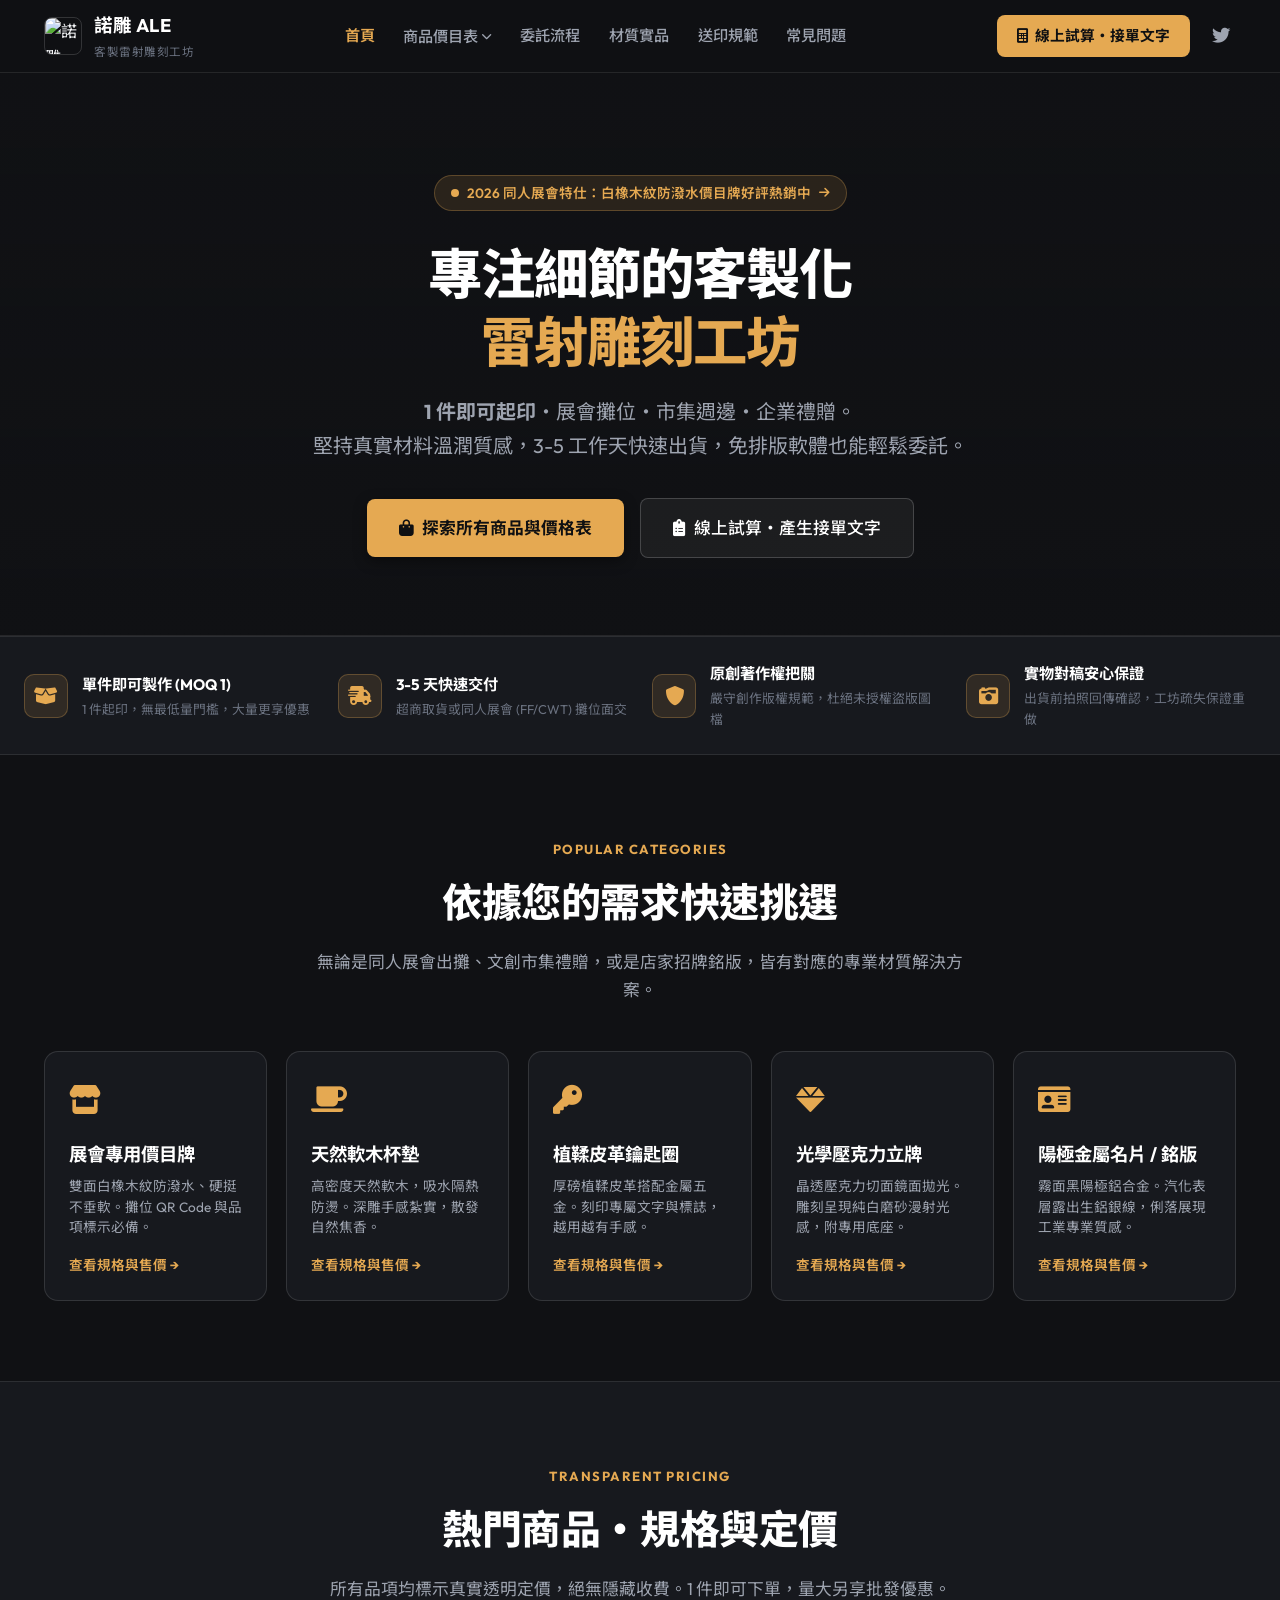
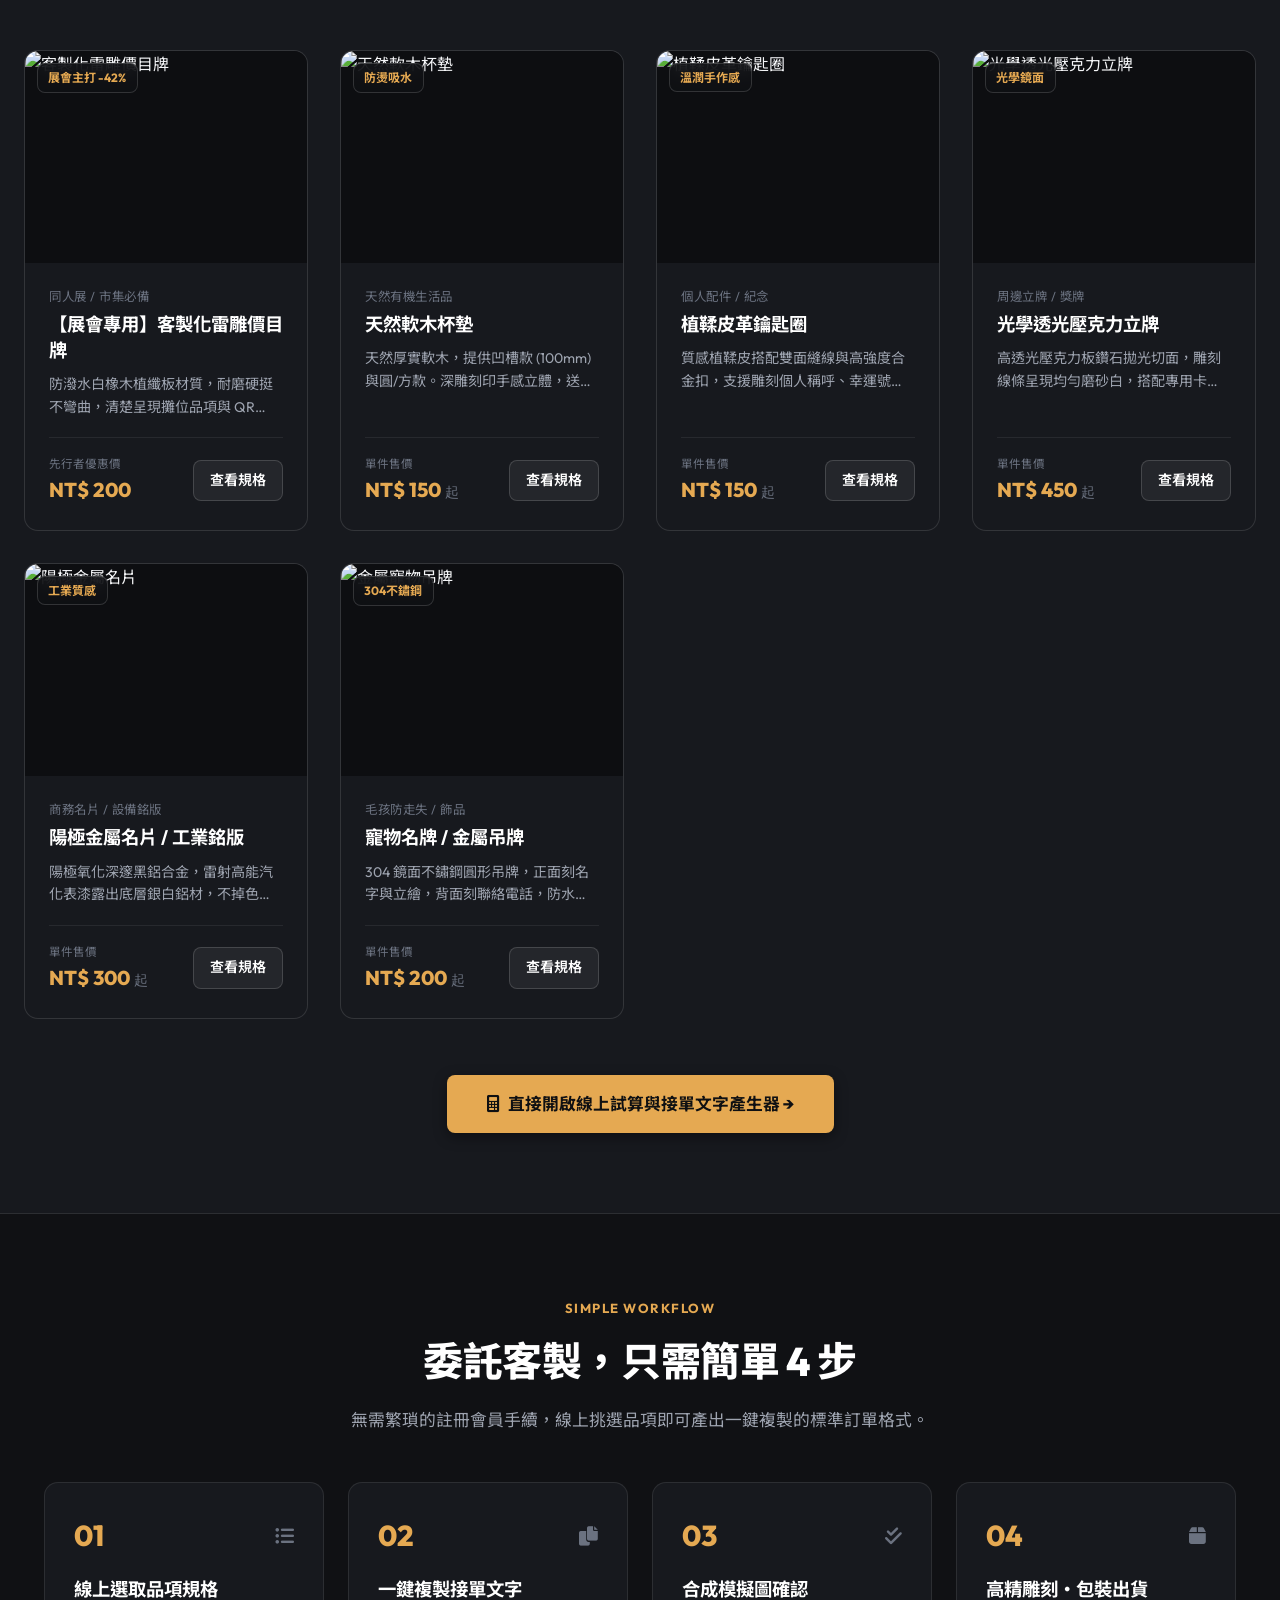
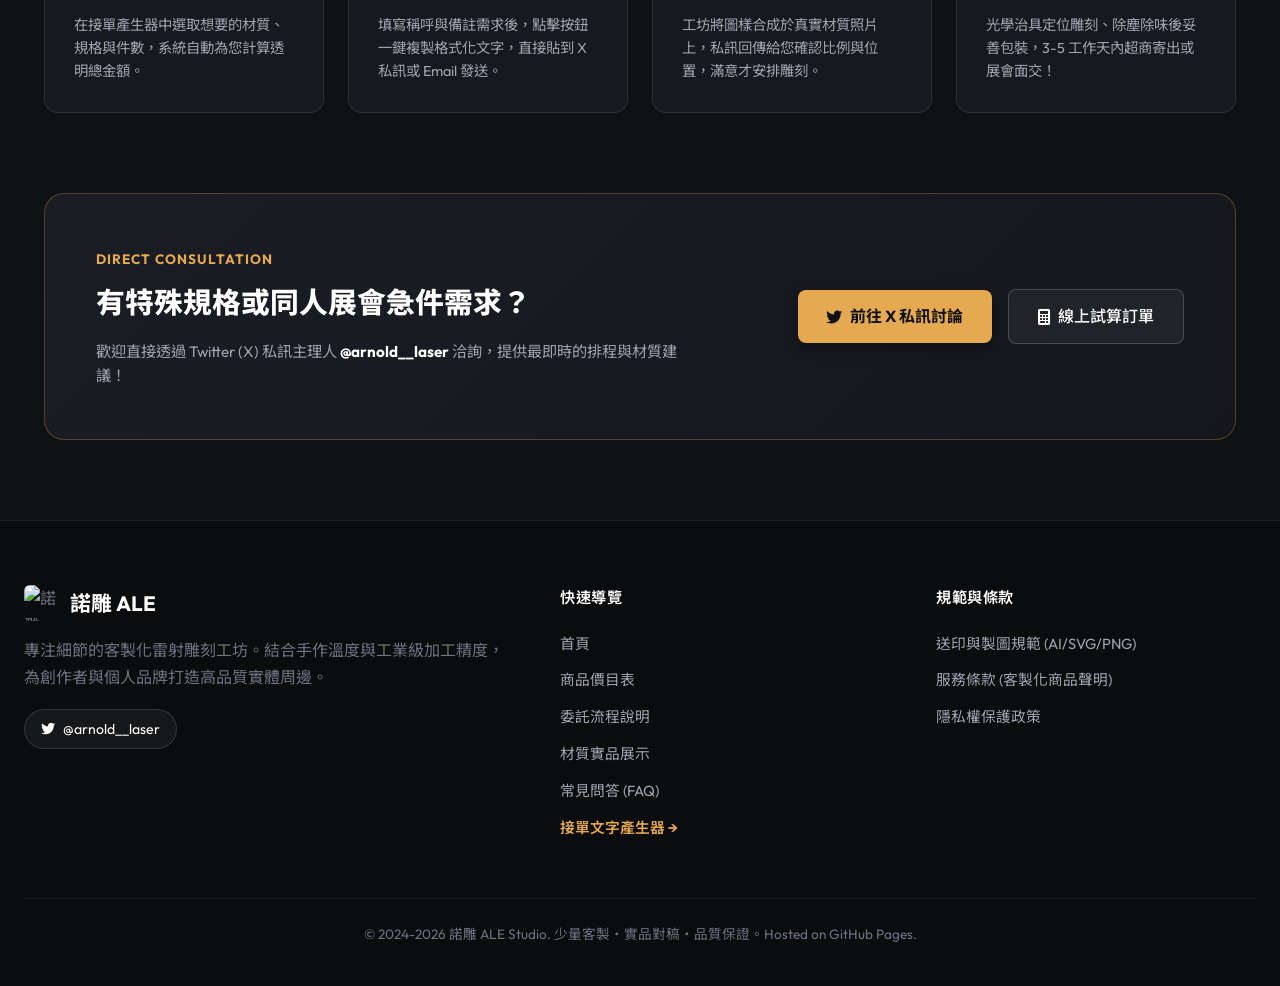
==== index.html @ d7c13cc9 "feat(ui): Redesign website around authentic craft e-commerce principles and remove formulaic AI trop" ====
<!DOCTYPE html>
<html lang="zh-TW">

<head>
    <meta charset="UTF-8">
    <meta name="viewport" content="width=device-width, initial-scale=1.0">

    <!-- Google tag (gtag.js) -->
    <script async src="https://www.googletagmanager.com/gtag/js?id=G-XMXXH9LHWY"></script>
    <script>
        window.dataLayer = window.dataLayer || [];
        function gtag() { dataLayer.push(arguments); }
        gtag('js', new Date());
        gtag('config', 'G-XMXXH9LHWY');
    </script>

    <!-- Primary Meta Tags -->
    <title>諾雕 ALE - 客製化雷射雕刻工坊 // 少量客製・展會週邊・企業禮贈</title>
    <meta name="title" content="諾雕 ALE - 客製化雷射雕刻工坊">
    <meta name="description" content="專注於金屬、壓克力、皮革與軟木的客製化雷雕工坊。單件起印、價格透明、3-5天快速交期，提供展會價目牌、軟木杯墊、皮革鑰匙圈與金屬銘版客製。">
    <meta name="keywords" content="雷射雕刻, 客製化禮品, 諾雕, ALE, 壓克力立牌, 金屬名片, 皮革鑰匙圈, 軟木杯墊, 展會價目牌, FF, CWT">

    <!-- Open Graph / Facebook -->
    <meta property="og:type" content="website">
    <meta property="og:url" content="https://arnoldtw1124.github.io/lazersite/">
    <meta property="og:title" content="諾雕 ALE - 專注細節的客製化雷雕工坊">
    <meta property="og:description" content="單件即可製作！展會專用價目牌、軟木杯墊、皮革配件與金屬銘版。3-5天快速交付，線上試算一鍵接單。">
    <meta property="og:image" content="./static/images/logo.jpg">

    <!-- Google Fonts -->
    <link rel="preconnect" href="https://fonts.googleapis.com">
    <link rel="preconnect" href="https://fonts.gstatic.com" crossorigin>
    <link
        href="https://fonts.googleapis.com/css2?family=Outfit:wght@300;400;500;600;700;800&family=Noto+Sans+TC:wght@300;400;500;700&family=JetBrains+Mono:wght@400;500&display=swap"
        rel="stylesheet">
    <link rel="stylesheet" href="https://cdnjs.cloudflare.com/ajax/libs/font-awesome/6.0.0/css/all.min.css">
    <link rel="stylesheet" href="./static/css/style.css">
</head>

<body>
    <!-- 專業頂部導覽列 (E-Commerce Header) -->
    <header class="site-header">
        <div class="header-container">
            <a href="index.html" class="logo-brand">
                <img src="./static/images/logo.jpg" alt="諾雕 ALE 工坊">
                <div class="brand-text">
                    <span class="brand-name">諾雕 ALE</span>
                    <span class="brand-tagline">客製雷射雕刻工坊</span>
                </div>
            </a>

            <!-- 主導覽選單 -->
            <nav class="main-nav">
                <a href="index.html" class="nav-link active">首頁</a>

                <div class="dropdown">
                    <a href="products.html" class="nav-link">商品價目表 <i class="fas fa-chevron-down" style="font-size: 0.7em;"></i></a>
                    <div class="dropdown-content">
                        <a href="product-detail.html?id=priceboard">【展會必備】客製雷雕價目牌</a>
                        <a href="product-detail.html?id=coaster">天然吸水軟木杯墊</a>
                        <a href="product-detail.html?id=keychain">植鞣皮革鑰匙圈</a>
                        <a href="product-detail.html?id=stand">光學透光壓克力立牌</a>
                        <a href="product-detail.html?id=cardcheck">陽極金屬名片 / 工業銘版</a>
                        <a href="product-detail.html?id=tag">寵物名牌 / 金屬吊牌</a>
                        <hr style="border: 0; border-top: 1px solid rgba(255,255,255,0.08); margin: 0.4rem 0;">
                        <a href="products.html" style="color: var(--accent-gold); font-weight: 600;">瀏覽所有 6 款品項 &rarr;</a>
                    </div>
                </div>

                <a href="process.html" class="nav-link">委託流程</a>
                <a href="materials.html" class="nav-link">材質實品</a>
                <a href="guidelines.html" class="nav-link">送印規範</a>
                <a href="faq.html" class="nav-link">常見問題</a>
            </nav>

            <!-- 右側快速行動按鈕 -->
            <div class="header-actions">
                <a href="booking.html" class="header-cta-btn">
                    <i class="fas fa-calculator"></i> 線上試算・接單文字
                </a>
                <a href="https://x.com/arnold__laser" target="_blank" class="header-social-link" title="追蹤 X (Twitter)">
                    <i class="fab fa-twitter"></i>
                </a>
                <button class="hamburger" aria-label="切換選單">
                    <span class="bar"></span>
                    <span class="bar"></span>
                    <span class="bar"></span>
                </button>
            </div>
        </div>
    </header>

    <main>
        <!-- Hero Section：清晰的價值主張與明確入口 (TimTech 重點 1) -->
        <section style="
            position: relative;
            padding: clamp(4rem, 8vw, 7rem) 1.5rem clamp(3.5rem, 6vw, 5.5rem);
            background: linear-gradient(180deg, rgba(16, 17, 20, 0.75) 0%, #101114 100%), #101114;
            border-bottom: var(--border-subtle);
            text-align: center;
            overflow: hidden;
        ">
            <video autoplay muted loop playsinline style="
                position: absolute;
                top: 50%;
                left: 50%;
                transform: translate(-50%, -50%);
                min-width: 100%;
                min-height: 100%;
                width: auto;
                height: auto;
                z-index: 0;
                object-fit: cover;
                opacity: 0.18;
                filter: contrast(1.1) brightness(0.9);
                pointer-events: none;
            ">
                <source src="./static/videos/hero_bg.mp4" type="video/mp4">
            </video>

            <div style="position: relative; z-index: 1; max-width: 860px; margin: 0 auto;">
                <!-- 醒目主打公告 -->
                <a href="product-detail.html?id=priceboard" style="
                    display: inline-flex;
                    align-items: center;
                    gap: 8px;
                    padding: 0.35rem 1rem;
                    background: var(--accent-gold-light);
                    border: 1px solid var(--accent-gold-border);
                    border-radius: var(--radius-full);
                    color: var(--accent-gold);
                    font-size: 0.85rem;
                    font-weight: 600;
                    text-decoration: none;
                    margin-bottom: 1.8rem;
                    transition: transform 0.2s;
                ">
                    <span style="width: 8px; height: 8px; border-radius: 50%; background: var(--accent-gold);"></span>
                    <span>2026 同人展會特仕：白橡木紋防潑水價目牌好評熱銷中</span>
                    <i class="fas fa-arrow-right" style="font-size: 0.75rem;"></i>
                </a>

                <!-- 品牌核心標題 -->
                <h1 style="
                    font-size: clamp(2.2rem, 5vw, 3.4rem);
                    font-weight: 800;
                    letter-spacing: -0.02em;
                    line-height: 1.25;
                    color: #ffffff;
                    margin-bottom: 1.2rem;
                ">
                    專注細節的客製化<br>
                    <span style="color: var(--accent-gold);">雷射雕刻工坊</span>
                </h1>

                <!-- 一句話說清楚核心賣點 (TimTech 重點 1) -->
                <p style="
                    font-size: clamp(1.05rem, 2vw, 1.25rem);
                    color: var(--text-secondary);
                    line-height: 1.7;
                    margin-bottom: 2.2rem;
                    max-width: 680px;
                    margin-left: auto;
                    margin-right: auto;
                ">
                    <strong>1 件即可起印</strong>・展會攤位・市集週邊・企業禮贈。<br>
                    堅持真實材料溫潤質感，3-5 工作天快速出貨，免排版軟體也能輕鬆委託。
                </p>

                <!-- 兩大核心入口按鈕 -->
                <div style="display: flex; gap: 1rem; justify-content: center; align-items: center; flex-wrap: wrap;">
                    <a href="products.html" class="btn-primary" style="font-size: 1.05rem; padding: 0.95rem 2rem;">
                        <i class="fas fa-shopping-bag"></i> 探索所有商品與價格表
                    </a>

                    <a href="booking.html" class="btn-secondary" style="font-size: 1.05rem; padding: 0.95rem 2rem;">
                        <i class="fas fa-clipboard-list"></i> 線上試算・產生接單文字
                    </a>
                </div>
            </div>
        </section>

        <!-- 信任承諾條 (TimTech 重點 7: 建立消費者信任感) -->
        <section class="trust-bar">
            <div class="trust-container">
                <div class="trust-item">
                    <div class="trust-icon"><i class="fas fa-box-open"></i></div>
                    <div class="trust-text">
                        <h4>單件即可製作 (MOQ 1)</h4>
                        <p>1 件起印，無最低量門檻，大量更享優惠</p>
                    </div>
                </div>

                <div class="trust-item">
                    <div class="trust-icon"><i class="fas fa-shipping-fast"></i></div>
                    <div class="trust-text">
                        <h4>3-5 天快速交付</h4>
                        <p>超商取貨或同人展會 (FF/CWT) 攤位面交</p>
                    </div>
                </div>

                <div class="trust-item">
                    <div class="trust-icon"><i class="fas fa-shield-alt"></i></div>
                    <div class="trust-text">
                        <h4>原創著作權把關</h4>
                        <p>嚴守創作版權規範，杜絕未授權盜版圖檔</p>
                    </div>
                </div>

                <div class="trust-item">
                    <div class="trust-icon"><i class="fas fa-camera-retro"></i></div>
                    <div class="trust-text">
                        <h4>實物對稿安心保證</h4>
                        <p>出貨前拍照回傳確認，工坊疏失保證重做</p>
                    </div>
                </div>
            </div>
        </section>

        <!-- 首頁分流：五大材質品項快速入口 (TimTech 重點 1 & 2) -->
        <section class="section-wrapper">
            <div class="section-header">
                <span class="section-tag">POPULAR CATEGORIES</span>
                <h2 class="section-title">依據您的需求快速挑選</h2>
                <p class="section-subtitle">
                    無論是同人展會出攤、文創市集禮贈，或是店家招牌銘版，皆有對應的專業材質解決方案。
                </p>
            </div>

            <div class="category-cards-grid">
                <!-- 展會價目牌 -->
                <a href="product-detail.html?id=priceboard" class="category-card">
                    <div>
                        <div class="category-card-icon"><i class="fas fa-store"></i></div>
                        <h3>展會專用價目牌</h3>
                        <p>雙面白橡木紋防潑水、硬挺不垂軟。攤位 QR Code 與品項標示必備。</p>
                    </div>
                    <div class="category-card-action">查看規格與售價 &rarr;</div>
                </a>

                <!-- 軟木杯墊 -->
                <a href="product-detail.html?id=coaster" class="category-card">
                    <div>
                        <div class="category-card-icon"><i class="fas fa-coffee"></i></div>
                        <h3>天然軟木杯墊</h3>
                        <p>高密度天然軟木，吸水隔熱防燙。深雕手感紮實，散發自然焦香。</p>
                    </div>
                    <div class="category-card-action">查看規格與售價 &rarr;</div>
                </a>

                <!-- 皮革鑰匙圈 -->
                <a href="product-detail.html?id=keychain" class="category-card">
                    <div>
                        <div class="category-card-icon"><i class="fas fa-key"></i></div>
                        <h3>植鞣皮革鑰匙圈</h3>
                        <p>厚磅植鞣皮革搭配金屬五金。刻印專屬文字與標誌，越用越有手感。</p>
                    </div>
                    <div class="category-card-action">查看規格與售價 &rarr;</div>
                </a>

                <!-- 光學壓克力 -->
                <a href="product-detail.html?id=stand" class="category-card">
                    <div>
                        <div class="category-card-icon"><i class="fas fa-gem"></i></div>
                        <h3>光學壓克力立牌</h3>
                        <p>晶透壓克力切面鏡面拋光。雕刻呈現純白磨砂漫射光感，附專用底座。</p>
                    </div>
                    <div class="category-card-action">查看規格與售價 &rarr;</div>
                </a>

                <!-- 金屬名片銘版 -->
                <a href="product-detail.html?id=cardcheck" class="category-card">
                    <div>
                        <div class="category-card-icon"><i class="fas fa-id-card"></i></div>
                        <h3>陽極金屬名片 / 銘版</h3>
                        <p>霧面黑陽極鋁合金。汽化表層露出生鋁銀線，俐落展現工業專業質感。</p>
                    </div>
                    <div class="category-card-action">查看規格與售價 &rarr;</div>
                </a>
            </div>
        </section>

        <!-- 精選商品與透明價格表 (TimTech 重點 3: 價格透明、資訊完整、快速比價) -->
        <section style="background: var(--bg-surface); border-top: var(--border-subtle); border-bottom: var(--border-subtle); padding: 5rem 1.5rem;">
            <div style="max-width: 1240px; margin: 0 auto;">
                <div class="section-header">
                    <span class="section-tag">TRANSPARENT PRICING</span>
                    <h2 class="section-title">熱門商品・規格與定價</h2>
                    <p class="section-subtitle">
                        所有品項均標示真實透明定價，絕無隱藏收費。1 件即可下單，量大另享批發優惠。
                    </p>
                </div>

                <div class="product-grid">
                    <!-- 商品 1: 價目牌 -->
                    <div class="product-card">
                        <div class="product-thumb-wrap">
                            <img src="./static/images/priceboard_mockup.png" alt="客製化雷雕價目牌">
                            <span class="product-badge-overlay">展會主打 -42%</span>
                        </div>
                        <div class="product-body">
                            <span class="product-category-label">同人展 / 市集必備</span>
                            <h3 class="product-title">【展會專用】客製化雷雕價目牌</h3>
                            <p class="product-desc">防潑水白橡木植纖板材質，耐磨硬挺不彎曲，清楚呈現攤位品項與 QR Code 結帳碼。</p>
                            <div class="product-meta-row">
                                <div class="product-price-block">
                                    <span class="price-hint">先行者優惠價</span>
                                    <span class="product-price">NT$ 200</span>
                                </div>
                                <a href="product-detail.html?id=priceboard" class="product-action-btn">查看規格</a>
                            </div>
                        </div>
                    </div>

                    <!-- 商品 2: 軟木杯墊 -->
                    <div class="product-card">
                        <div class="product-thumb-wrap">
                            <img src="./static/images/coaster_default.png" alt="天然軟木杯墊">
                            <span class="product-badge-overlay">防燙吸水</span>
                        </div>
                        <div class="product-body">
                            <span class="product-category-label">天然有機生活品</span>
                            <h3 class="product-title">天然軟木杯墊</h3>
                            <p class="product-desc">天然厚實軟木，提供凹槽款 (100mm) 與圓/方款。深雕刻印手感立體，送禮自用皆宜。</p>
                            <div class="product-meta-row">
                                <div class="product-price-block">
                                    <span class="price-hint">單件售價</span>
                                    <span class="product-price">NT$ 150 <span style="font-size: 0.85rem; font-weight: normal; color: var(--text-muted);">起</span></span>
                                </div>
                                <a href="product-detail.html?id=coaster" class="product-action-btn">查看規格</a>
                            </div>
                        </div>
                    </div>

                    <!-- 商品 3: 皮革鑰匙圈 -->
                    <div class="product-card">
                        <div class="product-thumb-wrap">
                            <img src="./static/images/leather_keychain.jpg" alt="植鞣皮革鑰匙圈">
                            <span class="product-badge-overlay">溫潤手作感</span>
                        </div>
                        <div class="product-body">
                            <span class="product-category-label">個人配件 / 紀念</span>
                            <h3 class="product-title">植鞣皮革鑰匙圈</h3>
                            <p class="product-desc">質感植鞣皮搭配雙面縫線與高強度合金扣，支援雕刻個人稱呼、幸運號碼或戰隊標誌。</p>
                            <div class="product-meta-row">
                                <div class="product-price-block">
                                    <span class="price-hint">單件售價</span>
                                    <span class="product-price">NT$ 150 <span style="font-size: 0.85rem; font-weight: normal; color: var(--text-muted);">起</span></span>
                                </div>
                                <a href="product-detail.html?id=keychain" class="product-action-btn">查看規格</a>
                            </div>
                        </div>
                    </div>

                    <!-- 商品 4: 壓克力立牌 -->
                    <div class="product-card">
                        <div class="product-thumb-wrap">
                            <img src="./static/images/mat_acrylic_engraved.png" alt="光學透光壓克力立牌">
                            <span class="product-badge-overlay">光學鏡面</span>
                        </div>
                        <div class="product-body">
                            <span class="product-category-label">周邊立牌 / 獎牌</span>
                            <h3 class="product-title">光學透光壓克力立牌</h3>
                            <p class="product-desc">高透光壓克力板鑽石拋光切面，雕刻線條呈現均勻磨砂白，搭配專用卡扣底座。</p>
                            <div class="product-meta-row">
                                <div class="product-price-block">
                                    <span class="price-hint">單件售價</span>
                                    <span class="product-price">NT$ 450 <span style="font-size: 0.85rem; font-weight: normal; color: var(--text-muted);">起</span></span>
                                </div>
                                <a href="product-detail.html?id=stand" class="product-action-btn">查看規格</a>
                            </div>
                        </div>
                    </div>

                    <!-- 商品 5: 金屬名片銘版 -->
                    <div class="product-card">
                        <div class="product-thumb-wrap">
                            <img src="./static/images/mat_metal_raw_v2.png" alt="陽極金屬名片">
                            <span class="product-badge-overlay">工業質感</span>
                        </div>
                        <div class="product-body">
                            <span class="product-category-label">商務名片 / 設備銘版</span>
                            <h3 class="product-title">陽極金屬名片 / 工業銘版</h3>
                            <p class="product-desc">陽極氧化深邃黑鋁合金，雷射高能汽化表漆露出底層銀白鋁材，不掉色、防刮耐磨。</p>
                            <div class="product-meta-row">
                                <div class="product-price-block">
                                    <span class="price-hint">單件售價</span>
                                    <span class="product-price">NT$ 300 <span style="font-size: 0.85rem; font-weight: normal; color: var(--text-muted);">起</span></span>
                                </div>
                                <a href="product-detail.html?id=cardcheck" class="product-action-btn">查看規格</a>
                            </div>
                        </div>
                    </div>

                    <!-- 商品 6: 寵物名牌 -->
                    <div class="product-card">
                        <div class="product-thumb-wrap">
                            <img src="./static/images/mat_metal_engraved_v2.png" alt="金屬寵物吊牌">
                            <span class="product-badge-overlay">304不鏽鋼</span>
                        </div>
                        <div class="product-body">
                            <span class="product-category-label">毛孩防走失 / 飾品</span>
                            <h3 class="product-title">寵物名牌 / 金屬吊牌</h3>
                            <p class="product-desc">304 鏡面不鏽鋼圓形吊牌，正面刻名字與立繪，背面刻聯絡電話，防水不生鏽。</p>
                            <div class="product-meta-row">
                                <div class="product-price-block">
                                    <span class="price-hint">單件售價</span>
                                    <span class="product-price">NT$ 200 <span style="font-size: 0.85rem; font-weight: normal; color: var(--text-muted);">起</span></span>
                                </div>
                                <a href="product-detail.html?id=tag" class="product-action-btn">查看規格</a>
                            </div>
                        </div>
                    </div>
                </div>

                <div style="text-align: center; margin-top: 3.5rem;">
                    <a href="booking.html" class="btn-primary" style="padding: 0.95rem 2.5rem; font-size: 1.05rem;">
                        <i class="fas fa-calculator"></i> 直接開啟線上試算與接單文字產生器 &rarr;
                    </a>
                </div>
            </div>
        </section>

        <!-- 委託 4 步驟流程：極簡透明 (TimTech 重點 5) -->
        <section class="section-wrapper">
            <div class="section-header">
                <span class="section-tag">SIMPLE WORKFLOW</span>
                <h2 class="section-title">委託客製，只需簡單 4 步</h2>
                <p class="section-subtitle">
                    無需繁瑣的註冊會員手續，線上挑選品項即可產出一鍵複製的標準訂單格式。
                </p>
            </div>

            <div style="display: grid; grid-template-columns: repeat(auto-fit, minmax(240px, 1fr)); gap: 1.5rem;">
                <!-- Step 1 -->
                <div style="background: var(--bg-surface); border: var(--border-subtle); border-radius: var(--radius-md); padding: 1.8rem;">
                    <div style="display: flex; align-items: center; justify-content: space-between; margin-bottom: 1rem;">
                        <span style="font-size: 1.8rem; font-weight: 800; color: var(--accent-gold); font-family: var(--font-heading);">01</span>
                        <i class="fas fa-list-ul" style="color: var(--text-muted); font-size: 1.2rem;"></i>
                    </div>
                    <h3 style="font-size: 1.15rem; font-weight: 700; color: #fff; margin-bottom: 0.5rem;">線上選取品項規格</h3>
                    <p style="font-size: 0.9rem; color: var(--text-secondary); line-height: 1.6;">
                        在接單產生器中選取想要的材質、規格與件數，系統自動為您計算透明總金額。
                    </p>
                </div>

                <!-- Step 2 -->
                <div style="background: var(--bg-surface); border: var(--border-subtle); border-radius: var(--radius-md); padding: 1.8rem;">
                    <div style="display: flex; align-items: center; justify-content: space-between; margin-bottom: 1rem;">
                        <span style="font-size: 1.8rem; font-weight: 800; color: var(--accent-gold); font-family: var(--font-heading);">02</span>
                        <i class="fas fa-copy" style="color: var(--text-muted); font-size: 1.2rem;"></i>
                    </div>
                    <h3 style="font-size: 1.15rem; font-weight: 700; color: #fff; margin-bottom: 0.5rem;">一鍵複製接單文字</h3>
                    <p style="font-size: 0.9rem; color: var(--text-secondary); line-height: 1.6;">
                        填寫稱呼與備註需求後，點擊按鈕一鍵複製格式化文字，直接貼到 X 私訊或 Email 發送。
                    </p>
                </div>

                <!-- Step 3 -->
                <div style="background: var(--bg-surface); border: var(--border-subtle); border-radius: var(--radius-md); padding: 1.8rem;">
                    <div style="display: flex; align-items: center; justify-content: space-between; margin-bottom: 1rem;">
                        <span style="font-size: 1.8rem; font-weight: 800; color: var(--accent-gold); font-family: var(--font-heading);">03</span>
                        <i class="fas fa-check-double" style="color: var(--text-muted); font-size: 1.2rem;"></i>
                    </div>
                    <h3 style="font-size: 1.15rem; font-weight: 700; color: #fff; margin-bottom: 0.5rem;">合成模擬圖確認</h3>
                    <p style="font-size: 0.9rem; color: var(--text-secondary); line-height: 1.6;">
                        工坊將圖樣合成於真實材質照片上，私訊回傳給您確認比例與位置，滿意才安排雕刻。
                    </p>
                </div>

                <!-- Step 4 -->
                <div style="background: var(--bg-surface); border: var(--border-subtle); border-radius: var(--radius-md); padding: 1.8rem;">
                    <div style="display: flex; align-items: center; justify-content: space-between; margin-bottom: 1rem;">
                        <span style="font-size: 1.8rem; font-weight: 800; color: var(--accent-gold); font-family: var(--font-heading);">04</span>
                        <i class="fas fa-box" style="color: var(--text-muted); font-size: 1.2rem;"></i>
                    </div>
                    <h3 style="font-size: 1.15rem; font-weight: 700; color: #fff; margin-bottom: 0.5rem;">高精雕刻・包裝出貨</h3>
                    <p style="font-size: 0.9rem; color: var(--text-secondary); line-height: 1.6;">
                        光學治具定位雕刻、除塵除味後妥善包裝，3-5 工作天內超商寄出或展會面交！
                    </p>
                </div>
            </div>
        </section>

        <!-- 主理人直通諮詢橫幅 (TimTech 重點 6 & 7) -->
        <section style="padding: 0 1.5rem 5rem 1.5rem; max-width: 1240px; margin: 0 auto;">
            <div style="
                background: linear-gradient(135deg, #1b1d24 0%, #15171d 100%);
                border: 1px solid var(--accent-gold-border);
                border-radius: var(--radius-lg);
                padding: clamp(2rem, 4vw, 3.5rem);
                display: flex;
                align-items: center;
                justify-content: space-between;
                flex-wrap: wrap;
                gap: 2rem;
            ">
                <div style="max-width: 600px;">
                    <span style="color: var(--accent-gold); font-size: 0.85rem; font-weight: 700; letter-spacing: 1px;">DIRECT CONSULTATION</span>
                    <h2 style="font-size: 1.8rem; font-weight: 800; color: #fff; margin: 0.5rem 0 0.8rem 0;">
                        有特殊規格或同人展會急件需求？
                    </h2>
                    <p style="color: var(--text-secondary); font-size: 0.95rem; line-height: 1.6;">
                        歡迎直接透過 Twitter (X) 私訊主理人 <strong style="color: #fff;">@arnold__laser</strong> 洽詢，提供最即時的排程與材質建議！
                    </p>
                </div>

                <div style="display: flex; gap: 1rem; align-items: center; flex-wrap: wrap;">
                    <a href="https://x.com/arnold__laser" target="_blank" class="btn-primary">
                        <i class="fab fa-twitter"></i> 前往 X 私訊討論
                    </a>
                    <a href="booking.html" class="btn-secondary">
                        <i class="fas fa-calculator"></i> 線上試算訂單
                    </a>
                </div>
            </div>
        </section>
    </main>

    <!-- 頁尾 (Footer) -->
    <footer class="site-footer">
        <div class="footer-content">
            <div class="footer-column">
                <div class="footer-brand">
                    <img src="./static/images/logo.jpg" alt="諾雕 ALE">
                    <span>諾雕 ALE</span>
                </div>
                <p>專注細節的客製化雷射雕刻工坊。結合手作溫度與工業級加工精度，為創作者與個人品牌打造高品質實體周邊。</p>
                <div style="margin-top: 1.2rem;">
                    <a href="https://x.com/arnold__laser" target="_blank" style="
                        display: inline-flex;
                        align-items: center;
                        gap: 8px;
                        padding: 0.45rem 1rem;
                        background: rgba(255,255,255,0.05);
                        border: 1px solid rgba(255,255,255,0.12);
                        border-radius: var(--radius-full);
                        color: white;
                        text-decoration: none;
                        font-size: 0.88rem;
                        transition: all 0.2s;
                    "><i class="fab fa-twitter"></i> @arnold__laser</a>
                </div>
            </div>

            <div class="footer-column">
                <h4>快速導覽</h4>
                <ul>
                    <li><a href="index.html">首頁</a></li>
                    <li><a href="products.html">商品價目表</a></li>
                    <li><a href="process.html">委託流程說明</a></li>
                    <li><a href="materials.html">材質實品展示</a></li>
                    <li><a href="faq.html">常見問答 (FAQ)</a></li>
                    <li><a href="booking.html" style="color: var(--accent-gold); font-weight: 600;">接單文字產生器 &rarr;</a></li>
                </ul>
            </div>

            <div class="footer-column">
                <h4>規範與條款</h4>
                <ul>
                    <li><a href="guidelines.html">送印與製圖規範 (AI/SVG/PNG)</a></li>
                    <li><a href="terms.html">服務條款 (客製化商品聲明)</a></li>
                    <li><a href="privacy.html">隱私權保護政策</a></li>
                </ul>
            </div>
        </div>

        <div class="footer-bottom">
            <p>&copy; 2024-2026 諾雕 ALE Studio. 少量客製・實品對稿・品質保證。Hosted on GitHub Pages.</p>
        </div>
    </footer>

    <!-- 手機版常駐行動列 (Mobile Sticky Action Bar - TimTech 重點 6) -->
    <div class="mobile-sticky-bar">
        <div class="mobile-sticky-container">
            <a href="booking.html" class="mobile-sticky-btn-primary">
                <i class="fas fa-calculator"></i> 線上試算 / 接單文字
            </a>
            <a href="https://x.com/arnold__laser" target="_blank" class="mobile-sticky-btn-secondary">
                <i class="fab fa-twitter"></i> 私訊 X
            </a>
        </div>
    </div>

    <script>
        // 手機漢堡選單切換
        const hamburger = document.querySelector(".hamburger");
        const mainNav = document.querySelector(".main-nav");

        hamburger.addEventListener("click", () => {
            hamburger.classList.toggle("active");
            mainNav.classList.toggle("active");
        });

        document.querySelectorAll(".main-nav a").forEach(n => n.addEventListener("click", () => {
            hamburger.classList.remove("active");
            mainNav.classList.remove("active");
        }));
    </script>
</body>

</html>
---- static/css/style.css ----
/* ==========================================================================
   諾雕 ALE - 現代工藝電商設計系統 (Human-Crafted Atelier E-Commerce)
   設計原則：
   1. 拒絕公式化 AI 科技感與刺眼霓虹漸層，回歸溫潤紮實的當代實體工藝美學。
   2. 依據 TimTech 購物網站 7 大原則，強化首頁分流、透明價格、極簡下單與行動端體驗。
   ========================================================================== */

:root {
    /* 色彩體系：溫潤黑曜石、工藝暖金、鈦金灰與純淨白 */
    --bg-base: #101114;
    --bg-surface: #17191e;
    --bg-elevated: #20232a;
    --bg-card: #191b21;
    --bg-subtle: rgba(255, 255, 255, 0.035);

    /* 文本層次 */
    --text-primary: #f5f6f8;
    --text-secondary: #9ea4b0;
    --text-muted: #6b7280;

    /* 品牌識別主色：工藝暖琥珀／香檳金（展現手作木質、皮革與金屬雕刻的溫度） */
    --accent-gold: #e5a952;
    --accent-gold-hover: #f3b765;
    --accent-gold-light: rgba(229, 169, 82, 0.12);
    --accent-gold-border: rgba(229, 169, 82, 0.28);
    
    /* 輔助標籤色 */
    --accent-emerald: #10b981;
    --accent-rose: #f43f5e;
    --accent-blue: #38bdf8;

    /* 邊框與圓角 */
    --border-subtle: 1px solid rgba(255, 255, 255, 0.09);
    --border-card: 1px solid rgba(255, 255, 255, 0.12);
    --radius-sm: 8px;
    --radius-md: 14px;
    --radius-lg: 20px;
    --radius-full: 9999px;

    /* 字型系統：兼具現代可讀性與俐落線條 */
    --font-heading: 'Outfit', -apple-system, BlinkMacSystemFont, 'Segoe UI', Roboto, sans-serif;
    --font-body: 'Outfit', 'Noto Sans TC', -apple-system, BlinkMacSystemFont, sans-serif;
    --font-mono: 'JetBrains Mono', 'Courier New', monospace;

    /* 相容性別名 */
    --bg-color: var(--bg-base);
    --text-color: var(--text-primary);
    --primary-color: var(--accent-gold);
    --secondary-color: var(--accent-gold-hover);
    --card-bg: var(--bg-card);
    --glass-border: var(--border-subtle);
}

/* Base Reset */
*, *::before, *::after {
    margin: 0;
    padding: 0;
    box-sizing: border-box;
}

html {
    scroll-behavior: smooth;
    color-scheme: dark;
}

body {
    background-color: var(--bg-base);
    color: var(--text-primary);
    font-family: var(--font-body);
    line-height: 1.65;
    overflow-x: hidden;
    position: relative;
    -webkit-font-smoothing: antialiased;
}

/* ==========================================================================
   專業電商頂部導覽列 (E-Commerce Header)
   ========================================================================== */
.site-header {
    position: sticky;
    top: 0;
    left: 0;
    width: 100%;
    z-index: 1000;
    background: rgba(16, 17, 20, 0.92);
    backdrop-filter: blur(16px);
    -webkit-backdrop-filter: blur(16px);
    border-bottom: var(--border-subtle);
}

.header-container {
    max-width: 1240px;
    margin: 0 auto;
    height: 72px;
    padding: 0 1.5rem;
    display: flex;
    justify-content: space-between;
    align-items: center;
}

.logo-brand {
    display: flex;
    align-items: center;
    gap: 12px;
    text-decoration: none;
    color: var(--text-primary);
}

.logo-brand img {
    height: 38px;
    width: 38px;
    border-radius: 8px;
    object-fit: cover;
    border: 1px solid rgba(255, 255, 255, 0.15);
}

.brand-text {
    display: flex;
    flex-direction: column;
}

.brand-name {
    font-size: 1.15rem;
    font-weight: 700;
    letter-spacing: 0.5px;
    color: #ffffff;
}

.brand-tagline {
    font-size: 0.72rem;
    color: var(--text-muted);
    letter-spacing: 0.5px;
}

/* 導覽連結 */
.main-nav {
    display: flex;
    align-items: center;
    gap: 1.8rem;
}

.nav-link {
    color: var(--text-secondary);
    text-decoration: none;
    font-size: 0.95rem;
    font-weight: 500;
    transition: color 0.2s ease;
    display: inline-flex;
    align-items: center;
    gap: 4px;
}

.nav-link:hover,
.nav-link.active {
    color: #ffffff;
}

.nav-link.active {
    color: var(--accent-gold);
    font-weight: 600;
}

/* 下拉選單 */
.dropdown {
    position: relative;
    display: inline-block;
}

.dropdown-content {
    display: none;
    position: absolute;
    top: calc(100% + 10px);
    left: 0;
    min-width: 230px;
    background: #191b21;
    border: var(--border-card);
    border-radius: var(--radius-md);
    box-shadow: 0 16px 36px rgba(0, 0, 0, 0.6);
    padding: 0.6rem 0;
    z-index: 100;
}

.dropdown-content a {
    color: var(--text-secondary);
    padding: 0.65rem 1.2rem;
    text-decoration: none;
    display: block;
    font-size: 0.9rem;
    transition: all 0.2s;
}

.dropdown-content a:hover {
    background: rgba(255, 255, 255, 0.05);
    color: #ffffff;
    padding-left: 1.5rem;
}

.dropdown:hover .dropdown-content {
    display: block;
}

/* 導覽列右側行動呼籲按鈕 */
.header-actions {
    display: flex;
    align-items: center;
    gap: 1rem;
}

.header-cta-btn {
    background: var(--accent-gold);
    color: #0f1012;
    font-weight: 700;
    font-size: 0.92rem;
    padding: 0.55rem 1.25rem;
    border-radius: var(--radius-sm);
    text-decoration: none;
    display: inline-flex;
    align-items: center;
    gap: 7px;
    transition: background 0.2s, transform 0.2s, box-shadow 0.2s;
}

.header-cta-btn:hover {
    background: var(--accent-gold-hover);
    transform: translateY(-1px);
    box-shadow: 0 4px 15px rgba(229, 169, 82, 0.3);
}

.header-social-link {
    color: var(--text-secondary);
    font-size: 1.15rem;
    text-decoration: none;
    padding: 6px;
    transition: color 0.2s;
}

.header-social-link:hover {
    color: #ffffff;
}

/* 手機版漢堡開關 */
.hamburger {
    display: none;
    cursor: pointer;
    background: transparent;
    border: none;
    padding: 8px;
}

.hamburger .bar {
    display: block;
    width: 22px;
    height: 2px;
    margin: 5px auto;
    background-color: #ffffff;
    transition: all 0.3s ease-in-out;
    border-radius: 2px;
}

/* ==========================================================================
   標準按鈕設計體系 (Authentic E-Commerce Buttons)
   ========================================================================== */
.btn-primary {
    display: inline-flex;
    align-items: center;
    justify-content: center;
    gap: 8px;
    background: var(--accent-gold);
    color: #0f1012;
    font-weight: 700;
    font-size: 1rem;
    padding: 0.85rem 1.8rem;
    border-radius: var(--radius-sm);
    text-decoration: none;
    border: none;
    cursor: pointer;
    transition: all 0.2s ease;
    box-shadow: 0 4px 14px rgba(0, 0, 0, 0.4);
}

.btn-primary:hover {
    background: var(--accent-gold-hover);
    transform: translateY(-2px);
    box-shadow: 0 6px 20px rgba(229, 169, 82, 0.28);
}

.btn-secondary {
    display: inline-flex;
    align-items: center;
    justify-content: center;
    gap: 8px;
    background: rgba(255, 255, 255, 0.05);
    color: #ffffff;
    font-weight: 500;
    font-size: 1rem;
    padding: 0.85rem 1.8rem;
    border-radius: var(--radius-sm);
    text-decoration: none;
    border: 1px solid rgba(255, 255, 255, 0.18);
    cursor: pointer;
    transition: all 0.2s ease;
}

.btn-secondary:hover {
    background: rgba(255, 255, 255, 0.1);
    border-color: rgba(255, 255, 255, 0.35);
    transform: translateY(-2px);
}

/* 兼容既有按鈕類名 */
.shimmer-btn {
    display: inline-flex;
    align-items: center;
    justify-content: center;
    gap: 8px;
    background: var(--accent-gold);
    color: #0f1012;
    font-weight: 700;
    font-size: 1rem;
    padding: 0.85rem 1.8rem;
    border-radius: var(--radius-sm);
    text-decoration: none;
    border: none;
    cursor: pointer;
    transition: all 0.2s ease;
}
.shimmer-btn:hover {
    background: var(--accent-gold-hover);
    transform: translateY(-1px);
}
.ghost-btn {
    display: inline-flex;
    align-items: center;
    justify-content: center;
    gap: 8px;
    background: rgba(255, 255, 255, 0.05);
    color: #ffffff;
    font-weight: 500;
    font-size: 0.95rem;
    padding: 0.75rem 1.5rem;
    border-radius: var(--radius-sm);
    text-decoration: none;
    border: 1px solid rgba(255, 255, 255, 0.16);
    cursor: pointer;
    transition: all 0.2s ease;
}
.ghost-btn:hover {
    background: rgba(255, 255, 255, 0.1);
    border-color: rgba(255, 255, 255, 0.3);
}

/* ==========================================================================
   信任承諾與 USP 保證條 (TimTech 關鍵重點 7)
   ========================================================================== */
.trust-bar {
    background: var(--bg-surface);
    border-top: var(--border-subtle);
    border-bottom: var(--border-subtle);
    padding: 1.5rem 1.5rem;
}

.trust-container {
    max-width: 1240px;
    margin: 0 auto;
    display: grid;
    grid-template-columns: repeat(4, 1fr);
    gap: 1.5rem;
}

.trust-item {
    display: flex;
    align-items: center;
    gap: 14px;
}

.trust-icon {
    width: 44px;
    height: 44px;
    border-radius: 10px;
    background: var(--accent-gold-light);
    border: 1px solid var(--accent-gold-border);
    color: var(--accent-gold);
    display: flex;
    align-items: center;
    justify-content: center;
    font-size: 1.2rem;
    flex-shrink: 0;
}

.trust-text h4 {
    font-size: 0.95rem;
    font-weight: 700;
    color: #ffffff;
    margin-bottom: 2px;
}

.trust-text p {
    font-size: 0.8rem;
    color: var(--text-muted);
}

/* ==========================================================================
   首頁分流導航 (TimTech 關鍵重點 1: 讓顧客快速找到入口)
   ========================================================================== */
.section-wrapper {
    padding: 5rem 1.5rem;
    max-width: 1240px;
    margin: 0 auto;
}

.section-header {
    text-align: center;
    margin-bottom: 3rem;
}

.section-tag {
    display: inline-block;
    font-size: 0.82rem;
    font-weight: 700;
    letter-spacing: 1.5px;
    text-transform: uppercase;
    color: var(--accent-gold);
    margin-bottom: 0.5rem;
}

.section-title {
    font-size: clamp(1.8rem, 3.5vw, 2.5rem);
    font-weight: 800;
    color: #ffffff;
    margin-bottom: 0.8rem;
    letter-spacing: -0.01em;
}

.section-subtitle {
    color: var(--text-secondary);
    font-size: 1.05rem;
    max-width: 650px;
    margin: 0 auto;
}

/* 分類入口卡片 (Category Grid) */
.category-cards-grid {
    display: grid;
    grid-template-columns: repeat(auto-fit, minmax(220px, 1fr));
    gap: 1.2rem;
}

.category-card {
    background: var(--bg-surface);
    border: var(--border-card);
    border-radius: var(--radius-md);
    padding: 1.5rem;
    text-decoration: none;
    color: inherit;
    transition: all 0.25s ease;
    display: flex;
    flex-direction: column;
    justify-content: space-between;
}

.category-card:hover {
    transform: translateY(-3px);
    border-color: var(--accent-gold);
    box-shadow: 0 10px 25px rgba(0, 0, 0, 0.4);
}

.category-card-icon {
    font-size: 1.8rem;
    color: var(--accent-gold);
    margin-bottom: 1rem;
}

.category-card h3 {
    font-size: 1.15rem;
    font-weight: 700;
    color: #ffffff;
    margin-bottom: 0.4rem;
}

.category-card p {
    font-size: 0.85rem;
    color: var(--text-secondary);
    line-height: 1.5;
    margin-bottom: 1rem;
}

.category-card-action {
    font-size: 0.85rem;
    font-weight: 600;
    color: var(--accent-gold);
    display: flex;
    align-items: center;
    gap: 5px;
}

/* ==========================================================================
   真實電商商品卡片 (TimTech 關鍵重點 3: 價格透明、真實商品圖、快速比較)
   ========================================================================== */
.product-grid {
    display: grid;
    grid-template-columns: repeat(auto-fill, minmax(280px, 1fr));
    gap: 2rem;
}

.product-card {
    background: var(--bg-surface);
    border: var(--border-card);
    border-radius: var(--radius-md);
    overflow: hidden;
    transition: transform 0.25s ease, border-color 0.25s ease, box-shadow 0.25s ease;
    display: flex;
    flex-direction: column;
}

.product-card:hover {
    transform: translateY(-4px);
    border-color: rgba(229, 169, 82, 0.4);
    box-shadow: 0 12px 30px rgba(0, 0, 0, 0.5);
}

.product-thumb-wrap {
    position: relative;
    width: 100%;
    aspect-ratio: 4/3;
    background: #0d0e11;
    overflow: hidden;
}

.product-thumb-wrap img {
    width: 100%;
    height: 100%;
    object-fit: cover;
    transition: transform 0.4s ease;
}

.product-card:hover .product-thumb-wrap img {
    transform: scale(1.04);
}

.product-badge-overlay {
    position: absolute;
    top: 12px;
    left: 12px;
    background: rgba(16, 17, 20, 0.85);
    backdrop-filter: blur(8px);
    border: 1px solid rgba(255, 255, 255, 0.15);
    color: var(--accent-gold);
    font-size: 0.75rem;
    font-weight: 700;
    padding: 0.25rem 0.65rem;
    border-radius: var(--radius-sm);
}

.product-body {
    padding: 1.5rem;
    display: flex;
    flex-direction: column;
    flex-grow: 1;
}

.product-category-label {
    font-size: 0.78rem;
    color: var(--text-muted);
    margin-bottom: 0.3rem;
    text-transform: uppercase;
    letter-spacing: 0.5px;
}

.product-title {
    font-size: 1.15rem;
    font-weight: 700;
    color: #ffffff;
    margin-bottom: 0.6rem;
    line-height: 1.4;
}

.product-desc {
    font-size: 0.88rem;
    color: var(--text-secondary);
    line-height: 1.6;
    margin-bottom: 1.2rem;
    display: -webkit-box;
    -webkit-line-clamp: 2;
    -webkit-box-orient: vertical;
    overflow: hidden;
}

.product-meta-row {
    margin-top: auto;
    display: flex;
    justify-content: space-between;
    align-items: center;
    padding-top: 1rem;
    border-top: 1px solid rgba(255, 255, 255, 0.07);
}

.product-price-block {
    display: flex;
    flex-direction: column;
}

.price-hint {
    font-size: 0.72rem;
    color: var(--text-muted);
}

.product-price {
    font-size: 1.25rem;
    font-weight: 800;
    color: var(--accent-gold);
    font-family: var(--font-heading);
}

.product-action-btn {
    background: rgba(255, 255, 255, 0.06);
    border: 1px solid rgba(255, 255, 255, 0.15);
    color: #ffffff;
    font-size: 0.88rem;
    font-weight: 600;
    padding: 0.5rem 1rem;
    border-radius: var(--radius-sm);
    text-decoration: none;
    transition: all 0.2s ease;
}

.product-action-btn:hover {
    background: var(--accent-gold);
    color: #000000;
    border-color: var(--accent-gold);
}

/* ==========================================================================
   通用表單樣式 (極簡填寫，降低摩擦)
   ========================================================================== */
.magic-input, .magic-select, .magic-textarea {
    width: 100%;
    padding: 0.85rem 1.1rem;
    background: #121317;
    border: 1px solid rgba(255, 255, 255, 0.12);
    border-radius: var(--radius-sm);
    color: var(--text-primary);
    font-family: var(--font-body);
    font-size: 0.95rem;
    transition: all 0.2s ease;
    box-sizing: border-box;
}

.magic-input:focus, .magic-select:focus, .magic-textarea:focus {
    outline: none;
    border-color: var(--accent-gold);
    box-shadow: 0 0 0 3px rgba(229, 169, 82, 0.15);
    background: #17191e;
}

/* ==========================================================================
   頁面標題與通用卡片
   ========================================================================== */
.subpage-hero {
    padding: 4rem 1.5rem 2.5rem 1.5rem;
    text-align: center;
    max-width: 860px;
    margin: 0 auto;
}

.subpage-badge {
    display: inline-flex;
    align-items: center;
    gap: 8px;
    padding: 0.35rem 1rem;
    font-size: 0.82rem;
    font-weight: 600;
    color: var(--accent-gold);
    background: var(--accent-gold-light);
    border: 1px solid var(--accent-gold-border);
    border-radius: var(--radius-full);
    margin-bottom: 1.2rem;
}

.subpage-title {
    font-size: clamp(2rem, 4vw, 2.8rem);
    font-weight: 800;
    color: #ffffff;
    margin-bottom: 0.8rem;
    letter-spacing: -0.01em;
}

.subpage-subtitle {
    color: var(--text-secondary);
    font-size: 1.05rem;
    max-width: 650px;
    margin: 0 auto;
    line-height: 1.6;
}

.bento-card {
    background: var(--bg-surface);
    border: var(--border-card);
    border-radius: var(--radius-md);
    position: relative;
}

/* FAQ 手風琴 */
.faq-accordion {
    max-width: 860px;
    margin: 0 auto;
    display: flex;
    flex-direction: column;
    gap: 0.9rem;
}

.faq-item {
    background: var(--bg-surface);
    border: var(--border-subtle);
    border-radius: var(--radius-sm);
    overflow: hidden;
    transition: all 0.2s ease;
}

.faq-item:hover {
    border-color: rgba(255, 255, 255, 0.2);
}

.faq-item.active {
    border-color: var(--accent-gold);
}

.faq-trigger {
    width: 100%;
    padding: 1.2rem 1.5rem;
    background: transparent;
    border: none;
    color: var(--text-primary);
    font-size: 1.02rem;
    font-weight: 600;
    text-align: left;
    display: flex;
    justify-content: space-between;
    align-items: center;
    cursor: pointer;
    gap: 1rem;
}

.faq-trigger i {
    color: var(--accent-gold);
    transition: transform 0.3s ease;
    font-size: 0.85rem;
}

.faq-item.active .faq-trigger i {
    transform: rotate(180deg);
}

.faq-content {
    max-height: 0;
    overflow: hidden;
    transition: max-height 0.3s ease-out, padding 0.2s ease;
    padding: 0 1.5rem;
    color: var(--text-secondary);
    font-size: 0.95rem;
    line-height: 1.7;
}

.faq-item.active .faq-content {
    max-height: 600px;
    padding: 0 1.5rem 1.4rem 1.5rem;
}

/* 篩選標籤 */
.filter-pills-wrap {
    display: flex;
    justify-content: center;
    gap: 0.6rem;
    margin: 2rem 0 3rem 0;
    flex-wrap: wrap;
}

.filter-pill {
    padding: 0.55rem 1.3rem;
    font-size: 0.88rem;
    font-weight: 500;
    color: var(--text-secondary);
    background: rgba(255, 255, 255, 0.04);
    border: 1px solid rgba(255, 255, 255, 0.12);
    border-radius: var(--radius-full);
    cursor: pointer;
    transition: all 0.2s ease;
}

.filter-pill:hover {
    color: #fff;
    background: rgba(255, 255, 255, 0.08);
}

.filter-pill.active {
    color: #0f1012;
    background: var(--accent-gold);
    border-color: var(--accent-gold);
    font-weight: 700;
}

/* ==========================================================================
   手機版常駐行動列 (Mobile Sticky Action Bar - TimTech 重點 6)
   ========================================================================== */
.mobile-sticky-bar {
    display: none;
    position: fixed;
    bottom: 0;
    left: 0;
    width: 100%;
    background: rgba(16, 17, 20, 0.95);
    backdrop-filter: blur(20px);
    -webkit-backdrop-filter: blur(20px);
    border-top: 1px solid rgba(255, 255, 255, 0.15);
    padding: 10px 16px;
    z-index: 9999;
    box-shadow: 0 -8px 25px rgba(0, 0, 0, 0.5);
}

.mobile-sticky-container {
    display: flex;
    gap: 10px;
    max-width: 500px;
    margin: 0 auto;
}

.mobile-sticky-btn-primary {
    flex: 2;
    background: var(--accent-gold);
    color: #0f1012;
    font-weight: 700;
    font-size: 0.92rem;
    padding: 0.75rem 0.5rem;
    border-radius: var(--radius-sm);
    text-align: center;
    text-decoration: none;
    display: flex;
    align-items: center;
    justify-content: center;
    gap: 6px;
}

.mobile-sticky-btn-secondary {
    flex: 1;
    background: rgba(255, 255, 255, 0.08);
    color: #ffffff;
    font-size: 0.9rem;
    padding: 0.75rem 0.5rem;
    border-radius: var(--radius-sm);
    text-align: center;
    text-decoration: none;
    display: flex;
    align-items: center;
    justify-content: center;
    gap: 6px;
    border: 1px solid rgba(255, 255, 255, 0.15);
}

/* ==========================================================================
   Footer
   ========================================================================== */
.site-footer {
    background: #0b0c0e;
    border-top: 1px solid rgba(255, 255, 255, 0.08);
    padding: 4rem 1.5rem 2.5rem 1.5rem;
    color: var(--text-muted);
}

.footer-content {
    display: grid;
    grid-template-columns: 1.5fr 1fr 1fr;
    gap: 3.5rem;
    max-width: 1240px;
    margin: 0 auto;
}

.footer-brand {
    display: flex;
    align-items: center;
    gap: 10px;
    margin-bottom: 1rem;
}

.footer-brand img {
    height: 36px;
    width: 36px;
    border-radius: 6px;
}

.footer-brand span {
    font-size: 1.3rem;
    font-weight: 700;
    color: #fff;
}

.footer-column h4 {
    color: #ffffff;
    font-size: 0.95rem;
    font-weight: 600;
    margin-bottom: 1.2rem;
    letter-spacing: 0.5px;
}

.footer-column ul {
    list-style: none;
}

.footer-column ul li {
    margin-bottom: 0.65rem;
}

.footer-column ul li a {
    color: var(--text-secondary);
    text-decoration: none;
    font-size: 0.92rem;
    transition: color 0.2s ease;
}

.footer-column ul li a:hover {
    color: var(--accent-gold);
}

.footer-bottom {
    border-top: 1px solid rgba(255, 255, 255, 0.06);
    margin-top: 3rem;
    padding-top: 1.5rem;
    text-align: center;
    font-size: 0.85rem;
    color: var(--text-muted);
}

/* ==========================================================================
   RWD 響應式優化
   ========================================================================== */
@media (max-width: 992px) {
    .trust-container {
        grid-template-columns: repeat(2, 1fr);
        gap: 1.5rem;
    }
    .footer-content {
        grid-template-columns: 1fr;
        gap: 2.5rem;
    }
}

@media (max-width: 768px) {
    .header-container {
        height: 64px;
        padding: 0 1rem;
    }

    .main-nav {
        display: none;
        position: fixed;
        top: 64px;
        left: 0;
        width: 100%;
        background: #14161b;
        border-bottom: 1px solid rgba(255, 255, 255, 0.15);
        flex-direction: column;
        padding: 1.5rem 1rem;
        gap: 1.2rem;
        box-shadow: 0 20px 40px rgba(0, 0, 0, 0.8);
    }

    .main-nav.active {
        display: flex;
    }

    .header-actions .header-cta-btn {
        display: none; /* 由底部常駐條接管 */
    }

    .hamburger {
        display: block;
    }

    .hamburger.active .bar:nth-child(2) { opacity: 0; }
    .hamburger.active .bar:nth-child(1) { transform: translateY(7px) rotate(45deg); }
    .hamburger.active .bar:nth-child(3) { transform: translateY(-7px) rotate(-45deg); }

    .trust-container {
        grid-template-columns: 1fr;
        gap: 1.2rem;
    }

    .mobile-sticky-bar {
        display: block;
    }

    /* 給底部常駐條預留空間，避免被遮擋 */
    body {
        padding-bottom: 60px;
    }
}
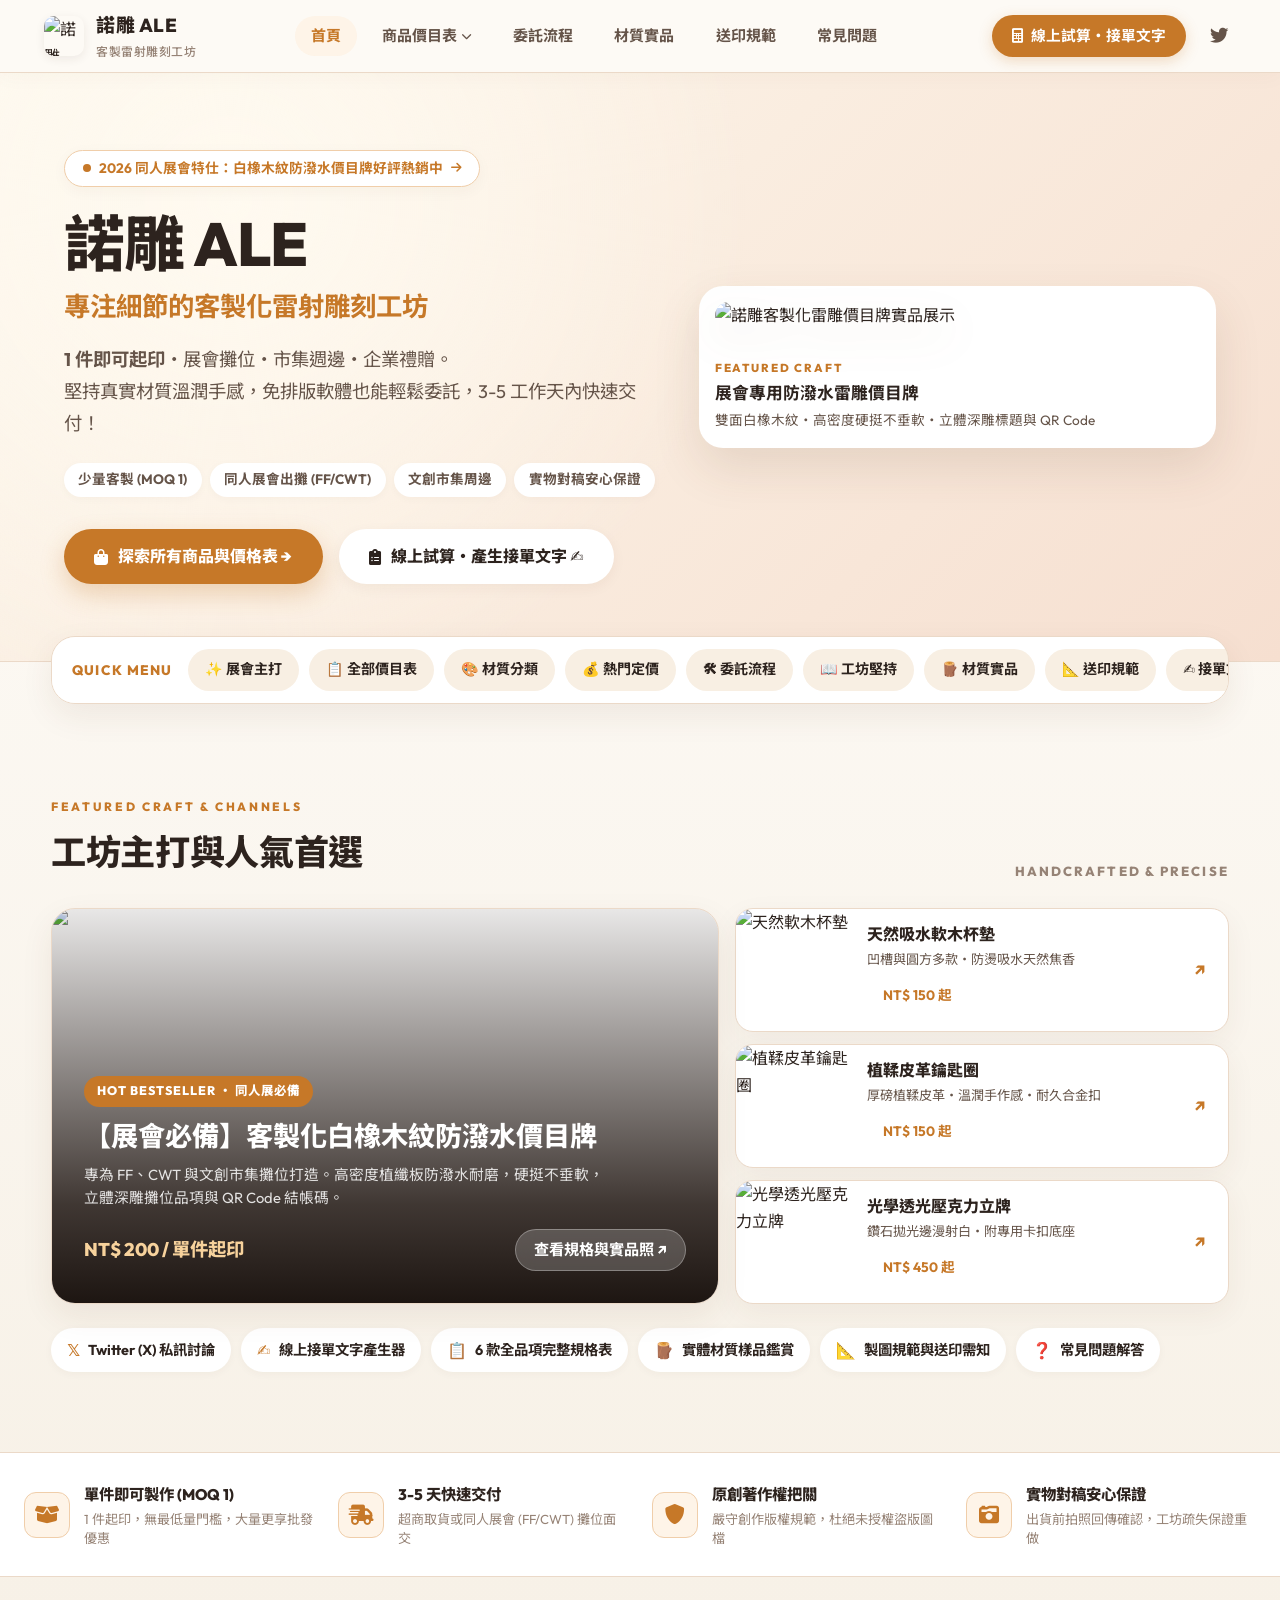
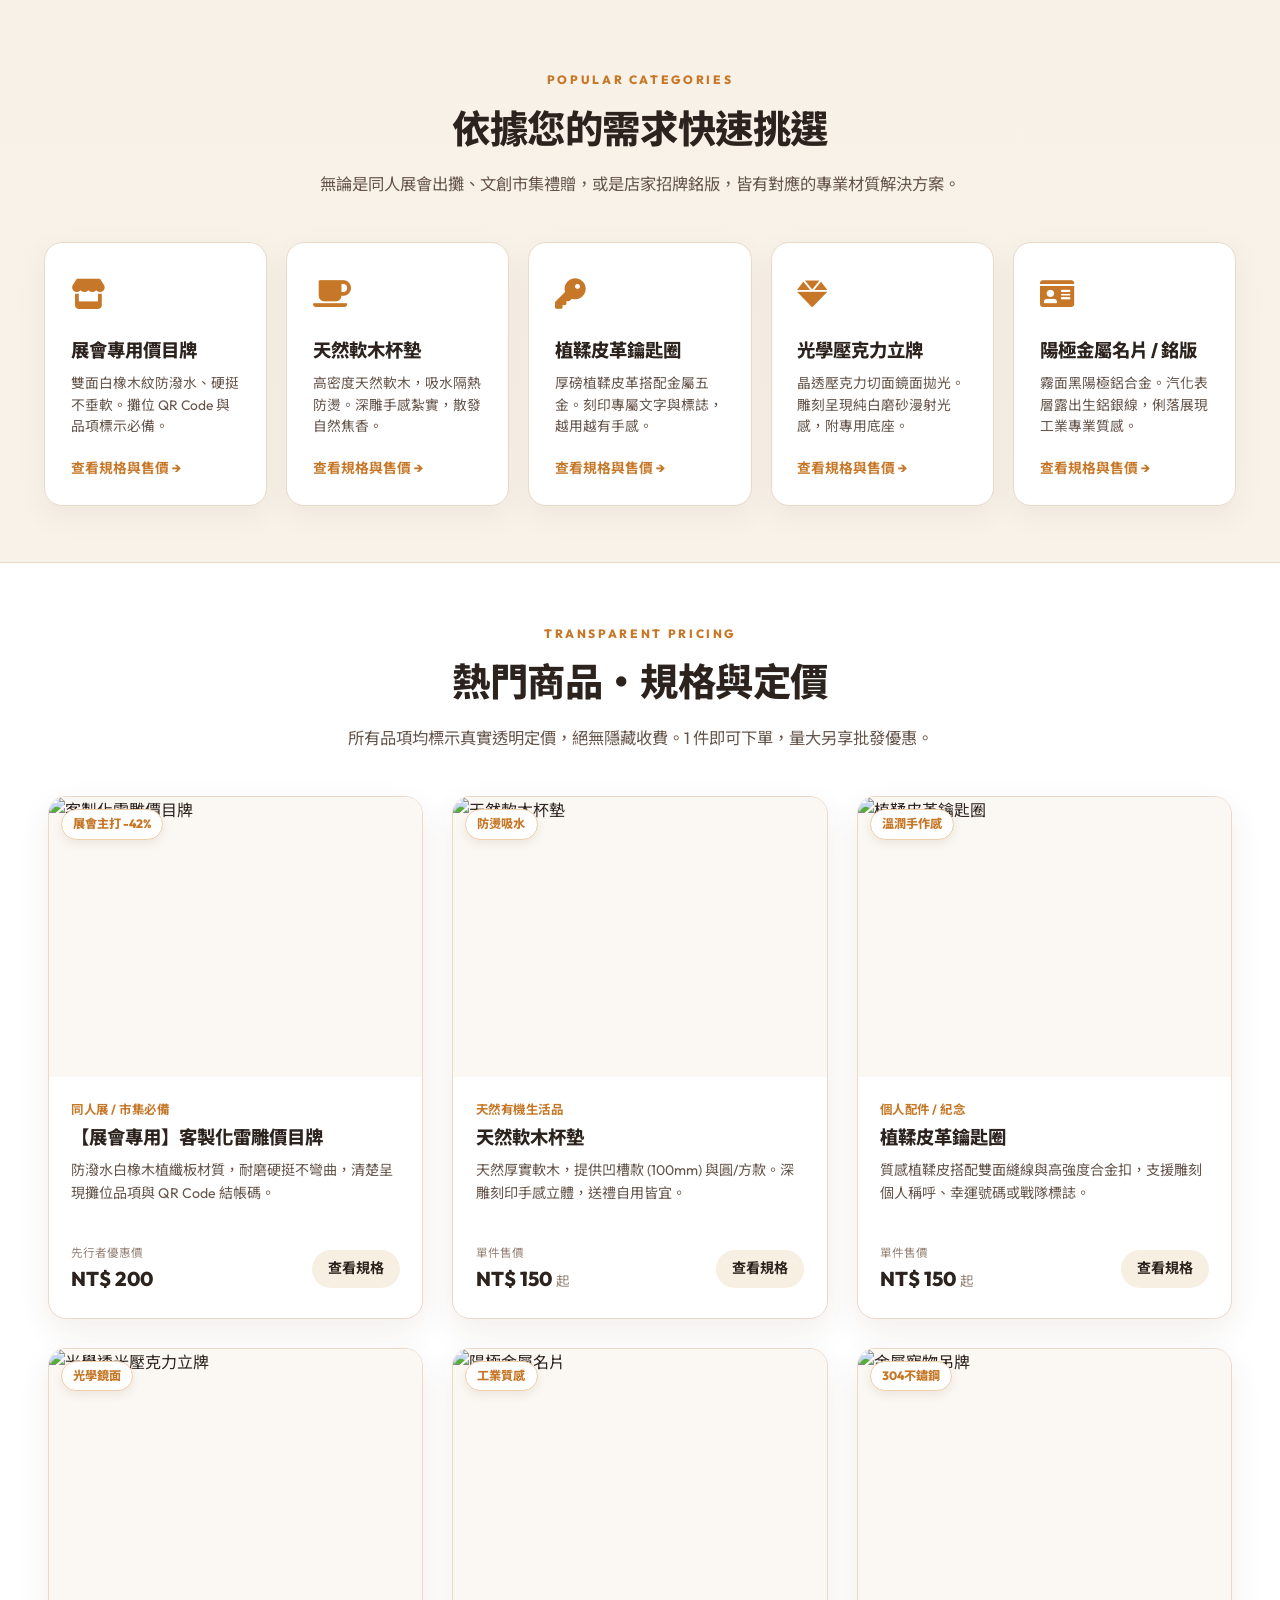
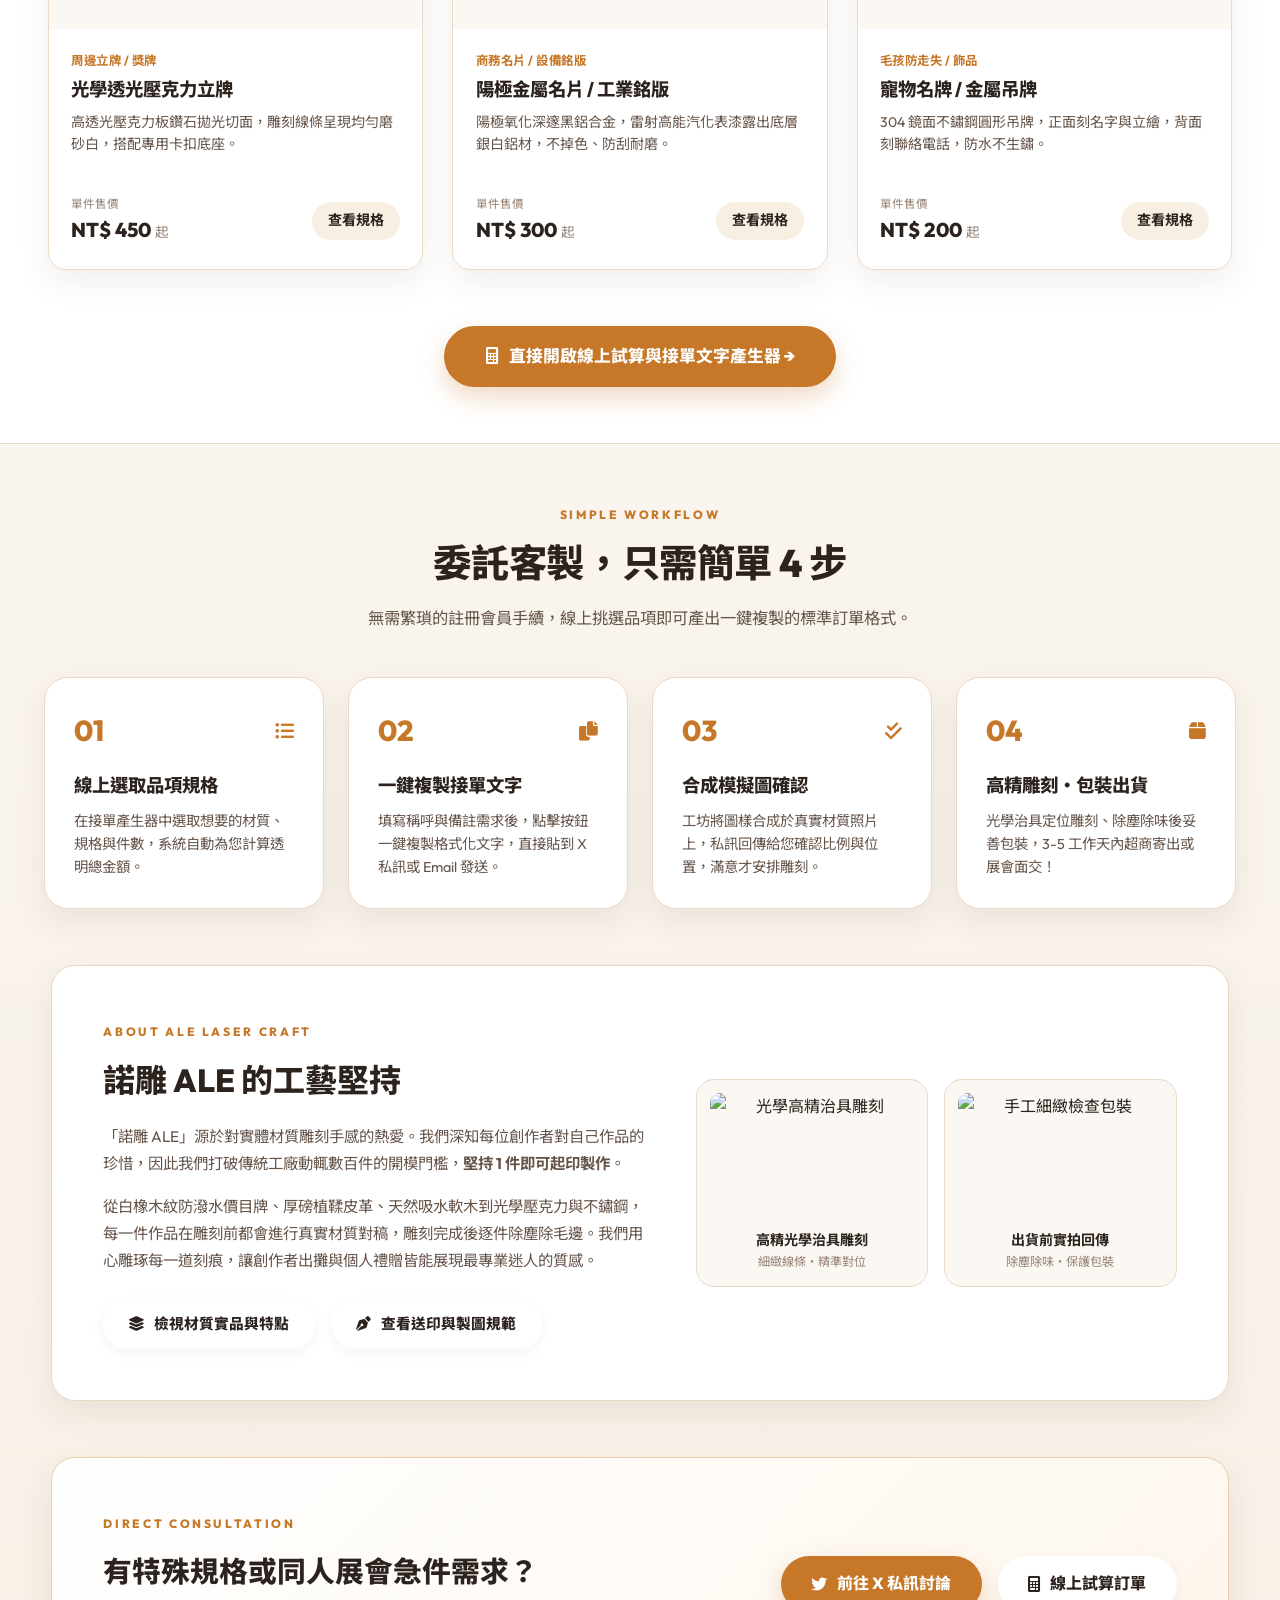
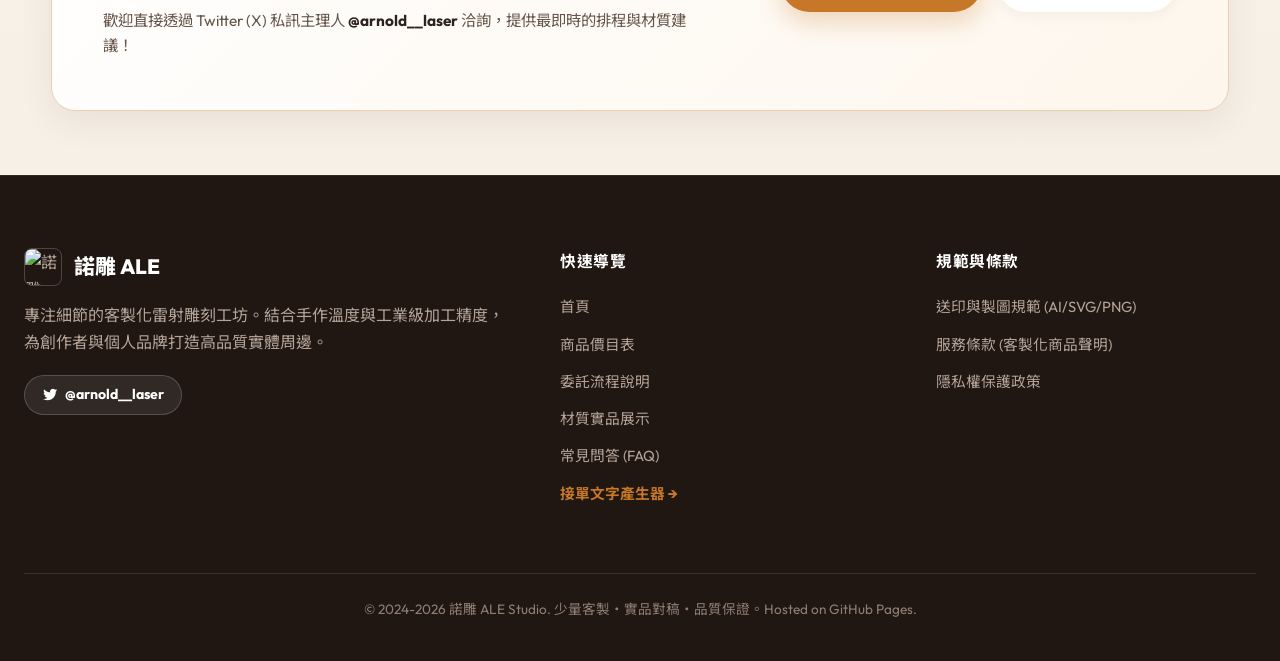
==== commit 904e9e05: "feat(ui): Adopt ness9s aesthetic, remove homepage video, add quick menu and channel feature grid" ====
--- a/index.html
+++ b/index.html
@@ -38,7 +38,7 @@
 </head>
 
 <body>
-    <!-- 專業頂部導覽列 (E-Commerce Header) -->
+    <!-- 頂部導覽列 (E-Commerce Header) -->
     <header class="site-header">
         <div class="header-container">
             <a href="index.html" class="logo-brand">
@@ -62,8 +62,8 @@
                         <a href="product-detail.html?id=stand">光學透光壓克力立牌</a>
                         <a href="product-detail.html?id=cardcheck">陽極金屬名片 / 工業銘版</a>
                         <a href="product-detail.html?id=tag">寵物名牌 / 金屬吊牌</a>
-                        <hr style="border: 0; border-top: 1px solid rgba(255,255,255,0.08); margin: 0.4rem 0;">
-                        <a href="products.html" style="color: var(--accent-gold); font-weight: 600;">瀏覽所有 6 款品項 &rarr;</a>
+                        <hr style="border: 0; border-top: 1px solid var(--border-subtle); margin: 0.4rem 0;">
+                        <a href="products.html" style="color: var(--accent-gold); font-weight: 700;">瀏覽所有 6 款品項 &rarr;</a>
                     </div>
                 </div>
 
@@ -91,92 +91,163 @@
     </header>
 
     <main>
-        <!-- Hero Section：清晰的價值主張與明確入口 (TimTech 重點 1) -->
-        <section style="
-            position: relative;
-            padding: clamp(4rem, 8vw, 7rem) 1.5rem clamp(3.5rem, 6vw, 5.5rem);
-            background: linear-gradient(180deg, rgba(16, 17, 20, 0.75) 0%, #101114 100%), #101114;
-            border-bottom: var(--border-subtle);
-            text-align: center;
-            overflow: hidden;
-        ">
-            <video autoplay muted loop playsinline style="
-                position: absolute;
-                top: 50%;
-                left: 50%;
-                transform: translate(-50%, -50%);
-                min-width: 100%;
-                min-height: 100%;
-                width: auto;
-                height: auto;
-                z-index: 0;
-                object-fit: cover;
-                opacity: 0.18;
-                filter: contrast(1.1) brightness(0.9);
-                pointer-events: none;
-            ">
-                <source src="./static/videos/hero_bg.mp4" type="video/mp4">
-            </video>
-
-            <div style="position: relative; z-index: 1; max-width: 860px; margin: 0 auto;">
-                <!-- 醒目主打公告 -->
-                <a href="product-detail.html?id=priceboard" style="
-                    display: inline-flex;
-                    align-items: center;
-                    gap: 8px;
-                    padding: 0.35rem 1rem;
-                    background: var(--accent-gold-light);
-                    border: 1px solid var(--accent-gold-border);
-                    border-radius: var(--radius-full);
-                    color: var(--accent-gold);
-                    font-size: 0.85rem;
-                    font-weight: 600;
-                    text-decoration: none;
-                    margin-bottom: 1.8rem;
-                    transition: transform 0.2s;
-                ">
-                    <span style="width: 8px; height: 8px; border-radius: 50%; background: var(--accent-gold);"></span>
+        <!-- Hero Section (ness9s 二欄佈局：完全無背景影片，溫暖真實工藝感) -->
+        <header class="hero hero-new">
+            <div class="hero-copy">
+                <!-- 展會特仕公告膠囊 -->
+                <a href="product-detail.html?id=priceboard" class="hero-badge-pill">
+                    <span class="badge-dot"></span>
                     <span>2026 同人展會特仕：白橡木紋防潑水價目牌好評熱銷中</span>
                     <i class="fas fa-arrow-right" style="font-size: 0.75rem;"></i>
                 </a>
 
                 <!-- 品牌核心標題 -->
-                <h1 style="
-                    font-size: clamp(2.2rem, 5vw, 3.4rem);
-                    font-weight: 800;
-                    letter-spacing: -0.02em;
-                    line-height: 1.25;
-                    color: #ffffff;
-                    margin-bottom: 1.2rem;
-                ">
-                    專注細節的客製化<br>
-                    <span style="color: var(--accent-gold);">雷射雕刻工坊</span>
-                </h1>
-
-                <!-- 一句話說清楚核心賣點 (TimTech 重點 1) -->
-                <p style="
-                    font-size: clamp(1.05rem, 2vw, 1.25rem);
-                    color: var(--text-secondary);
-                    line-height: 1.7;
-                    margin-bottom: 2.2rem;
-                    max-width: 680px;
-                    margin-left: auto;
-                    margin-right: auto;
-                ">
+                <h1 class="hero-brand-title">諾雕 ALE</h1>
+                <h2 class="hero-brand-sub">專注細節的客製化雷射雕刻工坊</h2>
+
+                <!-- 核心賣點說明 -->
+                <p class="hero-tagline">
                     <strong>1 件即可起印</strong>・展會攤位・市集週邊・企業禮贈。<br>
-                    堅持真實材料溫潤質感，3-5 工作天快速出貨，免排版軟體也能輕鬆委託。
+                    堅持真實材質溫潤手感，免排版軟體也能輕鬆委託，3-5 工作天內快速交付！
                 </p>
 
-                <!-- 兩大核心入口按鈕 -->
-                <div style="display: flex; gap: 1rem; justify-content: center; align-items: center; flex-wrap: wrap;">
-                    <a href="products.html" class="btn-primary" style="font-size: 1.05rem; padding: 0.95rem 2rem;">
-                        <i class="fas fa-shopping-bag"></i> 探索所有商品與價格表
+                <!-- 業務標籤列 -->
+                <div class="roles-wrap">
+                    <span class="role-pill">少量客製 (MOQ 1)</span>
+                    <span class="role-pill">同人展會出攤 (FF/CWT)</span>
+                    <span class="role-pill">文創市集周邊</span>
+                    <span class="role-pill">實物對稿安心保證</span>
+                </div>
+
+                <!-- 核心入口按鈕 -->
+                <div class="hero-actions">
+                    <a class="btn" href="products.html">
+                        <i class="fas fa-shopping-bag"></i> 探索所有商品與價格表 &rarr;
                     </a>
-
-                    <a href="booking.html" class="btn-secondary" style="font-size: 1.05rem; padding: 0.95rem 2rem;">
-                        <i class="fas fa-clipboard-list"></i> 線上試算・產生接單文字
+                    <a class="btn alt" href="booking.html">
+                        <i class="fas fa-clipboard-list"></i> 線上試算・產生接單文字 ✍
                     </a>
                 </div>
+            </div>
+
+            <!-- 右側 Hero 實物視覺展示 (無影片，高清立體展示) -->
+            <div class="hero-art-container">
+                <div class="hero-art-card">
+                    <img class="hero-art" src="./static/images/priceboard_mockup.png" alt="諾雕客製化雷雕價目牌實品展示">
+                    <div class="hero-art-caption">
+                        <span class="art-kicker">FEATURED CRAFT</span>
+                        <strong>展會專用防潑水雷雕價目牌</strong>
+                        <span>雙面白橡木紋・高密度硬挺不垂軟・立體深雕標題與 QR Code</span>
+                    </div>
+                </div>
+            </div>
+        </header>
+
+        <!-- ness9s 招牌快捷選單列 (QUICK MENU PANEL) -->
+        <div class="wrap quick-wrap">
+            <section class="quick panel" aria-label="快捷功能選單">
+                <b>QUICK MENU</b>
+                <a href="#featured">✨ 展會主打</a>
+                <a href="products.html">📋 全部價目表</a>
+                <a href="#categories">🎨 材質分類</a>
+                <a href="#pricing">💰 熱門定價</a>
+                <a href="#workflow">🛠 委託流程</a>
+                <a href="#about">📖 工坊堅持</a>
+                <a href="materials.html">🪵 材質實品</a>
+                <a href="guidelines.html">📐 送印規範</a>
+                <a href="booking.html">✍ 接單文字產生器</a>
+                <a href="faq.html">❓ 常見問答</a>
+            </section>
+        </div>
+
+        <!-- ness9s 核心非對稱展示網格：主打推薦與迷你品項 -->
+        <section class="wrap section channels-compact" id="featured">
+            <div class="section-head">
+                <div>
+                    <div class="kicker">FEATURED CRAFT & CHANNELS</div>
+                    <h2 class="title">工坊主打與人氣首選</h2>
+                </div>
+                <span class="section-note">HANDCRAFTED & PRECISE</span>
+            </div>
+
+            <div class="channel-feature-grid">
+                <!-- 左側：主打特仕大卡片 (Main Featured Hero Card) -->
+                <a class="channel-main panel" href="product-detail.html?id=priceboard">
+                    <img src="./static/images/priceboard_mockup.png" alt="客製化白橡木雷雕價目牌">
+                    <div class="channel-overlay">
+                        <span class="tag">HOT BESTSELLER ・ 同人展必備</span>
+                        <h3>【展會必備】客製化白橡木紋防潑水價目牌</h3>
+                        <p>專為 FF、CWT 與文創市集攤位打造。高密度植纖板防潑水耐磨，硬挺不垂軟，立體深雕攤位品項與 QR Code 結帳碼。</p>
+                        <div class="channel-bottom-row">
+                            <span class="channel-price-tag">NT$ 200 / 單件起印</span>
+                            <b>查看規格與實品照 ↗</b>
+                        </div>
+                    </div>
+                </a>
+
+                <!-- 右側：三款熱門迷你卡片 (Side Mini Cards) -->
+                <div class="channel-side">
+                    <!-- Mini 1: 軟木杯墊 -->
+                    <a class="channel-mini panel" href="product-detail.html?id=coaster">
+                        <img src="./static/images/coaster_default.png" alt="天然軟木杯墊">
+                        <span>
+                            <b>天然吸水軟木杯墊</b>
+                            <small>凹槽與圓方多款・防燙吸水天然焦香</small>
+                            <span class="mini-price">NT$ 150 起</span>
+                        </span>
+                        <i>↗</i>
+                    </a>
+
+                    <!-- Mini 2: 皮革鑰匙圈 -->
+                    <a class="channel-mini panel" href="product-detail.html?id=keychain">
+                        <img src="./static/images/leather_keychain.jpg" alt="植鞣皮革鑰匙圈">
+                        <span>
+                            <b>植鞣皮革鑰匙圈</b>
+                            <small>厚磅植鞣皮革・溫潤手作感・耐久合金扣</small>
+                            <span class="mini-price">NT$ 150 起</span>
+                        </span>
+                        <i>↗</i>
+                    </a>
+
+                    <!-- Mini 3: 壓克力立牌 -->
+                    <a class="channel-mini panel" href="product-detail.html?id=stand">
+                        <img src="./static/images/mat_acrylic_engraved.png" alt="光學透光壓克力立牌">
+                        <span>
+                            <b>光學透光壓克力立牌</b>
+                            <small>鑽石拋光邊漫射白・附專用卡扣底座</small>
+                            <span class="mini-price">NT$ 450 起</span>
+                        </span>
+                        <i>↗</i>
+                    </a>
+                </div>
+            </div>
+
+            <!-- Social & Direct Action Pills (ness9s 招牌膠囊列) -->
+            <div class="social-row social-pills-v2" aria-label="社群與快速入口">
+                <a href="https://x.com/arnold__laser" target="_blank" rel="noopener">
+                    <span class="brand-icon icon-x" aria-hidden="true">𝕏</span>
+                    <span>Twitter (X) 私訊討論</span>
+                </a>
+                <a href="booking.html">
+                    <span class="brand-icon" aria-hidden="true">✍</span>
+                    <span>線上接單文字產生器</span>
+                </a>
+                <a href="products.html">
+                    <span class="brand-icon" aria-hidden="true">📋</span>
+                    <span>6 款全品項完整規格表</span>
+                </a>
+                <a href="materials.html">
+                    <span class="brand-icon" aria-hidden="true">🪵</span>
+                    <span>實體材質樣品鑑賞</span>
+                </a>
+                <a href="guidelines.html">
+                    <span class="brand-icon" aria-hidden="true">📐</span>
+                    <span>製圖規範與送印需知</span>
+                </a>
+                <a href="faq.html">
+                    <span class="brand-icon" aria-hidden="true">❓</span>
+                    <span>常見問題解答</span>
+                </a>
             </div>
         </section>
 
@@ -187,7 +258,7 @@
                     <div class="trust-icon"><i class="fas fa-box-open"></i></div>
                     <div class="trust-text">
                         <h4>單件即可製作 (MOQ 1)</h4>
-                        <p>1 件起印，無最低量門檻，大量更享優惠</p>
+                        <p>1 件起印，無最低量門檻，大量更享批發優惠</p>
                     </div>
                 </div>
 
@@ -218,9 +289,9 @@
         </section>
 
         <!-- 首頁分流：五大材質品項快速入口 (TimTech 重點 1 & 2) -->
-        <section class="section-wrapper">
+        <section class="section-wrapper" id="categories">
             <div class="section-header">
-                <span class="section-tag">POPULAR CATEGORIES</span>
+                <span class="kicker">POPULAR CATEGORIES</span>
                 <h2 class="section-title">依據您的需求快速挑選</h2>
                 <p class="section-subtitle">
                     無論是同人展會出攤、文創市集禮贈，或是店家招牌銘版，皆有對應的專業材質解決方案。
@@ -229,7 +300,7 @@
 
             <div class="category-cards-grid">
                 <!-- 展會價目牌 -->
-                <a href="product-detail.html?id=priceboard" class="category-card">
+                <a href="product-detail.html?id=priceboard" class="category-card panel">
                     <div>
                         <div class="category-card-icon"><i class="fas fa-store"></i></div>
                         <h3>展會專用價目牌</h3>
@@ -239,7 +310,7 @@
                 </a>
 
                 <!-- 軟木杯墊 -->
-                <a href="product-detail.html?id=coaster" class="category-card">
+                <a href="product-detail.html?id=coaster" class="category-card panel">
                     <div>
                         <div class="category-card-icon"><i class="fas fa-coffee"></i></div>
                         <h3>天然軟木杯墊</h3>
@@ -249,7 +320,7 @@
                 </a>
 
                 <!-- 皮革鑰匙圈 -->
-                <a href="product-detail.html?id=keychain" class="category-card">
+                <a href="product-detail.html?id=keychain" class="category-card panel">
                     <div>
                         <div class="category-card-icon"><i class="fas fa-key"></i></div>
                         <h3>植鞣皮革鑰匙圈</h3>
@@ -259,7 +330,7 @@
                 </a>
 
                 <!-- 光學壓克力 -->
-                <a href="product-detail.html?id=stand" class="category-card">
+                <a href="product-detail.html?id=stand" class="category-card panel">
                     <div>
                         <div class="category-card-icon"><i class="fas fa-gem"></i></div>
                         <h3>光學壓克力立牌</h3>
@@ -269,7 +340,7 @@
                 </a>
 
                 <!-- 金屬名片銘版 -->
-                <a href="product-detail.html?id=cardcheck" class="category-card">
+                <a href="product-detail.html?id=cardcheck" class="category-card panel">
                     <div>
                         <div class="category-card-icon"><i class="fas fa-id-card"></i></div>
                         <h3>陽極金屬名片 / 銘版</h3>
@@ -281,10 +352,10 @@
         </section>
 
         <!-- 精選商品與透明價格表 (TimTech 重點 3: 價格透明、資訊完整、快速比價) -->
-        <section style="background: var(--bg-surface); border-top: var(--border-subtle); border-bottom: var(--border-subtle); padding: 5rem 1.5rem;">
+        <section class="section-wrapper" id="pricing" style="background: #ffffff; border-top: var(--border-subtle); border-bottom: var(--border-subtle); max-width: 100%; padding-left: clamp(1rem, 4vw, 3rem); padding-right: clamp(1rem, 4vw, 3rem);">
             <div style="max-width: 1240px; margin: 0 auto;">
                 <div class="section-header">
-                    <span class="section-tag">TRANSPARENT PRICING</span>
+                    <span class="kicker">TRANSPARENT PRICING</span>
                     <h2 class="section-title">熱門商品・規格與定價</h2>
                     <p class="section-subtitle">
                         所有品項均標示真實透明定價，絕無隱藏收費。1 件即可下單，量大另享批發優惠。
@@ -293,7 +364,7 @@
 
                 <div class="product-grid">
                     <!-- 商品 1: 價目牌 -->
-                    <div class="product-card">
+                    <div class="product-card panel">
                         <div class="product-thumb-wrap">
                             <img src="./static/images/priceboard_mockup.png" alt="客製化雷雕價目牌">
                             <span class="product-badge-overlay">展會主打 -42%</span>
@@ -313,7 +384,7 @@
                     </div>
 
                     <!-- 商品 2: 軟木杯墊 -->
-                    <div class="product-card">
+                    <div class="product-card panel">
                         <div class="product-thumb-wrap">
                             <img src="./static/images/coaster_default.png" alt="天然軟木杯墊">
                             <span class="product-badge-overlay">防燙吸水</span>
@@ -325,7 +396,7 @@
                             <div class="product-meta-row">
                                 <div class="product-price-block">
                                     <span class="price-hint">單件售價</span>
-                                    <span class="product-price">NT$ 150 <span style="font-size: 0.85rem; font-weight: normal; color: var(--text-muted);">起</span></span>
+                                    <span class="product-price">NT$ 150 <small style="font-size: 0.85rem; font-weight: normal; color: var(--text-muted);">起</small></span>
                                 </div>
                                 <a href="product-detail.html?id=coaster" class="product-action-btn">查看規格</a>
                             </div>
@@ -333,7 +404,7 @@
                     </div>
 
                     <!-- 商品 3: 皮革鑰匙圈 -->
-                    <div class="product-card">
+                    <div class="product-card panel">
                         <div class="product-thumb-wrap">
                             <img src="./static/images/leather_keychain.jpg" alt="植鞣皮革鑰匙圈">
                             <span class="product-badge-overlay">溫潤手作感</span>
@@ -345,7 +416,7 @@
                             <div class="product-meta-row">
                                 <div class="product-price-block">
                                     <span class="price-hint">單件售價</span>
-                                    <span class="product-price">NT$ 150 <span style="font-size: 0.85rem; font-weight: normal; color: var(--text-muted);">起</span></span>
+                                    <span class="product-price">NT$ 150 <small style="font-size: 0.85rem; font-weight: normal; color: var(--text-muted);">起</small></span>
                                 </div>
                                 <a href="product-detail.html?id=keychain" class="product-action-btn">查看規格</a>
                             </div>
@@ -353,7 +424,7 @@
                     </div>
 
                     <!-- 商品 4: 壓克力立牌 -->
-                    <div class="product-card">
+                    <div class="product-card panel">
                         <div class="product-thumb-wrap">
                             <img src="./static/images/mat_acrylic_engraved.png" alt="光學透光壓克力立牌">
                             <span class="product-badge-overlay">光學鏡面</span>
@@ -365,7 +436,7 @@
                             <div class="product-meta-row">
                                 <div class="product-price-block">
                                     <span class="price-hint">單件售價</span>
-                                    <span class="product-price">NT$ 450 <span style="font-size: 0.85rem; font-weight: normal; color: var(--text-muted);">起</span></span>
+                                    <span class="product-price">NT$ 450 <small style="font-size: 0.85rem; font-weight: normal; color: var(--text-muted);">起</small></span>
                                 </div>
                                 <a href="product-detail.html?id=stand" class="product-action-btn">查看規格</a>
                             </div>
@@ -373,7 +444,7 @@
                     </div>
 
                     <!-- 商品 5: 金屬名片銘版 -->
-                    <div class="product-card">
+                    <div class="product-card panel">
                         <div class="product-thumb-wrap">
                             <img src="./static/images/mat_metal_raw_v2.png" alt="陽極金屬名片">
                             <span class="product-badge-overlay">工業質感</span>
@@ -385,7 +456,7 @@
                             <div class="product-meta-row">
                                 <div class="product-price-block">
                                     <span class="price-hint">單件售價</span>
-                                    <span class="product-price">NT$ 300 <span style="font-size: 0.85rem; font-weight: normal; color: var(--text-muted);">起</span></span>
+                                    <span class="product-price">NT$ 300 <small style="font-size: 0.85rem; font-weight: normal; color: var(--text-muted);">起</small></span>
                                 </div>
                                 <a href="product-detail.html?id=cardcheck" class="product-action-btn">查看規格</a>
                             </div>
@@ -393,7 +464,7 @@
                     </div>
 
                     <!-- 商品 6: 寵物名牌 -->
-                    <div class="product-card">
+                    <div class="product-card panel">
                         <div class="product-thumb-wrap">
                             <img src="./static/images/mat_metal_engraved_v2.png" alt="金屬寵物吊牌">
                             <span class="product-badge-overlay">304不鏽鋼</span>
@@ -405,7 +476,7 @@
                             <div class="product-meta-row">
                                 <div class="product-price-block">
                                     <span class="price-hint">單件售價</span>
-                                    <span class="product-price">NT$ 200 <span style="font-size: 0.85rem; font-weight: normal; color: var(--text-muted);">起</span></span>
+                                    <span class="product-price">NT$ 200 <small style="font-size: 0.85rem; font-weight: normal; color: var(--text-muted);">起</small></span>
                                 </div>
                                 <a href="product-detail.html?id=tag" class="product-action-btn">查看規格</a>
                             </div>
@@ -414,7 +485,7 @@
                 </div>
 
                 <div style="text-align: center; margin-top: 3.5rem;">
-                    <a href="booking.html" class="btn-primary" style="padding: 0.95rem 2.5rem; font-size: 1.05rem;">
+                    <a href="booking.html" class="btn" style="padding: 1rem 2.6rem; font-size: 1.05rem;">
                         <i class="fas fa-calculator"></i> 直接開啟線上試算與接單文字產生器 &rarr;
                     </a>
                 </div>
@@ -422,9 +493,9 @@
         </section>
 
         <!-- 委託 4 步驟流程：極簡透明 (TimTech 重點 5) -->
-        <section class="section-wrapper">
+        <section class="section-wrapper" id="workflow">
             <div class="section-header">
-                <span class="section-tag">SIMPLE WORKFLOW</span>
+                <span class="kicker">SIMPLE WORKFLOW</span>
                 <h2 class="section-title">委託客製，只需簡單 4 步</h2>
                 <p class="section-subtitle">
                     無需繁瑣的註冊會員手續，線上挑選品項即可產出一鍵複製的標準訂單格式。
@@ -433,48 +504,48 @@
 
             <div style="display: grid; grid-template-columns: repeat(auto-fit, minmax(240px, 1fr)); gap: 1.5rem;">
                 <!-- Step 1 -->
-                <div style="background: var(--bg-surface); border: var(--border-subtle); border-radius: var(--radius-md); padding: 1.8rem;">
+                <div class="panel" style="padding: 1.8rem;">
                     <div style="display: flex; align-items: center; justify-content: space-between; margin-bottom: 1rem;">
                         <span style="font-size: 1.8rem; font-weight: 800; color: var(--accent-gold); font-family: var(--font-heading);">01</span>
-                        <i class="fas fa-list-ul" style="color: var(--text-muted); font-size: 1.2rem;"></i>
-                    </div>
-                    <h3 style="font-size: 1.15rem; font-weight: 700; color: #fff; margin-bottom: 0.5rem;">線上選取品項規格</h3>
+                        <i class="fas fa-list-ul" style="color: var(--accent-gold); font-size: 1.2rem;"></i>
+                    </div>
+                    <h3 style="font-size: 1.15rem; font-weight: 800; color: var(--text-primary); margin-bottom: 0.5rem;">線上選取品項規格</h3>
                     <p style="font-size: 0.9rem; color: var(--text-secondary); line-height: 1.6;">
                         在接單產生器中選取想要的材質、規格與件數，系統自動為您計算透明總金額。
                     </p>
                 </div>
 
                 <!-- Step 2 -->
-                <div style="background: var(--bg-surface); border: var(--border-subtle); border-radius: var(--radius-md); padding: 1.8rem;">
+                <div class="panel" style="padding: 1.8rem;">
                     <div style="display: flex; align-items: center; justify-content: space-between; margin-bottom: 1rem;">
                         <span style="font-size: 1.8rem; font-weight: 800; color: var(--accent-gold); font-family: var(--font-heading);">02</span>
-                        <i class="fas fa-copy" style="color: var(--text-muted); font-size: 1.2rem;"></i>
-                    </div>
-                    <h3 style="font-size: 1.15rem; font-weight: 700; color: #fff; margin-bottom: 0.5rem;">一鍵複製接單文字</h3>
+                        <i class="fas fa-copy" style="color: var(--accent-gold); font-size: 1.2rem;"></i>
+                    </div>
+                    <h3 style="font-size: 1.15rem; font-weight: 800; color: var(--text-primary); margin-bottom: 0.5rem;">一鍵複製接單文字</h3>
                     <p style="font-size: 0.9rem; color: var(--text-secondary); line-height: 1.6;">
                         填寫稱呼與備註需求後，點擊按鈕一鍵複製格式化文字，直接貼到 X 私訊或 Email 發送。
                     </p>
                 </div>
 
                 <!-- Step 3 -->
-                <div style="background: var(--bg-surface); border: var(--border-subtle); border-radius: var(--radius-md); padding: 1.8rem;">
+                <div class="panel" style="padding: 1.8rem;">
                     <div style="display: flex; align-items: center; justify-content: space-between; margin-bottom: 1rem;">
                         <span style="font-size: 1.8rem; font-weight: 800; color: var(--accent-gold); font-family: var(--font-heading);">03</span>
-                        <i class="fas fa-check-double" style="color: var(--text-muted); font-size: 1.2rem;"></i>
-                    </div>
-                    <h3 style="font-size: 1.15rem; font-weight: 700; color: #fff; margin-bottom: 0.5rem;">合成模擬圖確認</h3>
+                        <i class="fas fa-check-double" style="color: var(--accent-gold); font-size: 1.2rem;"></i>
+                    </div>
+                    <h3 style="font-size: 1.15rem; font-weight: 800; color: var(--text-primary); margin-bottom: 0.5rem;">合成模擬圖確認</h3>
                     <p style="font-size: 0.9rem; color: var(--text-secondary); line-height: 1.6;">
                         工坊將圖樣合成於真實材質照片上，私訊回傳給您確認比例與位置，滿意才安排雕刻。
                     </p>
                 </div>
 
                 <!-- Step 4 -->
-                <div style="background: var(--bg-surface); border: var(--border-subtle); border-radius: var(--radius-md); padding: 1.8rem;">
+                <div class="panel" style="padding: 1.8rem;">
                     <div style="display: flex; align-items: center; justify-content: space-between; margin-bottom: 1rem;">
                         <span style="font-size: 1.8rem; font-weight: 800; color: var(--accent-gold); font-family: var(--font-heading);">04</span>
-                        <i class="fas fa-box" style="color: var(--text-muted); font-size: 1.2rem;"></i>
-                    </div>
-                    <h3 style="font-size: 1.15rem; font-weight: 700; color: #fff; margin-bottom: 0.5rem;">高精雕刻・包裝出貨</h3>
+                        <i class="fas fa-box" style="color: var(--accent-gold); font-size: 1.2rem;"></i>
+                    </div>
+                    <h3 style="font-size: 1.15rem; font-weight: 800; color: var(--text-primary); margin-bottom: 0.5rem;">高精雕刻・包裝出貨</h3>
                     <p style="font-size: 0.9rem; color: var(--text-secondary); line-height: 1.6;">
                         光學治具定位雕刻、除塵除味後妥善包裝，3-5 工作天內超商寄出或展會面交！
                     </p>
@@ -482,12 +553,48 @@
             </div>
         </section>
 
+        <!-- ness9s 故事面板：工坊堅持與實體手作品質 (ABOUT ALE LASER) -->
+        <section class="wrap" id="about">
+            <div class="story-slider panel">
+                <div class="story-copy">
+                    <div class="kicker">ABOUT ALE LASER CRAFT</div>
+                    <h2>諾雕 ALE 的工藝堅持</h2>
+                    <p>
+                        「諾雕 ALE」源於對實體材質雕刻手感的熱愛。我們深知每位創作者對自己作品的珍惜，因此我們打破傳統工廠動輒數百件的開模門檻，<strong>堅持 1 件即可起印製作</strong>。
+                    </p>
+                    <p>
+                        從白橡木紋防潑水價目牌、厚磅植鞣皮革、天然吸水軟木到光學壓克力與不鏽鋼，每一件作品在雕刻前都會進行真實材質對稿，雕刻完成後逐件除塵除毛邊。我們用心雕琢每一道刻痕，讓創作者出攤與個人禮贈皆能展現最專業迷人的質感。
+                    </p>
+                    <div class="hero-actions" style="margin-top: 1.6rem;">
+                        <a href="materials.html" class="btn alt" style="padding: 0.75rem 1.6rem; font-size: 0.92rem;">
+                            <i class="fas fa-layer-group"></i> 檢視材質實品與特點
+                        </a>
+                        <a href="guidelines.html" class="btn alt" style="padding: 0.75rem 1.6rem; font-size: 0.92rem;">
+                            <i class="fas fa-pen-nib"></i> 查看送印與製圖規範
+                        </a>
+                    </div>
+                </div>
+
+                <div class="story-visual-grid">
+                    <div class="story-visual-card">
+                        <img src="./static/images/production.png" alt="光學高精治具雕刻">
+                        <b>高精光學治具雕刻</b>
+                        <small>細緻線條・精準對位</small>
+                    </div>
+                    <div class="story-visual-card">
+                        <img src="./static/images/packaging.png" alt="手工細緻檢查包裝">
+                        <b>出貨前實拍回傳</b>
+                        <small>除塵除味・保護包裝</small>
+                    </div>
+                </div>
+            </div>
+        </section>
+
         <!-- 主理人直通諮詢橫幅 (TimTech 重點 6 & 7) -->
-        <section style="padding: 0 1.5rem 5rem 1.5rem; max-width: 1240px; margin: 0 auto;">
-            <div style="
-                background: linear-gradient(135deg, #1b1d24 0%, #15171d 100%);
+        <section class="wrap" style="padding-bottom: 4rem;">
+            <div class="panel" style="
+                background: linear-gradient(135deg, #ffffff 0%, #fdf6ec 100%);
                 border: 1px solid var(--accent-gold-border);
-                border-radius: var(--radius-lg);
                 padding: clamp(2rem, 4vw, 3.5rem);
                 display: flex;
                 align-items: center;
@@ -496,20 +603,20 @@
                 gap: 2rem;
             ">
                 <div style="max-width: 600px;">
-                    <span style="color: var(--accent-gold); font-size: 0.85rem; font-weight: 700; letter-spacing: 1px;">DIRECT CONSULTATION</span>
-                    <h2 style="font-size: 1.8rem; font-weight: 800; color: #fff; margin: 0.5rem 0 0.8rem 0;">
+                    <div class="kicker">DIRECT CONSULTATION</div>
+                    <h2 style="font-size: 1.8rem; font-weight: 800; color: var(--text-primary); margin: 0.4rem 0 0.8rem 0;">
                         有特殊規格或同人展會急件需求？
                     </h2>
-                    <p style="color: var(--text-secondary); font-size: 0.95rem; line-height: 1.6;">
-                        歡迎直接透過 Twitter (X) 私訊主理人 <strong style="color: #fff;">@arnold__laser</strong> 洽詢，提供最即時的排程與材質建議！
+                    <p style="color: var(--text-secondary); font-size: 0.96rem; line-height: 1.65;">
+                        歡迎直接透過 Twitter (X) 私訊主理人 <strong style="color: var(--text-primary);">@arnold__laser</strong> 洽詢，提供最即時的排程與材質建議！
                     </p>
                 </div>
 
                 <div style="display: flex; gap: 1rem; align-items: center; flex-wrap: wrap;">
-                    <a href="https://x.com/arnold__laser" target="_blank" class="btn-primary">
+                    <a href="https://x.com/arnold__laser" target="_blank" class="btn">
                         <i class="fab fa-twitter"></i> 前往 X 私訊討論
                     </a>
-                    <a href="booking.html" class="btn-secondary">
+                    <a href="booking.html" class="btn alt">
                         <i class="fas fa-calculator"></i> 線上試算訂單
                     </a>
                 </div>
@@ -531,13 +638,14 @@
                         display: inline-flex;
                         align-items: center;
                         gap: 8px;
-                        padding: 0.45rem 1rem;
-                        background: rgba(255,255,255,0.05);
-                        border: 1px solid rgba(255,255,255,0.12);
+                        padding: 0.45rem 1.1rem;
+                        background: rgba(255,255,255,0.08);
+                        border: 1px solid rgba(255,255,255,0.18);
                         border-radius: var(--radius-full);
-                        color: white;
+                        color: #ffffff;
                         text-decoration: none;
                         font-size: 0.88rem;
+                        font-weight: 700;
                         transition: all 0.2s;
                     "><i class="fab fa-twitter"></i> @arnold__laser</a>
                 </div>
@@ -551,7 +659,7 @@
                     <li><a href="process.html">委託流程說明</a></li>
                     <li><a href="materials.html">材質實品展示</a></li>
                     <li><a href="faq.html">常見問答 (FAQ)</a></li>
-                    <li><a href="booking.html" style="color: var(--accent-gold); font-weight: 600;">接單文字產生器 &rarr;</a></li>
+                    <li><a href="booking.html" style="color: var(--accent-gold); font-weight: 700;">接單文字產生器 &rarr;</a></li>
                 </ul>
             </div>
 
@@ -570,7 +678,7 @@
         </div>
     </footer>
 
-    <!-- 手機版常駐行動列 (Mobile Sticky Action Bar - TimTech 重點 6) -->
+    <!-- 手機版常駐行動列 (Mobile Sticky Action Bar) -->
     <div class="mobile-sticky-bar">
         <div class="mobile-sticky-container">
             <a href="booking.html" class="mobile-sticky-btn-primary">
--- a/static/css/style.css
+++ b/static/css/style.css
@@ -1,48 +1,58 @@
 /* ==========================================================================
-   諾雕 ALE - 現代工藝電商設計系統 (Human-Crafted Atelier E-Commerce)
-   設計原則：
-   1. 拒絕公式化 AI 科技感與刺眼霓虹漸層，回歸溫潤紮實的當代實體工藝美學。
-   2. 依據 TimTech 購物網站 7 大原則，強化首頁分流、透明價格、極簡下單與行動端體驗。
+   諾雕 ALE - 現代工藝電商設計系統 (Human-Crafted Atelier Design System)
+   視覺靈感與架構源自 ness9s.pages.dev + TimTech 電商七大原則：
+   1. 堅決摒棄公式化 AI 科技冷感與刺眼霓虹漸層，回歸溫潤質樸、清晰舒適的實體手作工藝美學。
+   2. 全面移除首頁背景影片，改採高質感二欄非對稱視覺、清晰品牌標誌與實物精選展示。
+   3. 具備招牌 QUICK MENU 懸浮快捷導航、非對稱頻道推薦網格 (Channel Feature Grid) 與品牌社群膠囊 (Social Pills)。
+   4. 溫暖奶白/象牙米色背景、圓角卡片面板 (.panel)、優雅細緻邊框與溫潤琥珀工藝主色。
    ========================================================================== */
 
 :root {
-    /* 色彩體系：溫潤黑曜石、工藝暖金、鈦金灰與純淨白 */
-    --bg-base: #101114;
-    --bg-surface: #17191e;
-    --bg-elevated: #20232a;
-    --bg-card: #191b21;
-    --bg-subtle: rgba(255, 255, 255, 0.035);
-
-    /* 文本層次 */
-    --text-primary: #f5f6f8;
-    --text-secondary: #9ea4b0;
-    --text-muted: #6b7280;
-
-    /* 品牌識別主色：工藝暖琥珀／香檳金（展現手作木質、皮革與金屬雕刻的溫度） */
-    --accent-gold: #e5a952;
-    --accent-gold-hover: #f3b765;
-    --accent-gold-light: rgba(229, 169, 82, 0.12);
-    --accent-gold-border: rgba(229, 169, 82, 0.28);
-    
-    /* 輔助標籤色 */
-    --accent-emerald: #10b981;
-    --accent-rose: #f43f5e;
-    --accent-blue: #38bdf8;
-
-    /* 邊框與圓角 */
-    --border-subtle: 1px solid rgba(255, 255, 255, 0.09);
-    --border-card: 1px solid rgba(255, 255, 255, 0.12);
-    --radius-sm: 8px;
-    --radius-md: 14px;
-    --radius-lg: 20px;
+    /* 色彩體系：溫潤工藝暖調 (Warm Craft Atelier Palette) */
+    --bg-base: #fdfaf5;
+    --bg-page-grad: linear-gradient(180deg, #fffdfa 0%, #f7f1e7 28%, #faf5ee 65%, #f5eee4 100%);
+    --bg-hero: radial-gradient(circle at 18% 22%, #fffaf0 0%, transparent 45%), linear-gradient(135deg, #fdf8ee 0%, #faede0 45%, #f6dfd0 100%);
+    --bg-surface: #ffffff;
+    --bg-elevated: #ffffff;
+    --bg-card: #ffffff;
+    --bg-subtle: #fbf5ed;
+    --bg-pill: #f8efe3;
+    --bg-pill-hover: #fae4cf;
+
+    /* 文本層次：深焙黑咖啡、溫潤深褐與工藝暖灰 */
+    --text-primary: #2d231e;
+    --text-secondary: #655449;
+    --text-muted: #968376;
+    --text-on-dark: #ffffff;
+
+    /* 品牌主色：工藝暖琥珀金／植鞣皮革焦糖色 (Amber Craft Gold) */
+    --accent-gold: #c67828;
+    --accent-gold-hover: #b2681e;
+    --accent-gold-light: #fef4e8;
+    --accent-gold-border: #f0ceaa;
+    --accent-rust: #b84e32;
+    --accent-sage: #3e7561;
+
+    /* 邊框、陰影與圓角 (ness9s panel DNA) */
+    --border-subtle: 1px solid #ebd9c8;
+    --border-card: 1px solid #ebd9c8;
+    --border-hover: 1px solid #d88c42;
+    --radius-sm: 10px;
+    --radius-md: 18px;
+    --radius-lg: 24px;
     --radius-full: 9999px;
 
-    /* 字型系統：兼具現代可讀性與俐落線條 */
-    --font-heading: 'Outfit', -apple-system, BlinkMacSystemFont, 'Segoe UI', Roboto, sans-serif;
-    --font-body: 'Outfit', 'Noto Sans TC', -apple-system, BlinkMacSystemFont, sans-serif;
+    /* 陰影體系 */
+    --shadow-soft: 0 10px 30px rgba(85, 55, 30, 0.06);
+    --shadow-card: 0 12px 32px rgba(85, 55, 30, 0.08);
+    --shadow-hover: 0 18px 42px rgba(85, 55, 30, 0.14);
+
+    /* 字型系統 */
+    --font-heading: 'Outfit', 'Noto Sans TC', system-ui, -apple-system, sans-serif;
+    --font-body: 'Outfit', 'Noto Sans TC', system-ui, -apple-system, sans-serif;
     --font-mono: 'JetBrains Mono', 'Courier New', monospace;
 
-    /* 相容性別名 */
+    /* 相容性別名 (相容既有頁面內聯樣式) */
     --bg-color: var(--bg-base);
     --text-color: var(--text-primary);
     --primary-color: var(--accent-gold);
@@ -60,21 +70,60 @@
 
 html {
     scroll-behavior: smooth;
-    color-scheme: dark;
+    color-scheme: light;
 }
 
 body {
+    background: var(--bg-page-grad);
     background-color: var(--bg-base);
     color: var(--text-primary);
     font-family: var(--font-body);
-    line-height: 1.65;
+    line-height: 1.68;
     overflow-x: hidden;
     position: relative;
     -webkit-font-smoothing: antialiased;
+    min-height: 100vh;
+}
+
+a {
+    color: inherit;
+    text-decoration: none;
 }
 
 /* ==========================================================================
-   專業電商頂部導覽列 (E-Commerce Header)
+   ness9s 核心容器與面板 (.wrap & .panel & .kicker)
+   ========================================================================== */
+.wrap {
+    width: min(1200px, 92vw);
+    margin: 0 auto;
+}
+
+.panel {
+    background: var(--bg-surface);
+    border: var(--border-card);
+    border-radius: var(--radius-lg);
+    box-shadow: var(--shadow-card);
+    transition: transform 0.28s cubic-bezier(0.2, 0.75, 0.25, 1), box-shadow 0.28s ease, border-color 0.28s ease;
+}
+
+.panel:hover {
+    transform: translateY(-3px);
+    box-shadow: var(--shadow-hover);
+    border-color: var(--accent-gold-border);
+}
+
+.kicker {
+    font-size: 12px;
+    letter-spacing: 0.22em;
+    color: var(--accent-gold);
+    font-weight: 800;
+    text-transform: uppercase;
+    display: inline-block;
+    margin-bottom: 6px;
+}
+
+/* ==========================================================================
+   頂部導覽列 (E-Commerce & Atelier Header)
    ========================================================================== */
 .site-header {
     position: sticky;
@@ -82,10 +131,11 @@
     left: 0;
     width: 100%;
     z-index: 1000;
-    background: rgba(16, 17, 20, 0.92);
-    backdrop-filter: blur(16px);
-    -webkit-backdrop-filter: blur(16px);
+    background: rgba(253, 250, 245, 0.94);
+    backdrop-filter: blur(14px);
+    -webkit-backdrop-filter: blur(14px);
     border-bottom: var(--border-subtle);
+    box-shadow: 0 4px 20px rgba(90, 60, 30, 0.03);
 }
 
 .header-container {
@@ -107,11 +157,12 @@
 }
 
 .logo-brand img {
-    height: 38px;
-    width: 38px;
-    border-radius: 8px;
+    height: 40px;
+    width: 40px;
+    border-radius: 10px;
     object-fit: cover;
-    border: 1px solid rgba(255, 255, 255, 0.15);
+    border: 1px solid var(--border-subtle);
+    box-shadow: 0 3px 10px rgba(70, 40, 20, 0.08);
 }
 
 .brand-text {
@@ -120,44 +171,48 @@
 }
 
 .brand-name {
-    font-size: 1.15rem;
-    font-weight: 700;
+    font-size: 1.18rem;
+    font-weight: 800;
     letter-spacing: 0.5px;
-    color: #ffffff;
+    color: var(--text-primary);
 }
 
 .brand-tagline {
-    font-size: 0.72rem;
+    font-size: 0.74rem;
     color: var(--text-muted);
     letter-spacing: 0.5px;
+    font-weight: 500;
 }
 
 /* 導覽連結 */
 .main-nav {
     display: flex;
     align-items: center;
-    gap: 1.8rem;
+    gap: 0.6rem;
 }
 
 .nav-link {
     color: var(--text-secondary);
     text-decoration: none;
-    font-size: 0.95rem;
-    font-weight: 500;
-    transition: color 0.2s ease;
+    font-size: 0.94rem;
+    font-weight: 700;
+    padding: 0.45rem 1rem;
+    border-radius: var(--radius-full);
+    transition: all 0.22s ease;
     display: inline-flex;
     align-items: center;
-    gap: 4px;
+    gap: 5px;
 }
 
 .nav-link:hover,
 .nav-link.active {
-    color: #ffffff;
+    color: var(--text-primary);
+    background: var(--bg-pill);
 }
 
 .nav-link.active {
     color: var(--accent-gold);
-    font-weight: 600;
+    background: var(--accent-gold-light);
 }
 
 /* 下拉選單 */
@@ -169,29 +224,30 @@
 .dropdown-content {
     display: none;
     position: absolute;
-    top: calc(100% + 10px);
+    top: calc(100% + 8px);
     left: 0;
-    min-width: 230px;
-    background: #191b21;
+    min-width: 240px;
+    background: #ffffff;
     border: var(--border-card);
     border-radius: var(--radius-md);
-    box-shadow: 0 16px 36px rgba(0, 0, 0, 0.6);
+    box-shadow: var(--shadow-hover);
     padding: 0.6rem 0;
     z-index: 100;
 }
 
 .dropdown-content a {
     color: var(--text-secondary);
-    padding: 0.65rem 1.2rem;
+    padding: 0.65rem 1.25rem;
     text-decoration: none;
     display: block;
     font-size: 0.9rem;
+    font-weight: 600;
     transition: all 0.2s;
 }
 
 .dropdown-content a:hover {
-    background: rgba(255, 255, 255, 0.05);
-    color: #ffffff;
+    background: var(--bg-pill);
+    color: var(--accent-gold);
     padding-left: 1.5rem;
 }
 
@@ -208,34 +264,37 @@
 
 .header-cta-btn {
     background: var(--accent-gold);
-    color: #0f1012;
+    color: #ffffff;
     font-weight: 700;
     font-size: 0.92rem;
     padding: 0.55rem 1.25rem;
-    border-radius: var(--radius-sm);
+    border-radius: var(--radius-full);
     text-decoration: none;
     display: inline-flex;
     align-items: center;
-    gap: 7px;
-    transition: background 0.2s, transform 0.2s, box-shadow 0.2s;
+    gap: 8px;
+    transition: all 0.22s ease;
+    box-shadow: 0 4px 14px rgba(198, 120, 40, 0.25);
 }
 
 .header-cta-btn:hover {
     background: var(--accent-gold-hover);
-    transform: translateY(-1px);
-    box-shadow: 0 4px 15px rgba(229, 169, 82, 0.3);
+    transform: translateY(-2px);
+    box-shadow: 0 6px 18px rgba(198, 120, 40, 0.35);
 }
 
 .header-social-link {
     color: var(--text-secondary);
     font-size: 1.15rem;
     text-decoration: none;
-    padding: 6px;
-    transition: color 0.2s;
+    padding: 6px 8px;
+    border-radius: var(--radius-full);
+    transition: all 0.2s;
 }
 
 .header-social-link:hover {
-    color: #ffffff;
+    color: var(--accent-gold);
+    background: var(--bg-pill);
 }
 
 /* 手機版漢堡開關 */
@@ -252,36 +311,174 @@
     width: 22px;
     height: 2px;
     margin: 5px auto;
-    background-color: #ffffff;
+    background-color: var(--text-primary);
     transition: all 0.3s ease-in-out;
     border-radius: 2px;
 }
 
 /* ==========================================================================
-   標準按鈕設計體系 (Authentic E-Commerce Buttons)
+   ness9s 招牌首頁 Hero (.hero.hero-new) — 完全無影片，溫潤高質感
    ========================================================================== */
+.hero.hero-new {
+    min-height: 560px;
+    display: grid;
+    grid-template-columns: 1.15fr 1fr;
+    align-items: center;
+    padding: clamp(3rem, 6vw, 5rem) clamp(1.5rem, 5vw, 4rem);
+    background: var(--bg-hero);
+    border-bottom: var(--border-subtle);
+    position: relative;
+    overflow: hidden;
+    gap: 2.5rem;
+}
+
+.hero-copy {
+    z-index: 2;
+    max-width: 620px;
+}
+
+.hero-badge-pill {
+    display: inline-flex;
+    align-items: center;
+    gap: 8px;
+    padding: 0.38rem 1.1rem;
+    background: #ffffff;
+    border: 1px solid var(--accent-gold-border);
+    border-radius: var(--radius-full);
+    color: var(--accent-gold);
+    font-size: 0.86rem;
+    font-weight: 700;
+    text-decoration: none;
+    margin-bottom: 1.4rem;
+    box-shadow: 0 4px 15px rgba(85, 55, 30, 0.04);
+    transition: transform 0.2s ease, box-shadow 0.2s ease;
+}
+
+.hero-badge-pill:hover {
+    transform: translateY(-2px);
+    box-shadow: 0 6px 20px rgba(198, 120, 40, 0.15);
+}
+
+.badge-dot {
+    width: 8px;
+    height: 8px;
+    border-radius: 50%;
+    background: var(--accent-gold);
+}
+
+.hero-brand-title {
+    font-size: clamp(2.4rem, 5vw, 3.8rem);
+    font-weight: 800;
+    letter-spacing: -0.02em;
+    line-height: 1.15;
+    color: var(--text-primary);
+    margin-bottom: 0.6rem;
+}
+
+.hero-brand-sub {
+    font-size: clamp(1.2rem, 2.4vw, 1.65rem);
+    font-weight: 700;
+    color: var(--accent-gold);
+    margin-bottom: 1.2rem;
+    line-height: 1.35;
+}
+
+.hero-tagline {
+    font-size: clamp(1rem, 1.6vw, 1.15rem);
+    color: var(--text-secondary);
+    line-height: 1.75;
+    margin-bottom: 1.4rem;
+}
+
+.roles-wrap {
+    display: flex;
+    flex-wrap: wrap;
+    gap: 8px;
+    margin-bottom: 2rem;
+}
+
+.role-pill {
+    display: inline-flex;
+    align-items: center;
+    padding: 0.35rem 0.9rem;
+    background: #ffffff;
+    border: 1px solid var(--border-subtle);
+    border-radius: var(--radius-full);
+    font-size: 0.85rem;
+    font-weight: 700;
+    color: var(--text-secondary);
+    box-shadow: 0 2px 8px rgba(70, 45, 25, 0.03);
+}
+
+.hero-actions {
+    display: flex;
+    gap: 1rem;
+    align-items: center;
+    flex-wrap: wrap;
+}
+
+/* ness9s 招牌按鈕體系 (.btn & .btn.alt) */
+.btn {
+    display: inline-flex;
+    align-items: center;
+    justify-content: center;
+    gap: 10px;
+    border-radius: var(--radius-full);
+    padding: 0.9rem 1.9rem;
+    background: var(--accent-gold);
+    color: #ffffff;
+    font-weight: 800;
+    font-size: 1rem;
+    text-decoration: none;
+    border: none;
+    cursor: pointer;
+    box-shadow: 0 10px 24px rgba(198, 120, 40, 0.28);
+    transition: transform 0.22s ease, box-shadow 0.22s ease, background 0.22s ease;
+}
+
+.btn:hover {
+    background: var(--accent-gold-hover);
+    transform: translateY(-2px);
+    box-shadow: 0 14px 28px rgba(198, 120, 40, 0.38);
+}
+
+.btn.alt {
+    background: #ffffff;
+    color: var(--text-primary);
+    border: 1px solid var(--border-subtle);
+    box-shadow: 0 4px 14px rgba(70, 45, 25, 0.05);
+}
+
+.btn.alt:hover {
+    background: var(--bg-pill);
+    border-color: var(--accent-gold-border);
+    transform: translateY(-2px);
+    box-shadow: 0 8px 20px rgba(70, 45, 25, 0.08);
+}
+
+/* 相容既有按鈕類別 */
 .btn-primary {
     display: inline-flex;
     align-items: center;
     justify-content: center;
     gap: 8px;
     background: var(--accent-gold);
-    color: #0f1012;
-    font-weight: 700;
-    font-size: 1rem;
+    color: #ffffff;
+    font-weight: 800;
+    font-size: 0.98rem;
     padding: 0.85rem 1.8rem;
-    border-radius: var(--radius-sm);
+    border-radius: var(--radius-full);
     text-decoration: none;
     border: none;
     cursor: pointer;
-    transition: all 0.2s ease;
-    box-shadow: 0 4px 14px rgba(0, 0, 0, 0.4);
+    transition: all 0.22s ease;
+    box-shadow: 0 8px 20px rgba(198, 120, 40, 0.24);
 }
 
 .btn-primary:hover {
     background: var(--accent-gold-hover);
     transform: translateY(-2px);
-    box-shadow: 0 6px 20px rgba(229, 169, 82, 0.28);
+    box-shadow: 0 12px 26px rgba(198, 120, 40, 0.34);
 }
 
 .btn-secondary {
@@ -289,74 +486,424 @@
     align-items: center;
     justify-content: center;
     gap: 8px;
-    background: rgba(255, 255, 255, 0.05);
-    color: #ffffff;
-    font-weight: 500;
-    font-size: 1rem;
+    background: #ffffff;
+    color: var(--text-primary);
+    font-weight: 700;
+    font-size: 0.98rem;
     padding: 0.85rem 1.8rem;
-    border-radius: var(--radius-sm);
-    text-decoration: none;
-    border: 1px solid rgba(255, 255, 255, 0.18);
+    border-radius: var(--radius-full);
+    text-decoration: none;
+    border: 1px solid var(--border-subtle);
     cursor: pointer;
-    transition: all 0.2s ease;
+    transition: all 0.22s ease;
+    box-shadow: 0 4px 12px rgba(70, 45, 25, 0.04);
 }
 
 .btn-secondary:hover {
-    background: rgba(255, 255, 255, 0.1);
-    border-color: rgba(255, 255, 255, 0.35);
+    background: var(--bg-pill);
+    border-color: var(--accent-gold-border);
     transform: translateY(-2px);
 }
 
-/* 兼容既有按鈕類名 */
 .shimmer-btn {
     display: inline-flex;
     align-items: center;
     justify-content: center;
     gap: 8px;
     background: var(--accent-gold);
-    color: #0f1012;
-    font-weight: 700;
-    font-size: 1rem;
+    color: #ffffff;
+    font-weight: 800;
+    font-size: 0.98rem;
     padding: 0.85rem 1.8rem;
-    border-radius: var(--radius-sm);
-    text-decoration: none;
-    border: none;
+    border-radius: var(--radius-full);
+    text-decoration: none;
     cursor: pointer;
-    transition: all 0.2s ease;
-}
-.shimmer-btn:hover {
-    background: var(--accent-gold-hover);
-    transform: translateY(-1px);
-}
+    transition: all 0.22s ease;
+}
+
 .ghost-btn {
     display: inline-flex;
     align-items: center;
     justify-content: center;
     gap: 8px;
-    background: rgba(255, 255, 255, 0.05);
+    background: #ffffff;
+    color: var(--text-primary);
+    font-weight: 700;
+    font-size: 0.92rem;
+    padding: 0.75rem 1.5rem;
+    border-radius: var(--radius-full);
+    text-decoration: none;
+    border: 1px solid var(--border-subtle);
+    cursor: pointer;
+    transition: all 0.22s ease;
+}
+
+/* 右側 Hero 實物視覺 (.hero-art-container) */
+.hero-art-container {
+    display: flex;
+    justify-content: center;
+    align-items: center;
+    z-index: 1;
+}
+
+.hero-art-card {
+    position: relative;
+    background: #ffffff;
+    padding: 1rem;
+    border-radius: var(--radius-lg);
+    border: 1px solid var(--border-subtle);
+    box-shadow: 0 20px 48px rgba(90, 60, 30, 0.12);
+    display: flex;
+    flex-direction: column;
+    align-items: center;
+    max-width: 520px;
+    width: 100%;
+}
+
+.hero-art {
+    width: 100%;
+    max-height: 400px;
+    object-fit: contain;
+    border-radius: 14px;
+    filter: drop-shadow(0 15px 20px rgba(120, 70, 30, 0.14));
+}
+
+.hero-art-caption {
+    width: 100%;
+    margin-top: 1rem;
+    padding-top: 0.8rem;
+    border-top: 1px solid var(--border-subtle);
+    display: flex;
+    flex-direction: column;
+    gap: 2px;
+}
+
+.hero-art-caption .art-kicker {
+    font-size: 0.72rem;
+    letter-spacing: 0.16em;
+    font-weight: 800;
+    color: var(--accent-gold);
+    text-transform: uppercase;
+}
+
+.hero-art-caption strong {
+    font-size: 1.05rem;
+    color: var(--text-primary);
+}
+
+.hero-art-caption span {
+    font-size: 0.85rem;
+    color: var(--text-secondary);
+}
+
+/* ==========================================================================
+   ness9s 招牌快捷導航列 (.quick.panel)
+   ========================================================================== */
+.quick-wrap {
+    position: relative;
+    z-index: 10;
+}
+
+.quick {
+    display: flex;
+    gap: 10px;
+    align-items: center;
+    padding: 12px 20px;
+    margin-top: -26px;
+    margin-bottom: 2.5rem;
+    overflow-x: auto;
+    white-space: nowrap;
+    scrollbar-width: none;
+    -webkit-overflow-scrolling: touch;
+}
+
+.quick::-webkit-scrollbar {
+    display: none;
+}
+
+.quick > b {
+    color: var(--accent-gold);
+    font-size: 0.86rem;
+    font-weight: 800;
+    letter-spacing: 0.08em;
+    margin-right: 6px;
+    display: inline-flex;
+    align-items: center;
+}
+
+.quick a {
+    padding: 8px 16px;
+    border-radius: var(--radius-full);
+    background: var(--bg-pill);
+    color: var(--text-primary);
+    text-decoration: none;
+    font-weight: 700;
+    font-size: 0.88rem;
+    transition: all 0.2s ease;
+    border: 1px solid transparent;
+}
+
+.quick a:hover {
+    background: var(--bg-pill-hover);
+    color: var(--accent-gold);
+    border-color: var(--accent-gold-border);
+    transform: translateY(-2px);
+}
+
+/* ==========================================================================
+   ness9s 招牌非對稱展示網格 (.channel-feature-grid & .channels-compact)
+   ========================================================================== */
+.section {
+    padding: 3rem 0;
+}
+
+.channels-compact {
+    margin-bottom: 2rem;
+}
+
+.section-head {
+    display: flex;
+    justify-content: space-between;
+    align-items: flex-end;
+    margin-bottom: 1.6rem;
+    gap: 1rem;
+    flex-wrap: wrap;
+}
+
+.section-head .title {
+    font-size: clamp(1.6rem, 3vw, 2.2rem);
+    font-weight: 800;
+    color: var(--text-primary);
+    letter-spacing: -0.01em;
+}
+
+.section-note {
+    font-size: 0.82rem;
+    font-weight: 800;
+    letter-spacing: 0.16em;
+    color: var(--text-muted);
+}
+
+.channel-feature-grid {
+    display: grid;
+    grid-template-columns: 1.35fr 1fr;
+    gap: 16px;
+    margin-bottom: 1.5rem;
+}
+
+/* 左側主打特仕大卡片 (.channel-main) */
+.channel-main {
+    min-height: 380px;
+    position: relative;
+    overflow: hidden;
+    display: flex;
+    flex-direction: column;
+    justify-content: flex-end;
+    padding: 2rem;
+    text-decoration: none;
     color: #ffffff;
-    font-weight: 500;
+}
+
+.channel-main > img {
+    position: absolute;
+    inset: 0;
+    width: 100%;
+    height: 100%;
+    object-fit: cover;
+    transition: transform 0.4s ease;
+}
+
+.channel-main:hover > img {
+    transform: scale(1.03);
+}
+
+.channel-main::after {
+    content: "";
+    position: absolute;
+    inset: 0;
+    background: linear-gradient(180deg, rgba(30, 20, 15, 0.1) 0%, rgba(30, 20, 15, 0.85) 75%, rgba(20, 12, 8, 0.96) 100%);
+}
+
+.channel-overlay {
+    position: relative;
+    z-index: 2;
+}
+
+.channel-overlay .tag {
+    display: inline-block;
+    padding: 0.3rem 0.8rem;
+    background: var(--accent-gold);
+    color: #ffffff;
+    font-size: 0.78rem;
+    font-weight: 800;
+    letter-spacing: 0.08em;
+    border-radius: var(--radius-full);
+    margin-bottom: 0.8rem;
+}
+
+.channel-overlay h3 {
+    font-size: clamp(1.3rem, 2.2vw, 1.7rem);
+    font-weight: 800;
+    line-height: 1.3;
+    margin-bottom: 0.6rem;
+    color: #ffffff;
+}
+
+.channel-overlay p {
+    font-size: 0.92rem;
+    color: rgba(255, 255, 255, 0.85);
+    line-height: 1.55;
+    margin-bottom: 1.2rem;
+    max-width: 520px;
+}
+
+.channel-bottom-row {
+    display: flex;
+    justify-content: space-between;
+    align-items: center;
+    flex-wrap: wrap;
+    gap: 10px;
+}
+
+.channel-price-tag {
+    font-size: 1.15rem;
+    font-weight: 800;
+    color: #f7d29c;
+}
+
+.channel-overlay b {
+    display: inline-flex;
+    align-items: center;
+    gap: 6px;
     font-size: 0.95rem;
-    padding: 0.75rem 1.5rem;
-    border-radius: var(--radius-sm);
-    text-decoration: none;
-    border: 1px solid rgba(255, 255, 255, 0.16);
-    cursor: pointer;
-    transition: all 0.2s ease;
-}
-.ghost-btn:hover {
-    background: rgba(255, 255, 255, 0.1);
-    border-color: rgba(255, 255, 255, 0.3);
+    font-weight: 700;
+    color: #ffffff;
+    background: rgba(255, 255, 255, 0.2);
+    backdrop-filter: blur(8px);
+    padding: 0.45rem 1.1rem;
+    border-radius: var(--radius-full);
+    border: 1px solid rgba(255, 255, 255, 0.3);
+}
+
+/* 右側三款垂直迷你卡片 (.channel-side) */
+.channel-side {
+    display: grid;
+    grid-template-rows: repeat(3, 1fr);
+    gap: 12px;
+}
+
+.channel-mini {
+    display: grid;
+    grid-template-columns: 115px 1fr 34px;
+    align-items: center;
+    overflow: hidden;
+    text-decoration: none;
+    color: var(--text-primary);
+    background: #ffffff;
+    border: var(--border-card);
+    border-radius: var(--radius-md);
+    box-shadow: var(--shadow-soft);
+    transition: all 0.25s ease;
+}
+
+.channel-mini:hover {
+    transform: translateY(-2px);
+    border-color: var(--accent-gold);
+    box-shadow: var(--shadow-hover);
+}
+
+.channel-mini img {
+    width: 115px;
+    height: 100%;
+    min-height: 100px;
+    object-fit: cover;
+}
+
+.channel-mini span {
+    padding: 12px 16px;
+    display: flex;
+    flex-direction: column;
+    justify-content: center;
+    gap: 2px;
+}
+
+.channel-mini b {
+    font-size: 1rem;
+    font-weight: 800;
+    color: var(--text-primary);
+}
+
+.channel-mini small {
+    font-size: 0.82rem;
+    color: var(--text-secondary);
+    line-height: 1.4;
+}
+
+.channel-mini .mini-price {
+    font-size: 0.85rem;
+    font-weight: 700;
+    color: var(--accent-gold);
+    margin-top: 2px;
+}
+
+.channel-mini i {
+    font-size: 1.1rem;
+    color: var(--accent-gold);
+    padding-right: 14px;
+    font-style: normal;
+    font-weight: 700;
 }
 
 /* ==========================================================================
-   信任承諾與 USP 保證條 (TimTech 關鍵重點 7)
+   ness9s 招牌社群膠囊列 (.social-row.social-pills-v2)
+   ========================================================================== */
+.social-pills-v2 {
+    display: flex;
+    gap: 10px;
+    flex-wrap: wrap;
+    margin-top: 1rem;
+}
+
+.social-pills-v2 > a {
+    display: inline-flex;
+    align-items: center;
+    gap: 8px;
+    min-height: 44px;
+    padding: 8px 16px;
+    border-radius: var(--radius-full);
+    background: #ffffff;
+    border: 1px solid var(--border-subtle);
+    color: var(--text-primary);
+    font-weight: 700;
+    font-size: 0.9rem;
+    text-decoration: none;
+    box-shadow: 0 2px 8px rgba(70, 45, 25, 0.04);
+    transition: all 0.22s ease;
+}
+
+.social-pills-v2 > a:hover {
+    transform: translateY(-2px);
+    background: var(--bg-pill-hover);
+    border-color: var(--accent-gold-border);
+    color: var(--accent-gold);
+    box-shadow: 0 8px 18px rgba(198, 120, 40, 0.15);
+}
+
+.brand-icon {
+    font-size: 1rem;
+    color: var(--accent-gold);
+    font-weight: 800;
+}
+
+/* ==========================================================================
+   信任保證條 (.trust-bar)
    ========================================================================== */
 .trust-bar {
-    background: var(--bg-surface);
+    background: #ffffff;
     border-top: var(--border-subtle);
     border-bottom: var(--border-subtle);
-    padding: 1.5rem 1.5rem;
+    padding: 1.8rem 1.5rem;
+    margin-bottom: 2rem;
 }
 
 .trust-container {
@@ -374,68 +921,70 @@
 }
 
 .trust-icon {
-    width: 44px;
-    height: 44px;
-    border-radius: 10px;
+    width: 46px;
+    height: 46px;
+    border-radius: 12px;
     background: var(--accent-gold-light);
     border: 1px solid var(--accent-gold-border);
     color: var(--accent-gold);
     display: flex;
     align-items: center;
     justify-content: center;
-    font-size: 1.2rem;
+    font-size: 1.25rem;
     flex-shrink: 0;
 }
 
 .trust-text h4 {
-    font-size: 0.95rem;
-    font-weight: 700;
-    color: #ffffff;
+    font-size: 0.96rem;
+    font-weight: 800;
+    color: var(--text-primary);
     margin-bottom: 2px;
 }
 
 .trust-text p {
-    font-size: 0.8rem;
+    font-size: 0.82rem;
     color: var(--text-muted);
+    line-height: 1.45;
 }
 
 /* ==========================================================================
-   首頁分流導航 (TimTech 關鍵重點 1: 讓顧客快速找到入口)
+   首頁分流導航 (Section Wrapper & Category Grid)
    ========================================================================== */
 .section-wrapper {
-    padding: 5rem 1.5rem;
+    padding: 3.5rem 1.5rem;
     max-width: 1240px;
     margin: 0 auto;
 }
 
 .section-header {
     text-align: center;
-    margin-bottom: 3rem;
+    margin-bottom: 2.8rem;
 }
 
 .section-tag {
     display: inline-block;
     font-size: 0.82rem;
-    font-weight: 700;
-    letter-spacing: 1.5px;
+    font-weight: 800;
+    letter-spacing: 1.8px;
     text-transform: uppercase;
     color: var(--accent-gold);
-    margin-bottom: 0.5rem;
+    margin-bottom: 0.4rem;
 }
 
 .section-title {
-    font-size: clamp(1.8rem, 3.5vw, 2.5rem);
-    font-weight: 800;
-    color: #ffffff;
-    margin-bottom: 0.8rem;
+    font-size: clamp(1.8rem, 3.5vw, 2.4rem);
+    font-weight: 800;
+    color: var(--text-primary);
+    margin-bottom: 0.6rem;
     letter-spacing: -0.01em;
 }
 
 .section-subtitle {
     color: var(--text-secondary);
-    font-size: 1.05rem;
-    max-width: 650px;
+    font-size: 1.02rem;
+    max-width: 660px;
     margin: 0 auto;
+    line-height: 1.65;
 }
 
 /* 分類入口卡片 (Category Grid) */
@@ -446,12 +995,13 @@
 }
 
 .category-card {
-    background: var(--bg-surface);
+    background: #ffffff;
     border: var(--border-card);
     border-radius: var(--radius-md);
-    padding: 1.5rem;
+    padding: 1.6rem;
     text-decoration: none;
     color: inherit;
+    box-shadow: var(--shadow-soft);
     transition: all 0.25s ease;
     display: flex;
     flex-direction: column;
@@ -461,32 +1011,32 @@
 .category-card:hover {
     transform: translateY(-3px);
     border-color: var(--accent-gold);
-    box-shadow: 0 10px 25px rgba(0, 0, 0, 0.4);
+    box-shadow: var(--shadow-hover);
 }
 
 .category-card-icon {
-    font-size: 1.8rem;
+    font-size: 1.9rem;
     color: var(--accent-gold);
     margin-bottom: 1rem;
 }
 
 .category-card h3 {
     font-size: 1.15rem;
-    font-weight: 700;
-    color: #ffffff;
+    font-weight: 800;
+    color: var(--text-primary);
     margin-bottom: 0.4rem;
 }
 
 .category-card p {
-    font-size: 0.85rem;
+    font-size: 0.86rem;
     color: var(--text-secondary);
-    line-height: 1.5;
-    margin-bottom: 1rem;
+    line-height: 1.55;
+    margin-bottom: 1.2rem;
 }
 
 .category-card-action {
-    font-size: 0.85rem;
-    font-weight: 600;
+    font-size: 0.86rem;
+    font-weight: 700;
     color: var(--accent-gold);
     display: flex;
     align-items: center;
@@ -494,35 +1044,36 @@
 }
 
 /* ==========================================================================
-   真實電商商品卡片 (TimTech 關鍵重點 3: 價格透明、真實商品圖、快速比較)
+   真實電商商品卡片 (.product-grid & .product-card)
    ========================================================================== */
 .product-grid {
     display: grid;
-    grid-template-columns: repeat(auto-fill, minmax(280px, 1fr));
-    gap: 2rem;
+    grid-template-columns: repeat(auto-fill, minmax(290px, 1fr));
+    gap: 1.8rem;
 }
 
 .product-card {
-    background: var(--bg-surface);
+    background: #ffffff;
     border: var(--border-card);
     border-radius: var(--radius-md);
     overflow: hidden;
-    transition: transform 0.25s ease, border-color 0.25s ease, box-shadow 0.25s ease;
+    box-shadow: var(--shadow-card);
+    transition: transform 0.28s ease, border-color 0.28s ease, box-shadow 0.28s ease;
     display: flex;
     flex-direction: column;
 }
 
 .product-card:hover {
     transform: translateY(-4px);
-    border-color: rgba(229, 169, 82, 0.4);
-    box-shadow: 0 12px 30px rgba(0, 0, 0, 0.5);
+    border-color: var(--accent-gold-border);
+    box-shadow: var(--shadow-hover);
 }
 
 .product-thumb-wrap {
     position: relative;
     width: 100%;
     aspect-ratio: 4/3;
-    background: #0d0e11;
+    background: #fbf7f2;
     overflow: hidden;
 }
 
@@ -541,18 +1092,18 @@
     position: absolute;
     top: 12px;
     left: 12px;
-    background: rgba(16, 17, 20, 0.85);
-    backdrop-filter: blur(8px);
-    border: 1px solid rgba(255, 255, 255, 0.15);
-    color: var(--accent-gold);
-    font-size: 0.75rem;
-    font-weight: 700;
-    padding: 0.25rem 0.65rem;
-    border-radius: var(--radius-sm);
+    background: #ffffff;
+    border: 1px solid var(--accent-gold-border);
+    color: var(--accent-gold);
+    font-size: 0.76rem;
+    font-weight: 800;
+    padding: 0.25rem 0.7rem;
+    border-radius: var(--radius-full);
+    box-shadow: 0 4px 10px rgba(85, 55, 30, 0.08);
 }
 
 .product-body {
-    padding: 1.5rem;
+    padding: 1.4rem;
     display: flex;
     flex-direction: column;
     flex-grow: 1;
@@ -560,38 +1111,35 @@
 
 .product-category-label {
     font-size: 0.78rem;
-    color: var(--text-muted);
-    margin-bottom: 0.3rem;
-    text-transform: uppercase;
+    font-weight: 700;
+    color: var(--accent-gold);
     letter-spacing: 0.5px;
+    margin-bottom: 0.35rem;
 }
 
 .product-title {
     font-size: 1.15rem;
-    font-weight: 700;
-    color: #ffffff;
-    margin-bottom: 0.6rem;
-    line-height: 1.4;
+    font-weight: 800;
+    color: var(--text-primary);
+    margin-bottom: 0.5rem;
+    line-height: 1.35;
 }
 
 .product-desc {
     font-size: 0.88rem;
     color: var(--text-secondary);
     line-height: 1.6;
-    margin-bottom: 1.2rem;
-    display: -webkit-box;
-    -webkit-line-clamp: 2;
-    -webkit-box-orient: vertical;
-    overflow: hidden;
+    margin-bottom: 1.4rem;
+    flex-grow: 1;
 }
 
 .product-meta-row {
+    display: flex;
+    justify-content: space-between;
+    align-items: center;
+    border-top: 1px solid var(--border-subtle);
+    padding-top: 1rem;
     margin-top: auto;
-    display: flex;
-    justify-content: space-between;
-    align-items: center;
-    padding-top: 1rem;
-    border-top: 1px solid rgba(255, 255, 255, 0.07);
 }
 
 .product-price-block {
@@ -607,26 +1155,87 @@
 .product-price {
     font-size: 1.25rem;
     font-weight: 800;
-    color: var(--accent-gold);
+    color: var(--text-primary);
     font-family: var(--font-heading);
 }
 
 .product-action-btn {
-    background: rgba(255, 255, 255, 0.06);
-    border: 1px solid rgba(255, 255, 255, 0.15);
-    color: #ffffff;
+    background: var(--bg-pill);
+    color: var(--text-primary);
+    font-weight: 700;
     font-size: 0.88rem;
-    font-weight: 600;
-    padding: 0.5rem 1rem;
-    border-radius: var(--radius-sm);
-    text-decoration: none;
+    padding: 0.45rem 1rem;
+    border-radius: var(--radius-full);
+    text-decoration: none;
+    border: 1px solid var(--border-subtle);
     transition: all 0.2s ease;
 }
 
 .product-action-btn:hover {
     background: var(--accent-gold);
-    color: #000000;
+    color: #ffffff;
     border-color: var(--accent-gold);
+}
+
+/* ==========================================================================
+   ness9s 故事面板 (.section.story-slider.panel)
+   ========================================================================== */
+.story-slider {
+    padding: clamp(2rem, 4vw, 3.5rem);
+    display: grid;
+    grid-template-columns: 1.15fr 1fr;
+    gap: 2.5rem;
+    align-items: center;
+    margin-bottom: 3.5rem;
+}
+
+.story-copy h2 {
+    font-size: clamp(1.6rem, 2.5vw, 2.2rem);
+    font-weight: 800;
+    color: var(--text-primary);
+    margin: 0.4rem 0 1rem 0;
+}
+
+.story-copy p {
+    font-size: 0.96rem;
+    color: var(--text-secondary);
+    line-height: 1.75;
+    margin-bottom: 1rem;
+}
+
+.story-visual-grid {
+    display: grid;
+    grid-template-columns: 1fr 1fr;
+    gap: 1rem;
+}
+
+.story-visual-card {
+    background: #fbf7f2;
+    border: var(--border-card);
+    border-radius: var(--radius-md);
+    padding: 0.8rem;
+    display: flex;
+    flex-direction: column;
+    align-items: center;
+    text-align: center;
+}
+
+.story-visual-card img {
+    width: 100%;
+    aspect-ratio: 16/10;
+    object-fit: cover;
+    border-radius: 10px;
+    margin-bottom: 0.5rem;
+}
+
+.story-visual-card b {
+    font-size: 0.88rem;
+    color: var(--text-primary);
+}
+
+.story-visual-card small {
+    font-size: 0.76rem;
+    color: var(--text-muted);
 }
 
 /* ==========================================================================
@@ -635,8 +1244,8 @@
 .magic-input, .magic-select, .magic-textarea {
     width: 100%;
     padding: 0.85rem 1.1rem;
-    background: #121317;
-    border: 1px solid rgba(255, 255, 255, 0.12);
+    background: #ffffff;
+    border: 1px solid var(--border-card);
     border-radius: var(--radius-sm);
     color: var(--text-primary);
     font-family: var(--font-body);
@@ -648,15 +1257,15 @@
 .magic-input:focus, .magic-select:focus, .magic-textarea:focus {
     outline: none;
     border-color: var(--accent-gold);
-    box-shadow: 0 0 0 3px rgba(229, 169, 82, 0.15);
-    background: #17191e;
+    box-shadow: 0 0 0 3px rgba(198, 120, 40, 0.15);
+    background: #ffffff;
 }
 
 /* ==========================================================================
-   頁面標題與通用卡片
+   次頁標題 (Subpage Hero)
    ========================================================================== */
 .subpage-hero {
-    padding: 4rem 1.5rem 2.5rem 1.5rem;
+    padding: 3.5rem 1.5rem 2rem 1.5rem;
     text-align: center;
     max-width: 860px;
     margin: 0 auto;
@@ -666,37 +1275,39 @@
     display: inline-flex;
     align-items: center;
     gap: 8px;
-    padding: 0.35rem 1rem;
+    padding: 0.38rem 1.1rem;
     font-size: 0.82rem;
-    font-weight: 600;
-    color: var(--accent-gold);
-    background: var(--accent-gold-light);
+    font-weight: 700;
+    color: var(--accent-gold);
+    background: #ffffff;
     border: 1px solid var(--accent-gold-border);
     border-radius: var(--radius-full);
     margin-bottom: 1.2rem;
+    box-shadow: 0 3px 10px rgba(85, 55, 30, 0.04);
 }
 
 .subpage-title {
-    font-size: clamp(2rem, 4vw, 2.8rem);
-    font-weight: 800;
-    color: #ffffff;
+    font-size: clamp(2rem, 4vw, 2.6rem);
+    font-weight: 800;
+    color: var(--text-primary);
     margin-bottom: 0.8rem;
     letter-spacing: -0.01em;
 }
 
 .subpage-subtitle {
     color: var(--text-secondary);
-    font-size: 1.05rem;
-    max-width: 650px;
+    font-size: 1.02rem;
+    max-width: 660px;
     margin: 0 auto;
-    line-height: 1.6;
+    line-height: 1.7;
 }
 
 .bento-card {
-    background: var(--bg-surface);
+    background: #ffffff;
     border: var(--border-card);
     border-radius: var(--radius-md);
     position: relative;
+    box-shadow: var(--shadow-soft);
 }
 
 /* FAQ 手風琴 */
@@ -709,15 +1320,16 @@
 }
 
 .faq-item {
-    background: var(--bg-surface);
-    border: var(--border-subtle);
-    border-radius: var(--radius-sm);
+    background: #ffffff;
+    border: var(--border-card);
+    border-radius: var(--radius-md);
     overflow: hidden;
+    box-shadow: var(--shadow-soft);
     transition: all 0.2s ease;
 }
 
 .faq-item:hover {
-    border-color: rgba(255, 255, 255, 0.2);
+    border-color: var(--accent-gold-border);
 }
 
 .faq-item.active {
@@ -731,7 +1343,7 @@
     border: none;
     color: var(--text-primary);
     font-size: 1.02rem;
-    font-weight: 600;
+    font-weight: 700;
     text-align: left;
     display: flex;
     justify-content: space-between;
@@ -765,41 +1377,43 @@
     padding: 0 1.5rem 1.4rem 1.5rem;
 }
 
-/* 篩選標籤 */
+/* 篩選標籤 (Filter Pills) */
 .filter-pills-wrap {
     display: flex;
     justify-content: center;
     gap: 0.6rem;
-    margin: 2rem 0 3rem 0;
+    margin: 1.5rem 0 2.5rem 0;
     flex-wrap: wrap;
 }
 
 .filter-pill {
     padding: 0.55rem 1.3rem;
     font-size: 0.88rem;
-    font-weight: 500;
+    font-weight: 700;
     color: var(--text-secondary);
-    background: rgba(255, 255, 255, 0.04);
-    border: 1px solid rgba(255, 255, 255, 0.12);
+    background: #ffffff;
+    border: 1px solid var(--border-subtle);
     border-radius: var(--radius-full);
     cursor: pointer;
+    box-shadow: 0 2px 6px rgba(70, 45, 25, 0.04);
     transition: all 0.2s ease;
 }
 
 .filter-pill:hover {
-    color: #fff;
-    background: rgba(255, 255, 255, 0.08);
+    color: var(--text-primary);
+    background: var(--bg-pill-hover);
+    border-color: var(--accent-gold-border);
 }
 
 .filter-pill.active {
-    color: #0f1012;
+    color: #ffffff;
     background: var(--accent-gold);
     border-color: var(--accent-gold);
-    font-weight: 700;
+    box-shadow: 0 4px 12px rgba(198, 120, 40, 0.25);
 }
 
 /* ==========================================================================
-   手機版常駐行動列 (Mobile Sticky Action Bar - TimTech 重點 6)
+   手機版常駐行動列 (Mobile Sticky Action Bar)
    ========================================================================== */
 .mobile-sticky-bar {
     display: none;
@@ -807,13 +1421,13 @@
     bottom: 0;
     left: 0;
     width: 100%;
-    background: rgba(16, 17, 20, 0.95);
+    background: rgba(253, 250, 245, 0.96);
     backdrop-filter: blur(20px);
     -webkit-backdrop-filter: blur(20px);
-    border-top: 1px solid rgba(255, 255, 255, 0.15);
+    border-top: 1px solid var(--border-subtle);
     padding: 10px 16px;
     z-index: 9999;
-    box-shadow: 0 -8px 25px rgba(0, 0, 0, 0.5);
+    box-shadow: 0 -8px 25px rgba(85, 55, 30, 0.08);
 }
 
 .mobile-sticky-container {
@@ -826,43 +1440,45 @@
 .mobile-sticky-btn-primary {
     flex: 2;
     background: var(--accent-gold);
-    color: #0f1012;
-    font-weight: 700;
+    color: #ffffff;
+    font-weight: 800;
     font-size: 0.92rem;
     padding: 0.75rem 0.5rem;
-    border-radius: var(--radius-sm);
+    border-radius: var(--radius-full);
     text-align: center;
     text-decoration: none;
     display: flex;
     align-items: center;
     justify-content: center;
     gap: 6px;
+    box-shadow: 0 4px 12px rgba(198, 120, 40, 0.25);
 }
 
 .mobile-sticky-btn-secondary {
     flex: 1;
-    background: rgba(255, 255, 255, 0.08);
-    color: #ffffff;
+    background: #ffffff;
+    color: var(--text-primary);
+    font-weight: 700;
     font-size: 0.9rem;
     padding: 0.75rem 0.5rem;
-    border-radius: var(--radius-sm);
+    border-radius: var(--radius-full);
     text-align: center;
     text-decoration: none;
     display: flex;
     align-items: center;
     justify-content: center;
     gap: 6px;
-    border: 1px solid rgba(255, 255, 255, 0.15);
+    border: 1px solid var(--border-subtle);
 }
 
 /* ==========================================================================
    Footer
    ========================================================================== */
 .site-footer {
-    background: #0b0c0e;
+    background: #201713;
     border-top: 1px solid rgba(255, 255, 255, 0.08);
-    padding: 4rem 1.5rem 2.5rem 1.5rem;
-    color: var(--text-muted);
+    padding: 4.5rem 1.5rem 2.5rem 1.5rem;
+    color: #b5a498;
 }
 
 .footer-content {
@@ -876,26 +1492,27 @@
 .footer-brand {
     display: flex;
     align-items: center;
-    gap: 10px;
+    gap: 12px;
     margin-bottom: 1rem;
 }
 
 .footer-brand img {
-    height: 36px;
-    width: 36px;
-    border-radius: 6px;
+    height: 38px;
+    width: 38px;
+    border-radius: 8px;
+    border: 1px solid rgba(255, 255, 255, 0.2);
 }
 
 .footer-brand span {
     font-size: 1.3rem;
-    font-weight: 700;
-    color: #fff;
+    font-weight: 800;
+    color: #ffffff;
 }
 
 .footer-column h4 {
     color: #ffffff;
-    font-size: 0.95rem;
-    font-weight: 600;
+    font-size: 0.98rem;
+    font-weight: 700;
     margin-bottom: 1.2rem;
     letter-spacing: 0.5px;
 }
@@ -909,29 +1526,50 @@
 }
 
 .footer-column ul li a {
-    color: var(--text-secondary);
+    color: #b5a498;
     text-decoration: none;
     font-size: 0.92rem;
     transition: color 0.2s ease;
 }
 
 .footer-column ul li a:hover {
-    color: var(--accent-gold);
+    color: #e5a952;
 }
 
 .footer-bottom {
-    border-top: 1px solid rgba(255, 255, 255, 0.06);
-    margin-top: 3rem;
+    border-top: 1px solid rgba(255, 255, 255, 0.1);
+    margin-top: 3.5rem;
     padding-top: 1.5rem;
     text-align: center;
     font-size: 0.85rem;
-    color: var(--text-muted);
+    color: #8f7e73;
 }
 
 /* ==========================================================================
    RWD 響應式優化
    ========================================================================== */
 @media (max-width: 992px) {
+    .hero.hero-new {
+        grid-template-columns: 1fr;
+        padding: 3rem 1.5rem;
+        text-align: center;
+    }
+    .hero-copy {
+        max-width: 100%;
+        margin: 0 auto;
+    }
+    .roles-wrap, .hero-actions {
+        justify-content: center;
+    }
+    .channel-feature-grid {
+        grid-template-columns: 1fr;
+    }
+    .channel-side {
+        grid-template-rows: none;
+    }
+    .story-slider {
+        grid-template-columns: 1fr;
+    }
     .trust-container {
         grid-template-columns: repeat(2, 1fr);
         gap: 1.5rem;
@@ -954,12 +1592,12 @@
         top: 64px;
         left: 0;
         width: 100%;
-        background: #14161b;
-        border-bottom: 1px solid rgba(255, 255, 255, 0.15);
+        background: #ffffff;
+        border-bottom: 1px solid var(--border-subtle);
         flex-direction: column;
         padding: 1.5rem 1rem;
-        gap: 1.2rem;
-        box-shadow: 0 20px 40px rgba(0, 0, 0, 0.8);
+        gap: 0.8rem;
+        box-shadow: 0 20px 40px rgba(90, 60, 30, 0.15);
     }
 
     .main-nav.active {
@@ -987,7 +1625,7 @@
         display: block;
     }
 
-    /* 給底部常駐條預留空間，避免被遮擋 */
+    /* 給底部常駐條預留空間 */
     body {
         padding-bottom: 60px;
     }
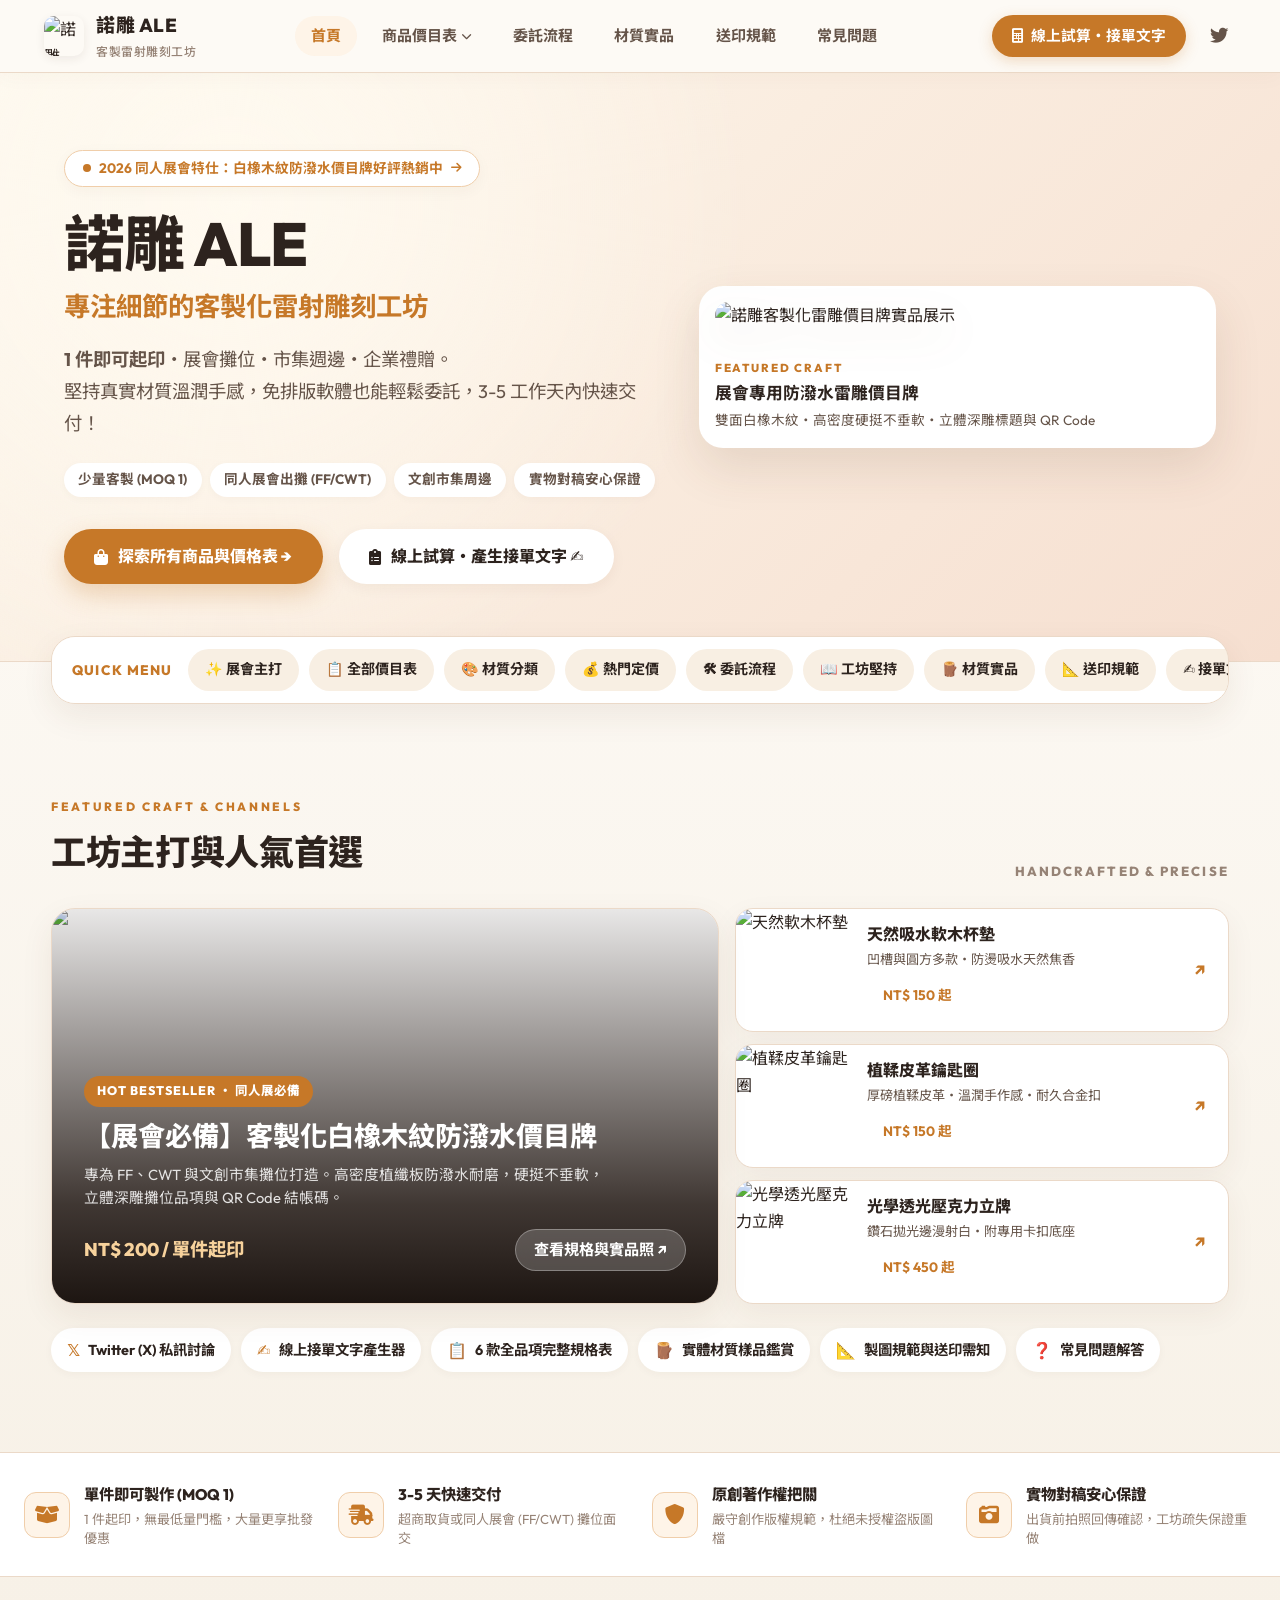
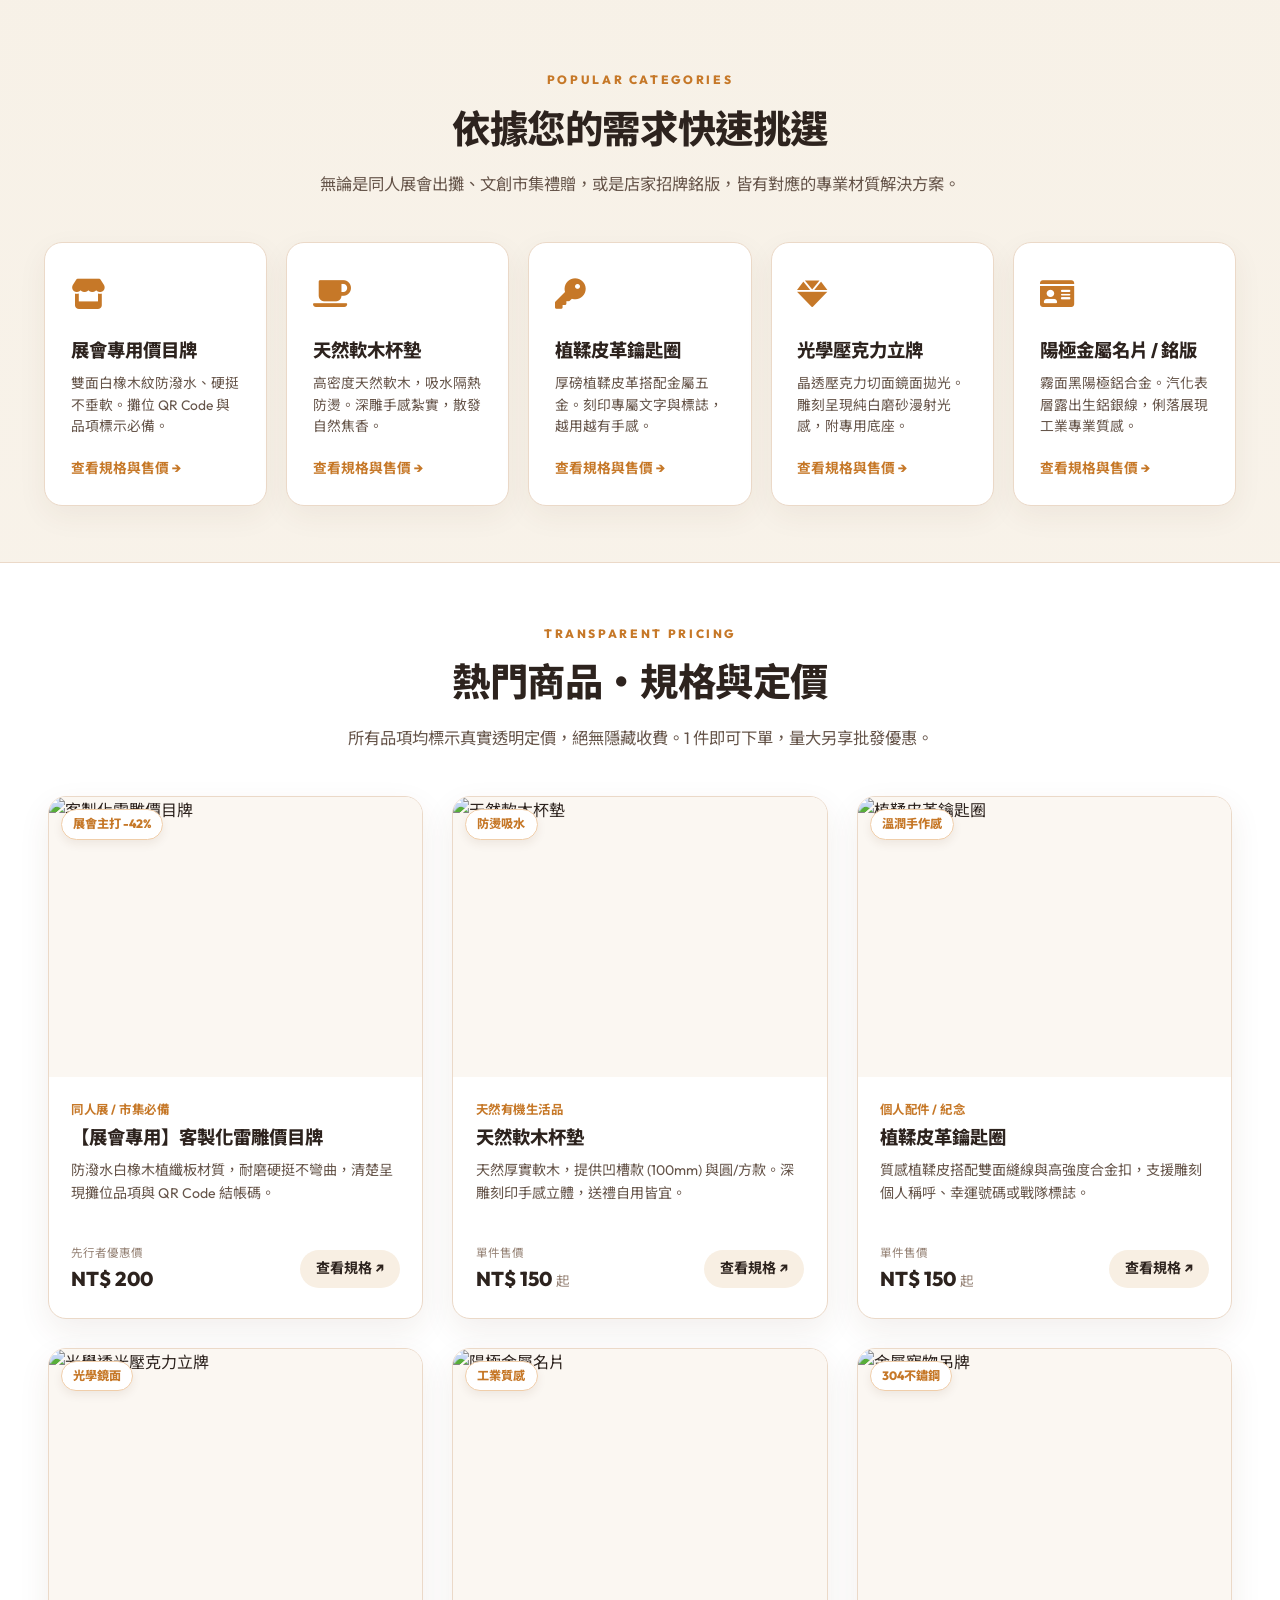
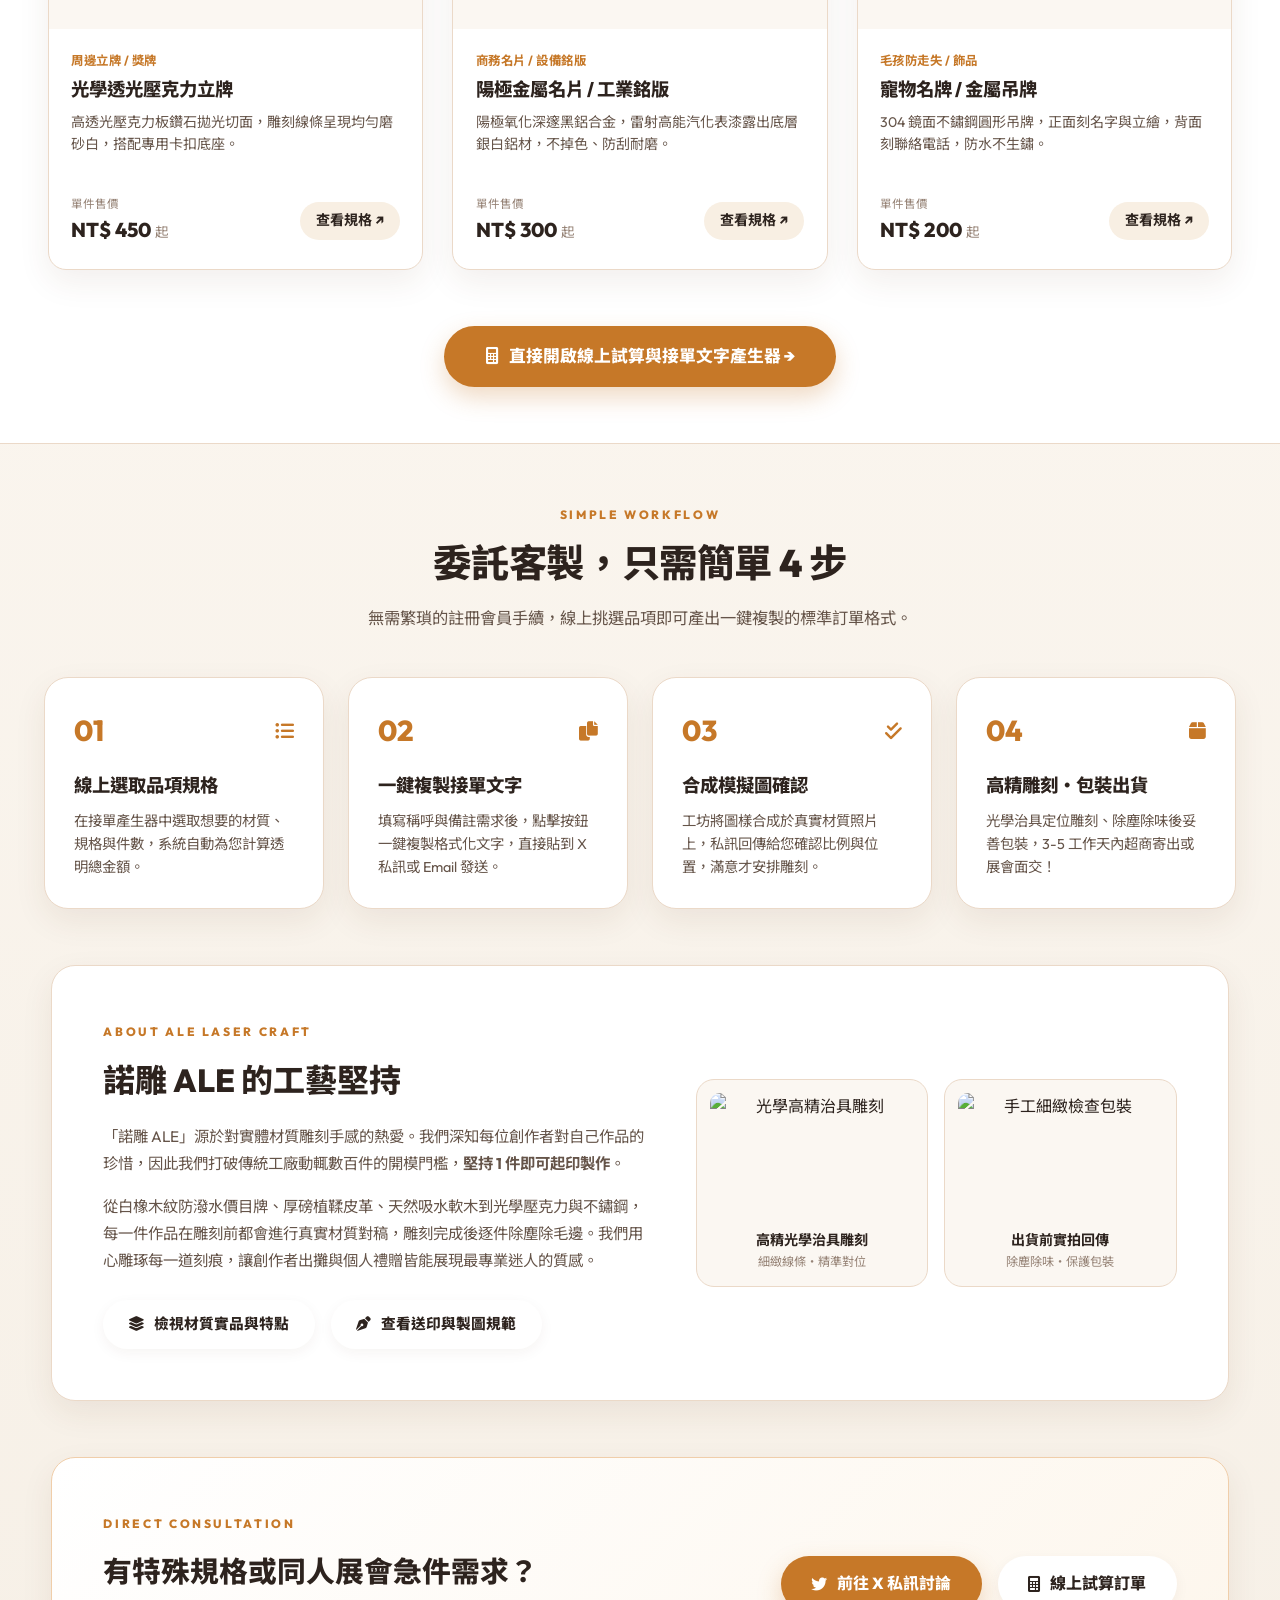
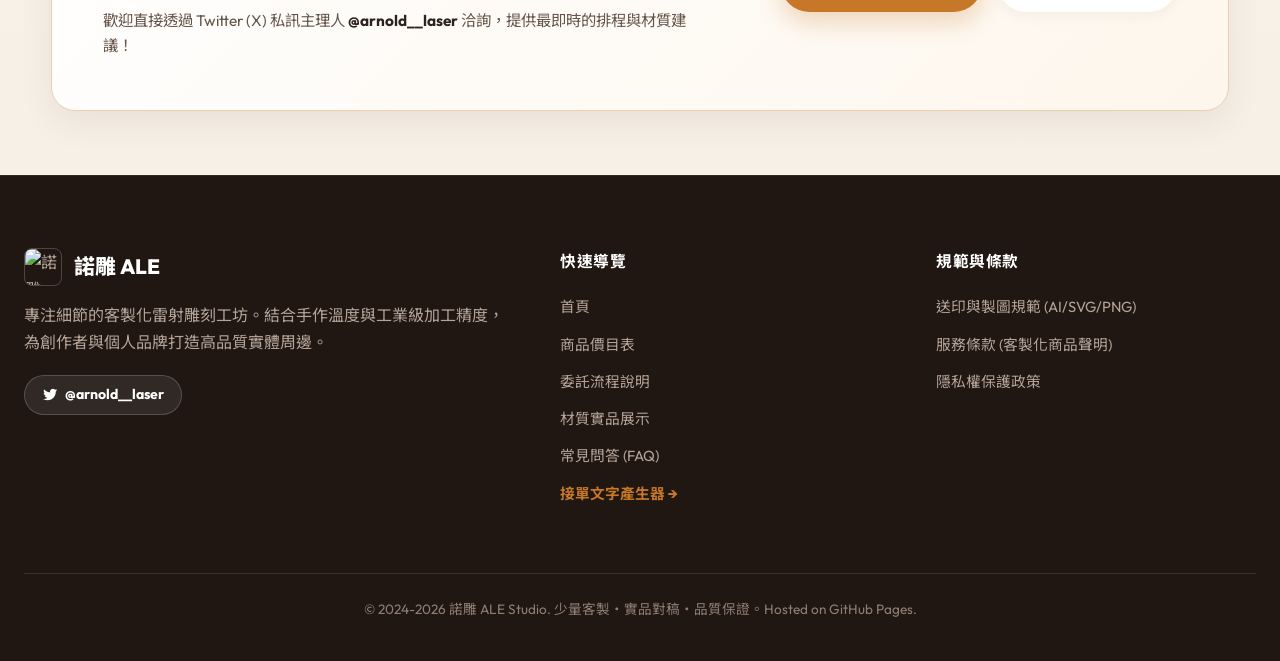
==== commit fb418a88: "feat(products): Make entire product card clickable and remove dual buttons" ====
--- a/index.html
+++ b/index.html
@@ -364,7 +364,7 @@
 
                 <div class="product-grid">
                     <!-- 商品 1: 價目牌 -->
-                    <div class="product-card panel">
+                    <a href="product-detail.html?id=priceboard" class="product-card panel">
                         <div class="product-thumb-wrap">
                             <img src="./static/images/priceboard_mockup.png" alt="客製化雷雕價目牌">
                             <span class="product-badge-overlay">展會主打 -42%</span>
@@ -378,13 +378,13 @@
                                     <span class="price-hint">先行者優惠價</span>
                                     <span class="product-price">NT$ 200</span>
                                 </div>
-                                <a href="product-detail.html?id=priceboard" class="product-action-btn">查看規格</a>
+                                <span class="product-action-btn">查看規格 ↗</span>
                             </div>
                         </div>
-                    </div>
+                    </a>
 
                     <!-- 商品 2: 軟木杯墊 -->
-                    <div class="product-card panel">
+                    <a href="product-detail.html?id=coaster" class="product-card panel">
                         <div class="product-thumb-wrap">
                             <img src="./static/images/coaster_default.png" alt="天然軟木杯墊">
                             <span class="product-badge-overlay">防燙吸水</span>
@@ -398,13 +398,13 @@
                                     <span class="price-hint">單件售價</span>
                                     <span class="product-price">NT$ 150 <small style="font-size: 0.85rem; font-weight: normal; color: var(--text-muted);">起</small></span>
                                 </div>
-                                <a href="product-detail.html?id=coaster" class="product-action-btn">查看規格</a>
+                                <span class="product-action-btn">查看規格 ↗</span>
                             </div>
                         </div>
-                    </div>
+                    </a>
 
                     <!-- 商品 3: 皮革鑰匙圈 -->
-                    <div class="product-card panel">
+                    <a href="product-detail.html?id=keychain" class="product-card panel">
                         <div class="product-thumb-wrap">
                             <img src="./static/images/leather_keychain.jpg" alt="植鞣皮革鑰匙圈">
                             <span class="product-badge-overlay">溫潤手作感</span>
@@ -418,13 +418,13 @@
                                     <span class="price-hint">單件售價</span>
                                     <span class="product-price">NT$ 150 <small style="font-size: 0.85rem; font-weight: normal; color: var(--text-muted);">起</small></span>
                                 </div>
-                                <a href="product-detail.html?id=keychain" class="product-action-btn">查看規格</a>
+                                <span class="product-action-btn">查看規格 ↗</span>
                             </div>
                         </div>
-                    </div>
+                    </a>
 
                     <!-- 商品 4: 壓克力立牌 -->
-                    <div class="product-card panel">
+                    <a href="product-detail.html?id=stand" class="product-card panel">
                         <div class="product-thumb-wrap">
                             <img src="./static/images/mat_acrylic_engraved.png" alt="光學透光壓克力立牌">
                             <span class="product-badge-overlay">光學鏡面</span>
@@ -438,13 +438,13 @@
                                     <span class="price-hint">單件售價</span>
                                     <span class="product-price">NT$ 450 <small style="font-size: 0.85rem; font-weight: normal; color: var(--text-muted);">起</small></span>
                                 </div>
-                                <a href="product-detail.html?id=stand" class="product-action-btn">查看規格</a>
+                                <span class="product-action-btn">查看規格 ↗</span>
                             </div>
                         </div>
-                    </div>
+                    </a>
 
                     <!-- 商品 5: 金屬名片銘版 -->
-                    <div class="product-card panel">
+                    <a href="product-detail.html?id=cardcheck" class="product-card panel">
                         <div class="product-thumb-wrap">
                             <img src="./static/images/mat_metal_raw_v2.png" alt="陽極金屬名片">
                             <span class="product-badge-overlay">工業質感</span>
@@ -458,13 +458,13 @@
                                     <span class="price-hint">單件售價</span>
                                     <span class="product-price">NT$ 300 <small style="font-size: 0.85rem; font-weight: normal; color: var(--text-muted);">起</small></span>
                                 </div>
-                                <a href="product-detail.html?id=cardcheck" class="product-action-btn">查看規格</a>
+                                <span class="product-action-btn">查看規格 ↗</span>
                             </div>
                         </div>
-                    </div>
+                    </a>
 
                     <!-- 商品 6: 寵物名牌 -->
-                    <div class="product-card panel">
+                    <a href="product-detail.html?id=tag" class="product-card panel">
                         <div class="product-thumb-wrap">
                             <img src="./static/images/mat_metal_engraved_v2.png" alt="金屬寵物吊牌">
                             <span class="product-badge-overlay">304不鏽鋼</span>
@@ -478,10 +478,10 @@
                                     <span class="price-hint">單件售價</span>
                                     <span class="product-price">NT$ 200 <small style="font-size: 0.85rem; font-weight: normal; color: var(--text-muted);">起</small></span>
                                 </div>
-                                <a href="product-detail.html?id=tag" class="product-action-btn">查看規格</a>
+                                <span class="product-action-btn">查看規格 ↗</span>
                             </div>
                         </div>
-                    </div>
+                    </a>
                 </div>
 
                 <div style="text-align: center; margin-top: 3.5rem;">
--- a/static/css/style.css
+++ b/static/css/style.css
@@ -1061,12 +1061,21 @@
     transition: transform 0.28s ease, border-color 0.28s ease, box-shadow 0.28s ease;
     display: flex;
     flex-direction: column;
+    text-decoration: none;
+    color: inherit;
+    cursor: pointer;
 }
 
 .product-card:hover {
     transform: translateY(-4px);
     border-color: var(--accent-gold-border);
     box-shadow: var(--shadow-hover);
+}
+
+.product-card:hover .product-action-btn {
+    background: var(--accent-gold);
+    color: #ffffff;
+    border-color: var(--accent-gold);
 }
 
 .product-thumb-wrap {
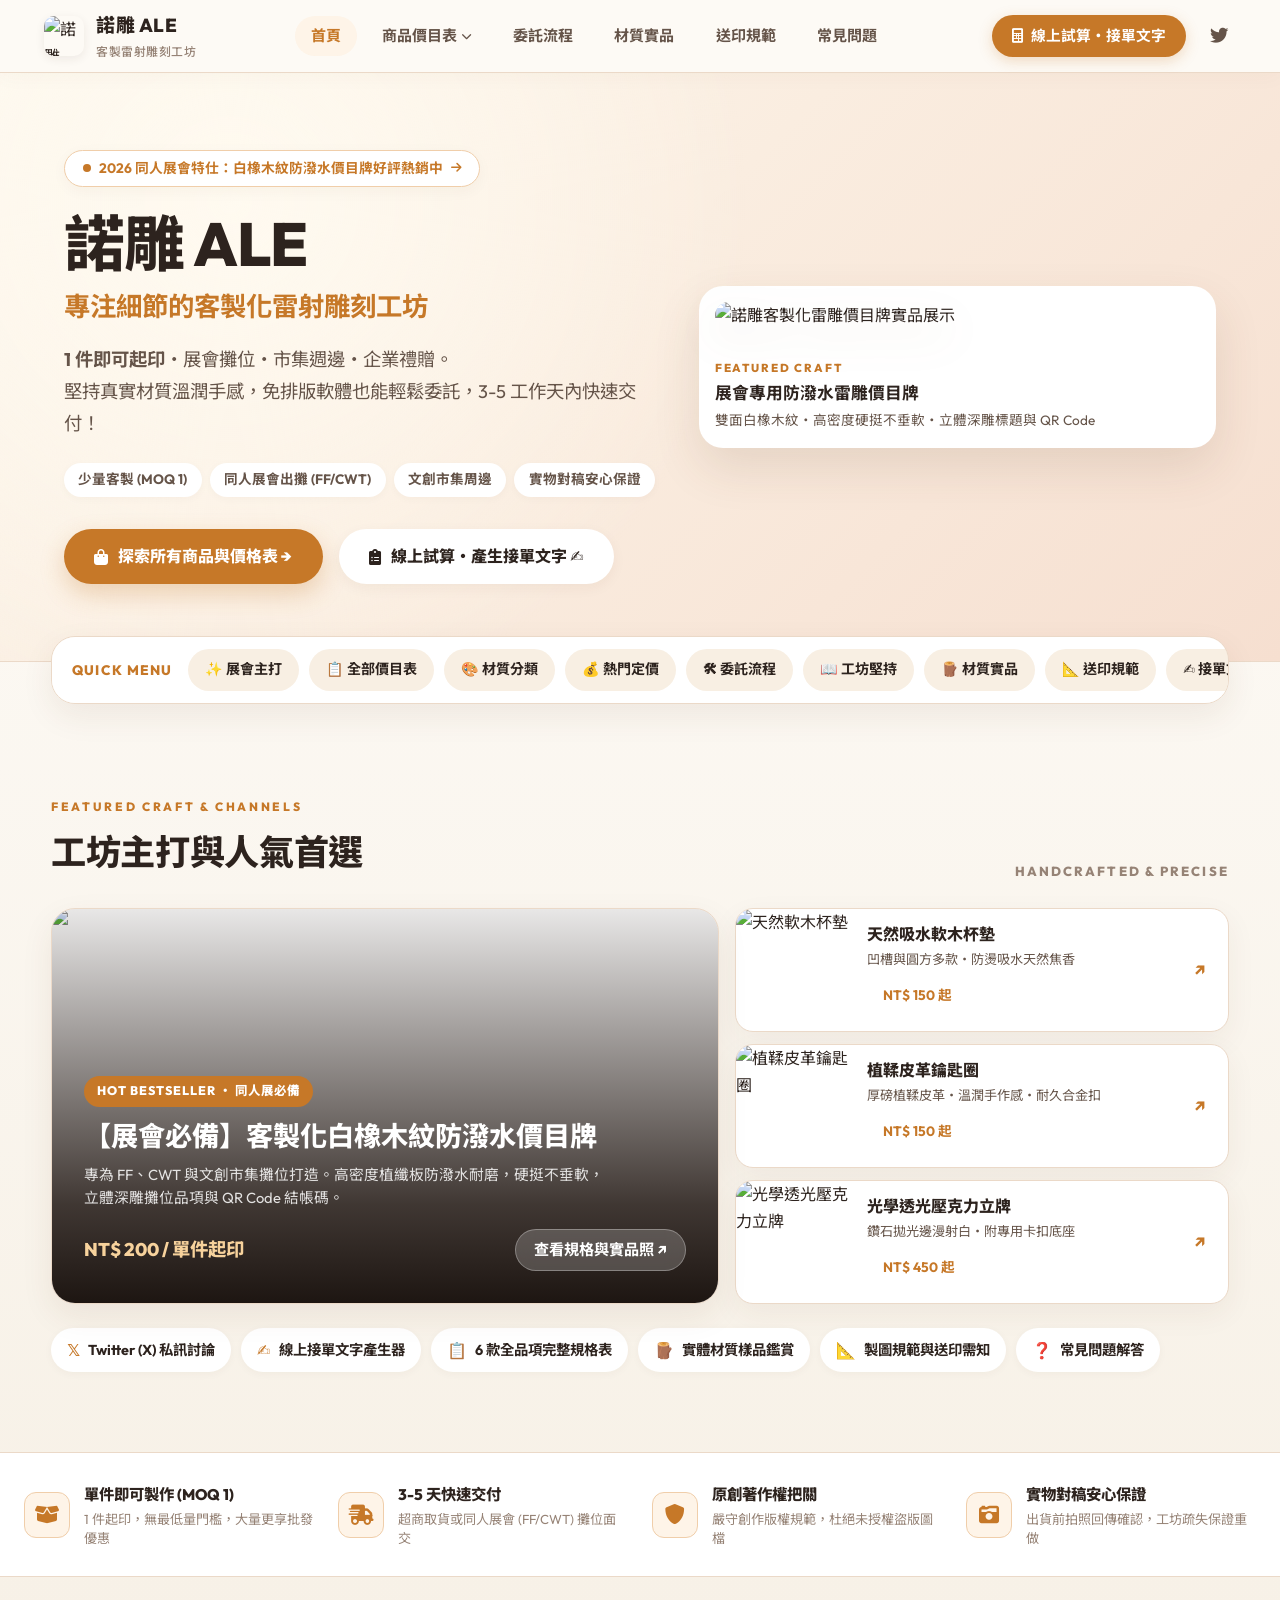
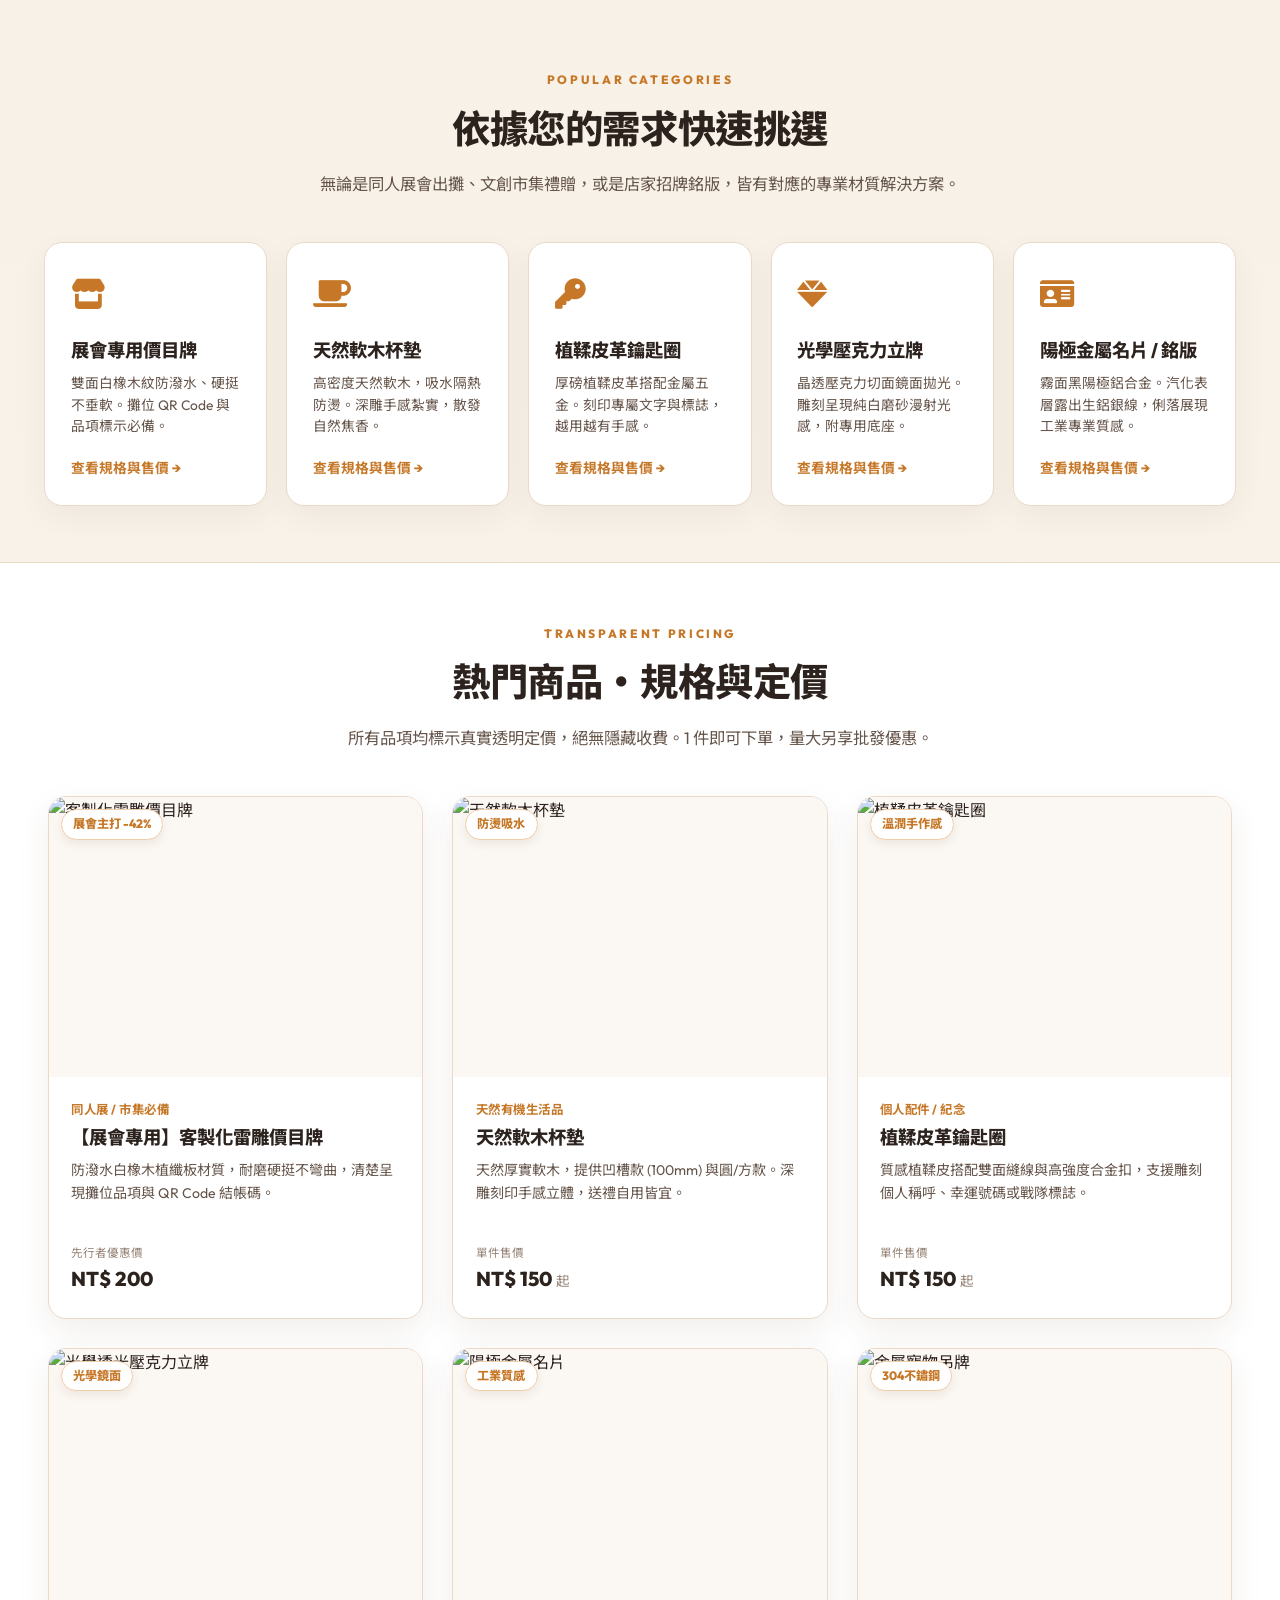
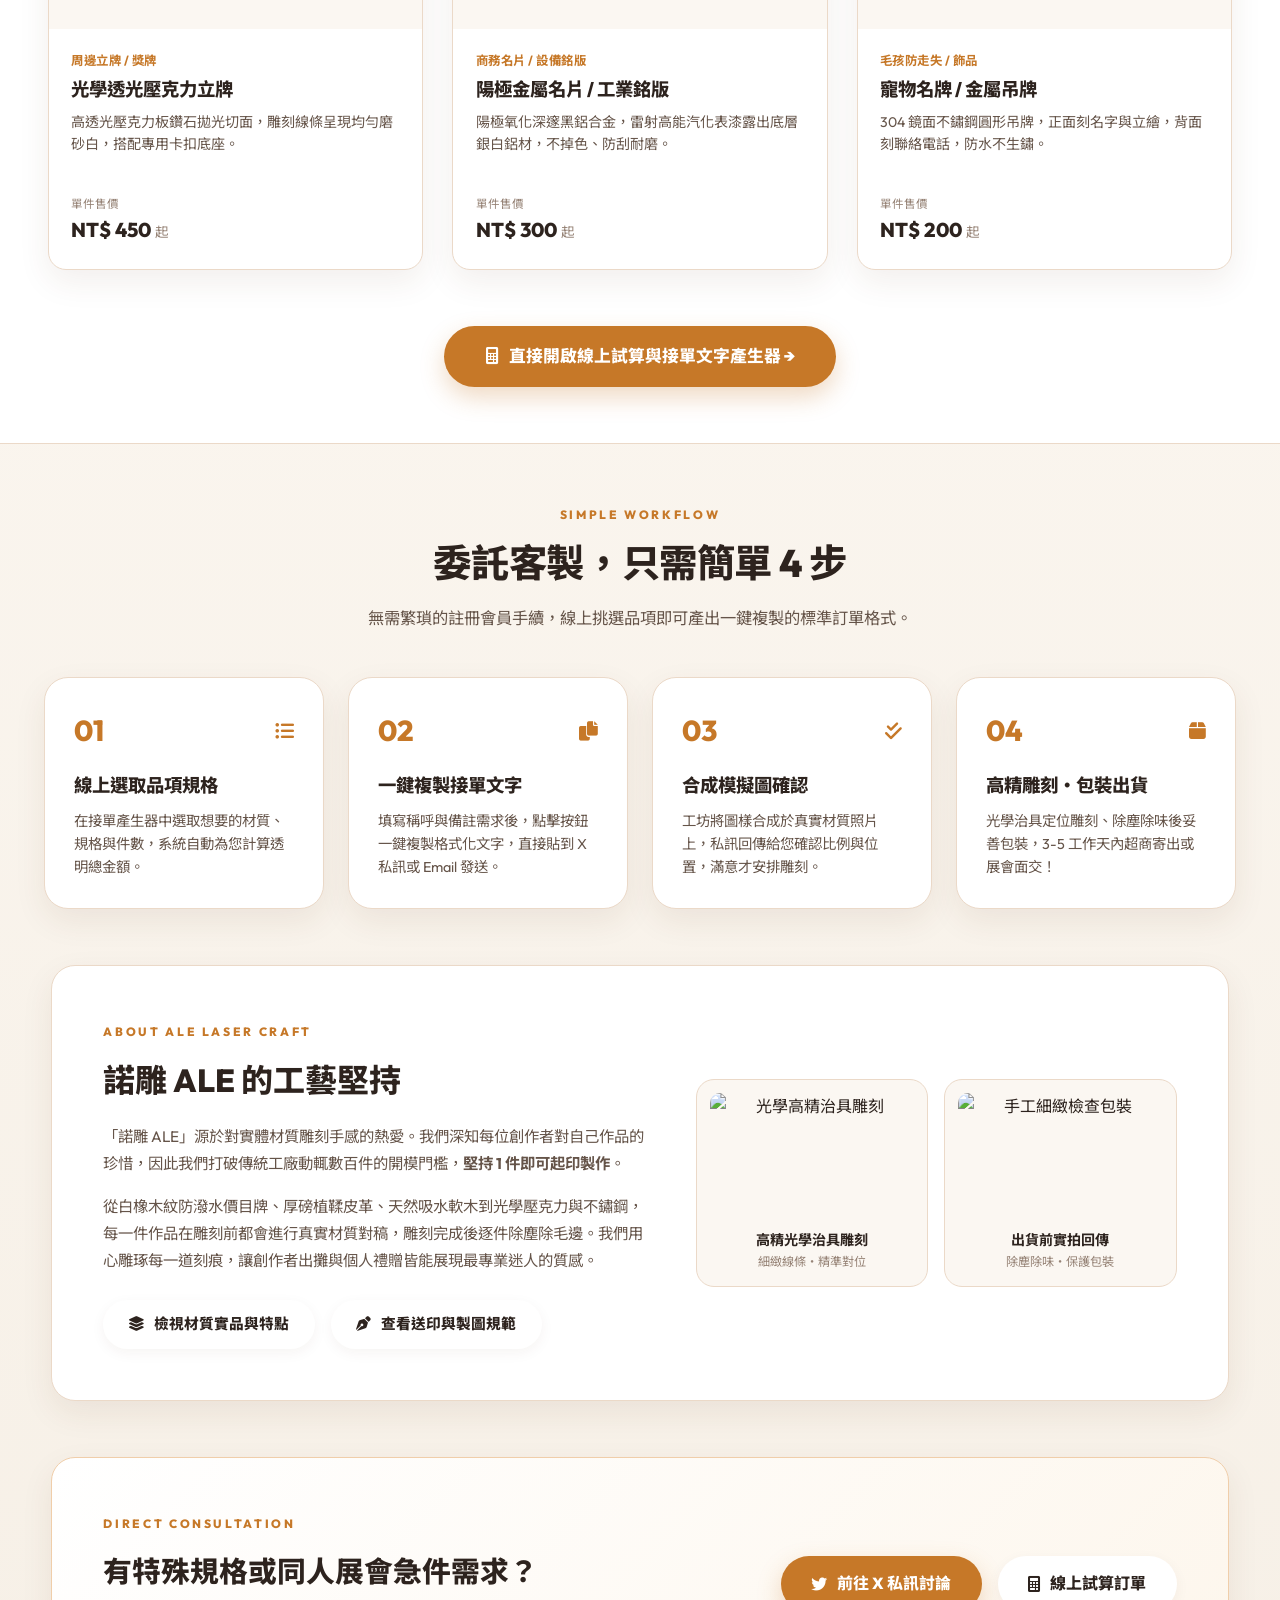
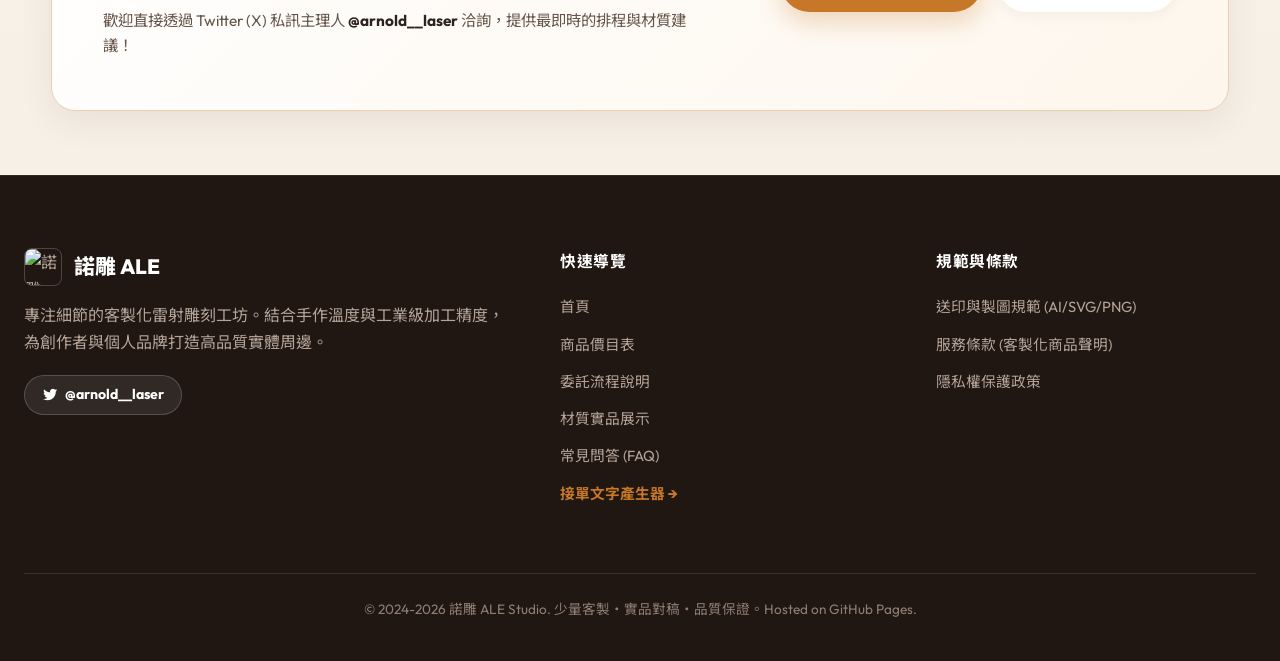
==== commit 7eae1a15: "refactor(products): Remove redundant view spec button since full card is clickable" ====
--- a/index.html
+++ b/index.html
@@ -378,7 +378,6 @@
                                     <span class="price-hint">先行者優惠價</span>
                                     <span class="product-price">NT$ 200</span>
                                 </div>
-                                <span class="product-action-btn">查看規格 ↗</span>
                             </div>
                         </div>
                     </a>
@@ -398,7 +397,6 @@
                                     <span class="price-hint">單件售價</span>
                                     <span class="product-price">NT$ 150 <small style="font-size: 0.85rem; font-weight: normal; color: var(--text-muted);">起</small></span>
                                 </div>
-                                <span class="product-action-btn">查看規格 ↗</span>
                             </div>
                         </div>
                     </a>
@@ -418,7 +416,6 @@
                                     <span class="price-hint">單件售價</span>
                                     <span class="product-price">NT$ 150 <small style="font-size: 0.85rem; font-weight: normal; color: var(--text-muted);">起</small></span>
                                 </div>
-                                <span class="product-action-btn">查看規格 ↗</span>
                             </div>
                         </div>
                     </a>
@@ -438,7 +435,6 @@
                                     <span class="price-hint">單件售價</span>
                                     <span class="product-price">NT$ 450 <small style="font-size: 0.85rem; font-weight: normal; color: var(--text-muted);">起</small></span>
                                 </div>
-                                <span class="product-action-btn">查看規格 ↗</span>
                             </div>
                         </div>
                     </a>
@@ -458,7 +454,6 @@
                                     <span class="price-hint">單件售價</span>
                                     <span class="product-price">NT$ 300 <small style="font-size: 0.85rem; font-weight: normal; color: var(--text-muted);">起</small></span>
                                 </div>
-                                <span class="product-action-btn">查看規格 ↗</span>
                             </div>
                         </div>
                     </a>
@@ -478,7 +473,6 @@
                                     <span class="price-hint">單件售價</span>
                                     <span class="product-price">NT$ 200 <small style="font-size: 0.85rem; font-weight: normal; color: var(--text-muted);">起</small></span>
                                 </div>
-                                <span class="product-action-btn">查看規格 ↗</span>
                             </div>
                         </div>
                     </a>
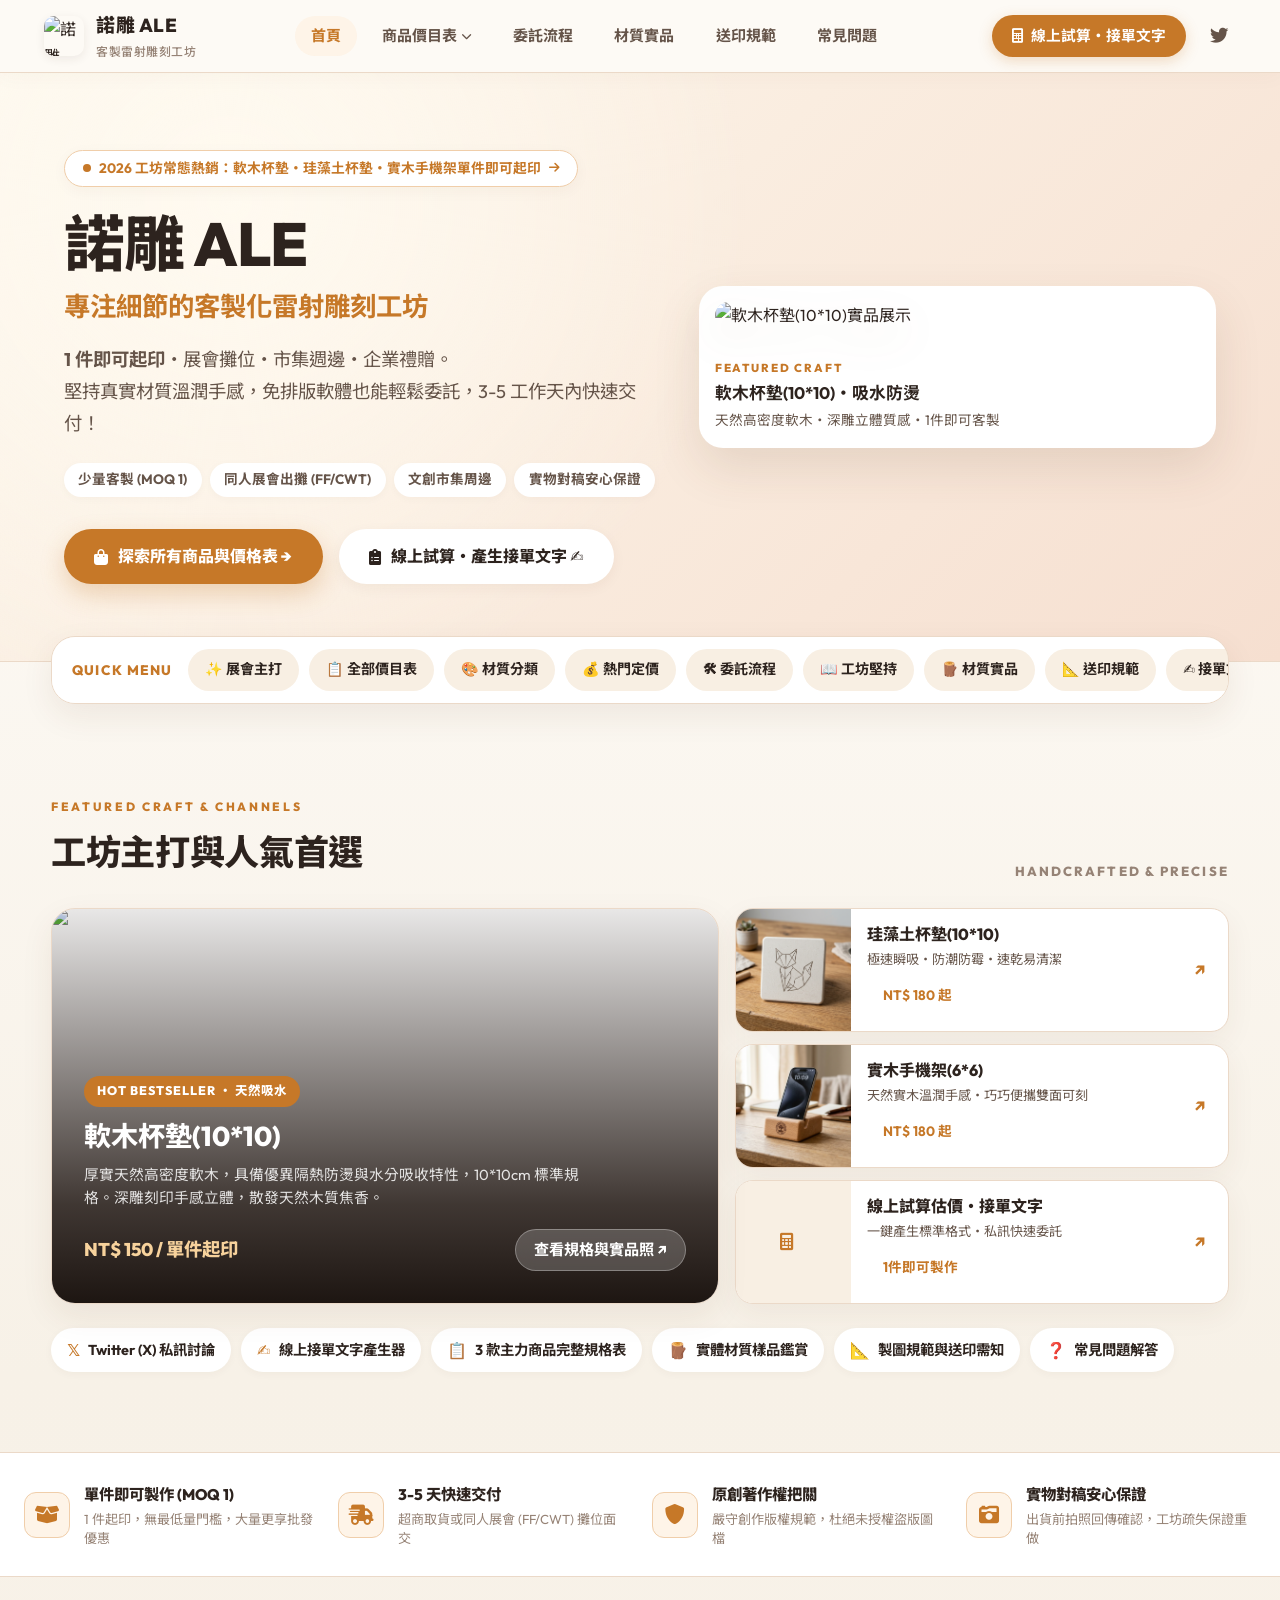
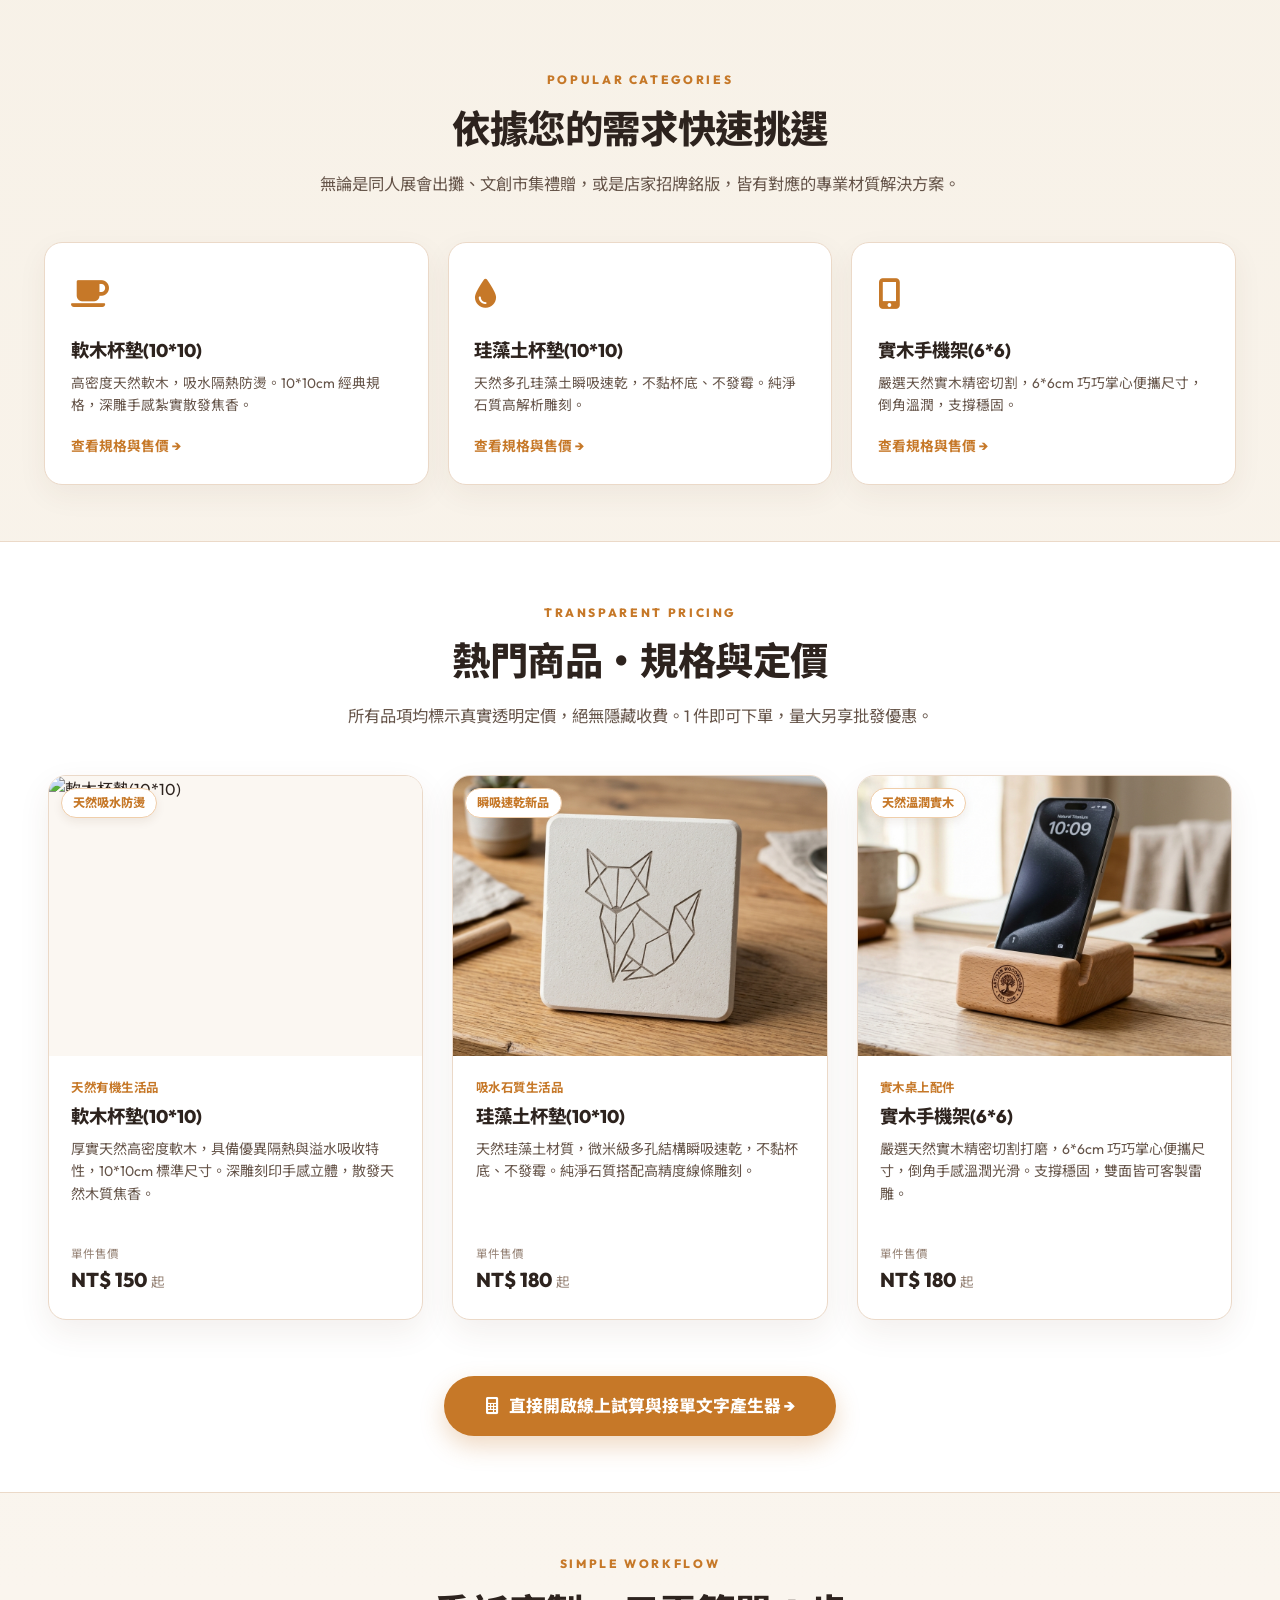
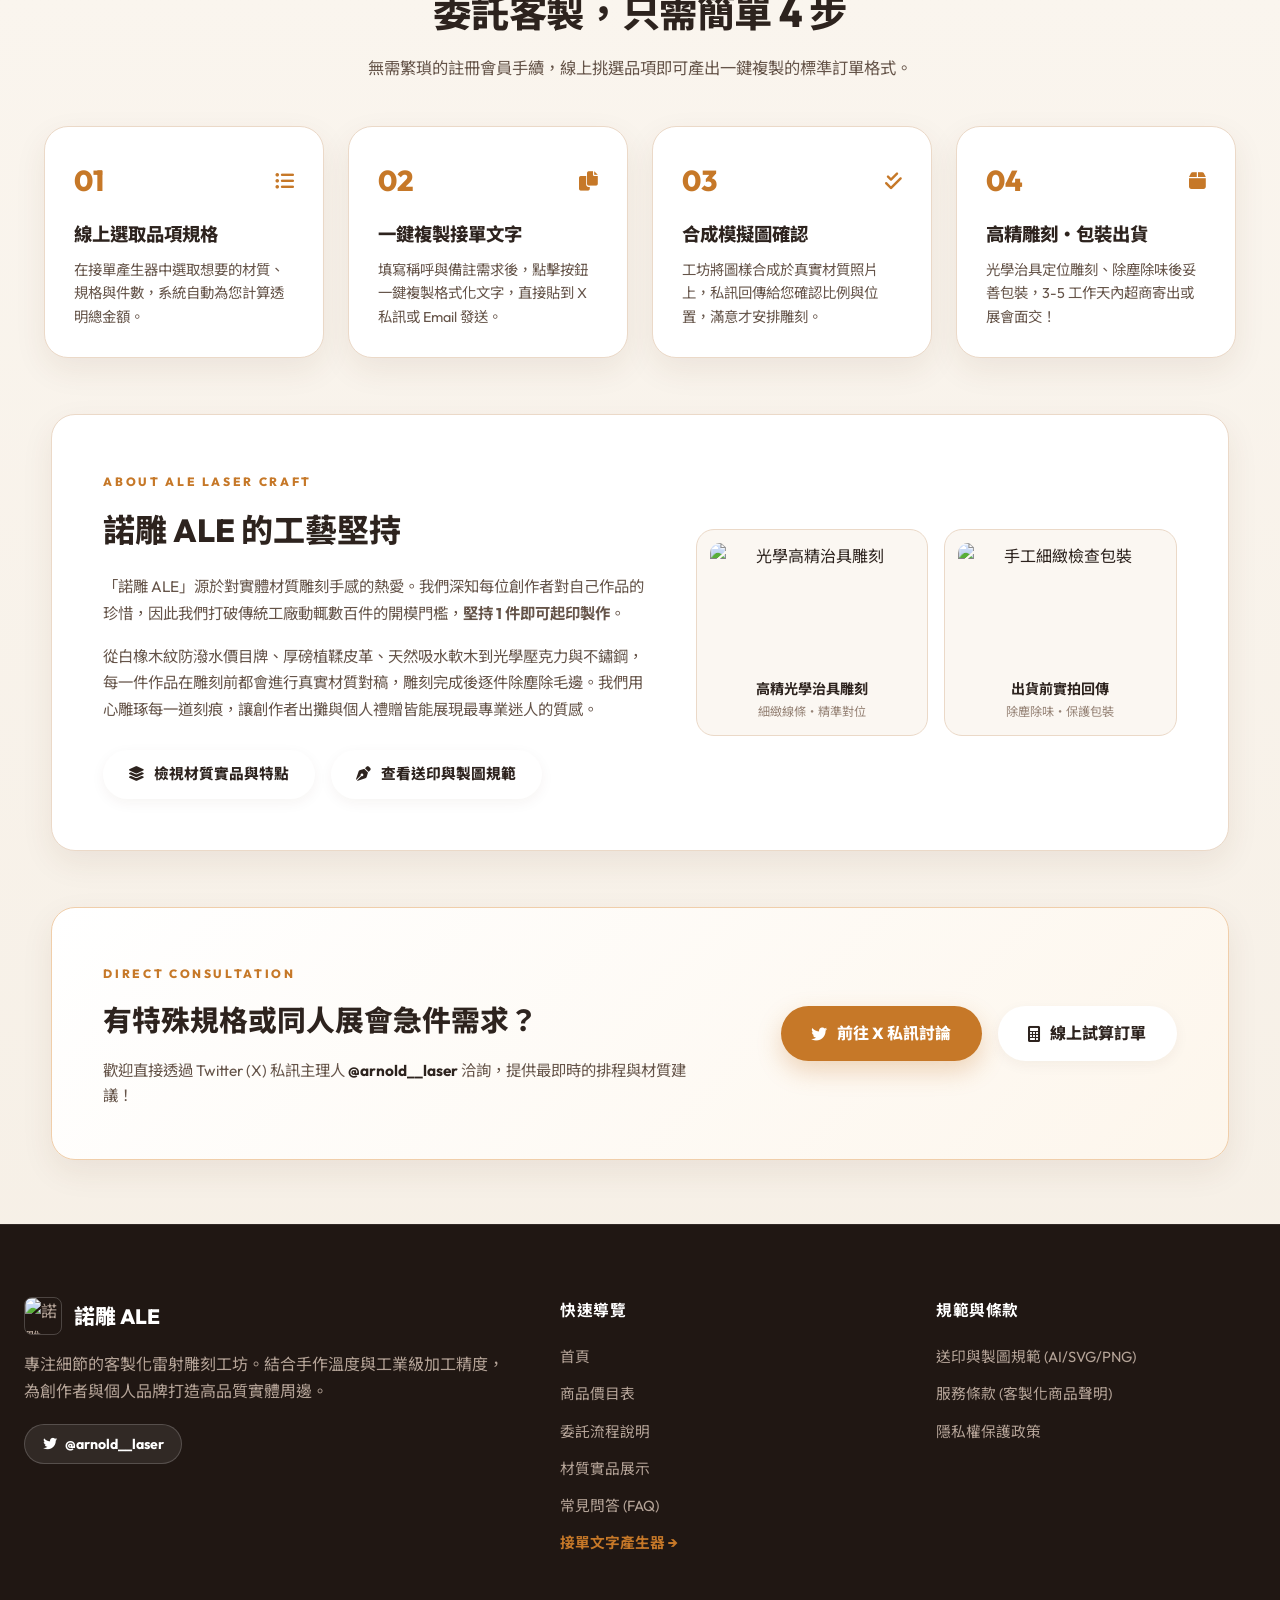
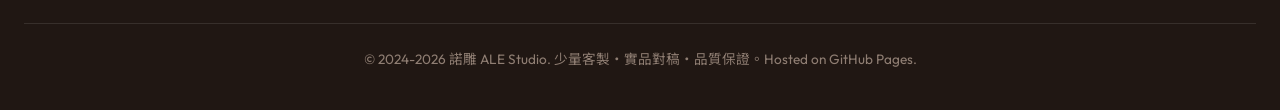
==== commit 8c08defa: "feat(catalog): Restrict displayed products to Cork Coaster 10x10, Diatomite Coaster 10x10, and Wood " ====
--- a/index.html
+++ b/index.html
@@ -56,14 +56,11 @@
                 <div class="dropdown">
                     <a href="products.html" class="nav-link">商品價目表 <i class="fas fa-chevron-down" style="font-size: 0.7em;"></i></a>
                     <div class="dropdown-content">
-                        <a href="product-detail.html?id=priceboard">【展會必備】客製雷雕價目牌</a>
-                        <a href="product-detail.html?id=coaster">天然吸水軟木杯墊</a>
-                        <a href="product-detail.html?id=keychain">植鞣皮革鑰匙圈</a>
-                        <a href="product-detail.html?id=stand">光學透光壓克力立牌</a>
-                        <a href="product-detail.html?id=cardcheck">陽極金屬名片 / 工業銘版</a>
-                        <a href="product-detail.html?id=tag">寵物名牌 / 金屬吊牌</a>
+                        <a href="product-detail.html?id=coaster">軟木杯墊(10*10)</a>
+                        <a href="product-detail.html?id=diatomite_coaster">珪藻土杯墊(10*10)</a>
+                        <a href="product-detail.html?id=wood_phone_stand">實木手機架(6*6)</a>
                         <hr style="border: 0; border-top: 1px solid var(--border-subtle); margin: 0.4rem 0;">
-                        <a href="products.html" style="color: var(--accent-gold); font-weight: 700;">瀏覽所有 6 款品項 &rarr;</a>
+                        <a href="products.html" style="color: var(--accent-gold); font-weight: 700;">瀏覽所有 3 款品項 &rarr;</a>
                     </div>
                 </div>
 
@@ -95,9 +92,9 @@
         <header class="hero hero-new">
             <div class="hero-copy">
                 <!-- 展會特仕公告膠囊 -->
-                <a href="product-detail.html?id=priceboard" class="hero-badge-pill">
+                <a href="product-detail.html?id=coaster" class="hero-badge-pill">
                     <span class="badge-dot"></span>
-                    <span>2026 同人展會特仕：白橡木紋防潑水價目牌好評熱銷中</span>
+                    <span>2026 工坊常態熱銷：軟木杯墊・珪藻土杯墊・實木手機架單件即可起印</span>
                     <i class="fas fa-arrow-right" style="font-size: 0.75rem;"></i>
                 </a>
 
@@ -133,11 +130,11 @@
             <!-- 右側 Hero 實物視覺展示 (無影片，高清立體展示) -->
             <div class="hero-art-container">
                 <div class="hero-art-card">
-                    <img class="hero-art" src="./static/images/priceboard_mockup.png" alt="諾雕客製化雷雕價目牌實品展示">
+                    <img class="hero-art" src="./static/images/coaster_default.png" alt="軟木杯墊(10*10)實品展示">
                     <div class="hero-art-caption">
                         <span class="art-kicker">FEATURED CRAFT</span>
-                        <strong>展會專用防潑水雷雕價目牌</strong>
-                        <span>雙面白橡木紋・高密度硬挺不垂軟・立體深雕標題與 QR Code</span>
+                        <strong>軟木杯墊(10*10)・吸水防燙</strong>
+                        <span>天然高密度軟木・深雕立體質感・1件即可客製</span>
                     </div>
                 </div>
             </div>
@@ -172,50 +169,52 @@
 
             <div class="channel-feature-grid">
                 <!-- 左側：主打特仕大卡片 (Main Featured Hero Card) -->
-                <a class="channel-main panel" href="product-detail.html?id=priceboard">
-                    <img src="./static/images/priceboard_mockup.png" alt="客製化白橡木雷雕價目牌">
+                <a class="channel-main panel" href="product-detail.html?id=coaster">
+                    <img src="./static/images/coaster_default.png" alt="軟木杯墊(10*10)">
                     <div class="channel-overlay">
-                        <span class="tag">HOT BESTSELLER ・ 同人展必備</span>
-                        <h3>【展會必備】客製化白橡木紋防潑水價目牌</h3>
-                        <p>專為 FF、CWT 與文創市集攤位打造。高密度植纖板防潑水耐磨，硬挺不垂軟，立體深雕攤位品項與 QR Code 結帳碼。</p>
+                        <span class="tag">HOT BESTSELLER ・ 天然吸水</span>
+                        <h3>軟木杯墊(10*10)</h3>
+                        <p>厚實天然高密度軟木，具備優異隔熱防燙與水分吸收特性，10*10cm 標準規格。深雕刻印手感立體，散發天然木質焦香。</p>
                         <div class="channel-bottom-row">
-                            <span class="channel-price-tag">NT$ 200 / 單件起印</span>
+                            <span class="channel-price-tag">NT$ 150 / 單件起印</span>
                             <b>查看規格與實品照 ↗</b>
                         </div>
                     </div>
                 </a>
 
-                <!-- 右側：三款熱門迷你卡片 (Side Mini Cards) -->
+                <!-- 右側：主力商品迷你卡片 (Side Mini Cards) -->
                 <div class="channel-side">
-                    <!-- Mini 1: 軟木杯墊 -->
-                    <a class="channel-mini panel" href="product-detail.html?id=coaster">
-                        <img src="./static/images/coaster_default.png" alt="天然軟木杯墊">
+                    <!-- Mini 1: 珪藻土杯墊 -->
+                    <a class="channel-mini panel" href="product-detail.html?id=diatomite_coaster">
+                        <img src="./static/images/diatomite_coaster.png" alt="珪藻土杯墊(10*10)">
                         <span>
-                            <b>天然吸水軟木杯墊</b>
-                            <small>凹槽與圓方多款・防燙吸水天然焦香</small>
-                            <span class="mini-price">NT$ 150 起</span>
+                            <b>珪藻土杯墊(10*10)</b>
+                            <small>極速瞬吸・防潮防霉・速乾易清潔</small>
+                            <span class="mini-price">NT$ 180 起</span>
                         </span>
                         <i>↗</i>
                     </a>
 
-                    <!-- Mini 2: 皮革鑰匙圈 -->
-                    <a class="channel-mini panel" href="product-detail.html?id=keychain">
-                        <img src="./static/images/leather_keychain.jpg" alt="植鞣皮革鑰匙圈">
+                    <!-- Mini 2: 實木手機架 -->
+                    <a class="channel-mini panel" href="product-detail.html?id=wood_phone_stand">
+                        <img src="./static/images/wood_phone_stand.png" alt="實木手機架(6*6)">
                         <span>
-                            <b>植鞣皮革鑰匙圈</b>
-                            <small>厚磅植鞣皮革・溫潤手作感・耐久合金扣</small>
-                            <span class="mini-price">NT$ 150 起</span>
+                            <b>實木手機架(6*6)</b>
+                            <small>天然實木溫潤手感・巧巧便攜雙面可刻</small>
+                            <span class="mini-price">NT$ 180 起</span>
                         </span>
                         <i>↗</i>
                     </a>
 
-                    <!-- Mini 3: 壓克力立牌 -->
-                    <a class="channel-mini panel" href="product-detail.html?id=stand">
-                        <img src="./static/images/mat_acrylic_engraved.png" alt="光學透光壓克力立牌">
+                    <!-- Mini 3: 線上試算接單產生器 -->
+                    <a class="channel-mini panel" href="booking.html">
+                        <div style="width: 115px; height: 100%; min-height: 100px; background: var(--bg-pill); display: flex; align-items: center; justify-content: center; font-size: 1.8rem; color: var(--accent-gold);">
+                            <i class="fas fa-calculator"></i>
+                        </div>
                         <span>
-                            <b>光學透光壓克力立牌</b>
-                            <small>鑽石拋光邊漫射白・附專用卡扣底座</small>
-                            <span class="mini-price">NT$ 450 起</span>
+                            <b>線上試算估價・接單文字</b>
+                            <small>一鍵產生標準格式・私訊快速委託</small>
+                            <span class="mini-price">1件即可製作</span>
                         </span>
                         <i>↗</i>
                     </a>
@@ -234,7 +233,7 @@
                 </a>
                 <a href="products.html">
                     <span class="brand-icon" aria-hidden="true">📋</span>
-                    <span>6 款全品項完整規格表</span>
+                    <span>3 款主力商品完整規格表</span>
                 </a>
                 <a href="materials.html">
                     <span class="brand-icon" aria-hidden="true">🪵</span>
@@ -299,52 +298,32 @@
             </div>
 
             <div class="category-cards-grid">
-                <!-- 展會價目牌 -->
-                <a href="product-detail.html?id=priceboard" class="category-card panel">
-                    <div>
-                        <div class="category-card-icon"><i class="fas fa-store"></i></div>
-                        <h3>展會專用價目牌</h3>
-                        <p>雙面白橡木紋防潑水、硬挺不垂軟。攤位 QR Code 與品項標示必備。</p>
-                    </div>
-                    <div class="category-card-action">查看規格與售價 &rarr;</div>
-                </a>
-
-                <!-- 軟木杯墊 -->
+                <!-- 1. 軟木杯墊(10*10) -->
                 <a href="product-detail.html?id=coaster" class="category-card panel">
                     <div>
                         <div class="category-card-icon"><i class="fas fa-coffee"></i></div>
-                        <h3>天然軟木杯墊</h3>
-                        <p>高密度天然軟木，吸水隔熱防燙。深雕手感紮實，散發自然焦香。</p>
+                        <h3>軟木杯墊(10*10)</h3>
+                        <p>高密度天然軟木，吸水隔熱防燙。10*10cm 經典規格，深雕手感紮實散發焦香。</p>
                     </div>
                     <div class="category-card-action">查看規格與售價 &rarr;</div>
                 </a>
 
-                <!-- 皮革鑰匙圈 -->
-                <a href="product-detail.html?id=keychain" class="category-card panel">
+                <!-- 2. 珪藻土杯墊(10*10) -->
+                <a href="product-detail.html?id=diatomite_coaster" class="category-card panel">
                     <div>
-                        <div class="category-card-icon"><i class="fas fa-key"></i></div>
-                        <h3>植鞣皮革鑰匙圈</h3>
-                        <p>厚磅植鞣皮革搭配金屬五金。刻印專屬文字與標誌，越用越有手感。</p>
+                        <div class="category-card-icon"><i class="fas fa-tint"></i></div>
+                        <h3>珪藻土杯墊(10*10)</h3>
+                        <p>天然多孔珪藻土瞬吸速乾，不黏杯底、不發霉。純淨石質高解析雕刻。</p>
                     </div>
                     <div class="category-card-action">查看規格與售價 &rarr;</div>
                 </a>
 
-                <!-- 光學壓克力 -->
-                <a href="product-detail.html?id=stand" class="category-card panel">
+                <!-- 3. 實木手機架(6*6) -->
+                <a href="product-detail.html?id=wood_phone_stand" class="category-card panel">
                     <div>
-                        <div class="category-card-icon"><i class="fas fa-gem"></i></div>
-                        <h3>光學壓克力立牌</h3>
-                        <p>晶透壓克力切面鏡面拋光。雕刻呈現純白磨砂漫射光感，附專用底座。</p>
-                    </div>
-                    <div class="category-card-action">查看規格與售價 &rarr;</div>
-                </a>
-
-                <!-- 金屬名片銘版 -->
-                <a href="product-detail.html?id=cardcheck" class="category-card panel">
-                    <div>
-                        <div class="category-card-icon"><i class="fas fa-id-card"></i></div>
-                        <h3>陽極金屬名片 / 銘版</h3>
-                        <p>霧面黑陽極鋁合金。汽化表層露出生鋁銀線，俐落展現工業專業質感。</p>
+                        <div class="category-card-icon"><i class="fas fa-mobile-alt"></i></div>
+                        <h3>實木手機架(6*6)</h3>
+                        <p>嚴選天然實木精密切割，6*6cm 巧巧掌心便攜尺寸，倒角溫潤，支撐穩固。</p>
                     </div>
                     <div class="category-card-action">查看規格與售價 &rarr;</div>
                 </a>
@@ -363,35 +342,16 @@
                 </div>
 
                 <div class="product-grid">
-                    <!-- 商品 1: 價目牌 -->
-                    <a href="product-detail.html?id=priceboard" class="product-card panel">
-                        <div class="product-thumb-wrap">
-                            <img src="./static/images/priceboard_mockup.png" alt="客製化雷雕價目牌">
-                            <span class="product-badge-overlay">展會主打 -42%</span>
-                        </div>
-                        <div class="product-body">
-                            <span class="product-category-label">同人展 / 市集必備</span>
-                            <h3 class="product-title">【展會專用】客製化雷雕價目牌</h3>
-                            <p class="product-desc">防潑水白橡木植纖板材質，耐磨硬挺不彎曲，清楚呈現攤位品項與 QR Code 結帳碼。</p>
-                            <div class="product-meta-row">
-                                <div class="product-price-block">
-                                    <span class="price-hint">先行者優惠價</span>
-                                    <span class="product-price">NT$ 200</span>
-                                </div>
-                            </div>
-                        </div>
-                    </a>
-
-                    <!-- 商品 2: 軟木杯墊 -->
+                    <!-- 商品 1: 軟木杯墊(10*10) -->
                     <a href="product-detail.html?id=coaster" class="product-card panel">
                         <div class="product-thumb-wrap">
-                            <img src="./static/images/coaster_default.png" alt="天然軟木杯墊">
-                            <span class="product-badge-overlay">防燙吸水</span>
+                            <img src="./static/images/coaster_default.png" alt="軟木杯墊(10*10)">
+                            <span class="product-badge-overlay">天然吸水防燙</span>
                         </div>
                         <div class="product-body">
                             <span class="product-category-label">天然有機生活品</span>
-                            <h3 class="product-title">天然軟木杯墊</h3>
-                            <p class="product-desc">天然厚實軟木，提供凹槽款 (100mm) 與圓/方款。深雕刻印手感立體，送禮自用皆宜。</p>
+                            <h3 class="product-title">軟木杯墊(10*10)</h3>
+                            <p class="product-desc">厚實天然高密度軟木，具備優異隔熱與溢水吸收特性，10*10cm 標準尺寸。深雕刻印手感立體，散發天然木質焦香。</p>
                             <div class="product-meta-row">
                                 <div class="product-price-block">
                                     <span class="price-hint">單件售價</span>
@@ -401,77 +361,39 @@
                         </div>
                     </a>
 
-                    <!-- 商品 3: 皮革鑰匙圈 -->
-                    <a href="product-detail.html?id=keychain" class="product-card panel">
+                    <!-- 商品 2: 珪藻土杯墊(10*10) -->
+                    <a href="product-detail.html?id=diatomite_coaster" class="product-card panel">
                         <div class="product-thumb-wrap">
-                            <img src="./static/images/leather_keychain.jpg" alt="植鞣皮革鑰匙圈">
-                            <span class="product-badge-overlay">溫潤手作感</span>
+                            <img src="./static/images/diatomite_coaster.png" alt="珪藻土杯墊(10*10)">
+                            <span class="product-badge-overlay">瞬吸速乾新品</span>
                         </div>
                         <div class="product-body">
-                            <span class="product-category-label">個人配件 / 紀念</span>
-                            <h3 class="product-title">植鞣皮革鑰匙圈</h3>
-                            <p class="product-desc">質感植鞣皮搭配雙面縫線與高強度合金扣，支援雕刻個人稱呼、幸運號碼或戰隊標誌。</p>
+                            <span class="product-category-label">吸水石質生活品</span>
+                            <h3 class="product-title">珪藻土杯墊(10*10)</h3>
+                            <p class="product-desc">天然珪藻土材質，微米級多孔結構瞬吸速乾，不黏杯底、不發霉。純淨石質搭配高精度線條雕刻。</p>
                             <div class="product-meta-row">
                                 <div class="product-price-block">
                                     <span class="price-hint">單件售價</span>
-                                    <span class="product-price">NT$ 150 <small style="font-size: 0.85rem; font-weight: normal; color: var(--text-muted);">起</small></span>
+                                    <span class="product-price">NT$ 180 <small style="font-size: 0.85rem; font-weight: normal; color: var(--text-muted);">起</small></span>
                                 </div>
                             </div>
                         </div>
                     </a>
 
-                    <!-- 商品 4: 壓克力立牌 -->
-                    <a href="product-detail.html?id=stand" class="product-card panel">
+                    <!-- 商品 3: 實木手機架(6*6) -->
+                    <a href="product-detail.html?id=wood_phone_stand" class="product-card panel">
                         <div class="product-thumb-wrap">
-                            <img src="./static/images/mat_acrylic_engraved.png" alt="光學透光壓克力立牌">
-                            <span class="product-badge-overlay">光學鏡面</span>
+                            <img src="./static/images/wood_phone_stand.png" alt="實木手機架(6*6)">
+                            <span class="product-badge-overlay">天然溫潤實木</span>
                         </div>
                         <div class="product-body">
-                            <span class="product-category-label">周邊立牌 / 獎牌</span>
-                            <h3 class="product-title">光學透光壓克力立牌</h3>
-                            <p class="product-desc">高透光壓克力板鑽石拋光切面，雕刻線條呈現均勻磨砂白，搭配專用卡扣底座。</p>
+                            <span class="product-category-label">實木桌上配件</span>
+                            <h3 class="product-title">實木手機架(6*6)</h3>
+                            <p class="product-desc">嚴選天然實木精密切割打磨，6*6cm 巧巧掌心便攜尺寸，倒角手感溫潤光滑。支撐穩固，雙面皆可客製雷雕。</p>
                             <div class="product-meta-row">
                                 <div class="product-price-block">
                                     <span class="price-hint">單件售價</span>
-                                    <span class="product-price">NT$ 450 <small style="font-size: 0.85rem; font-weight: normal; color: var(--text-muted);">起</small></span>
-                                </div>
-                            </div>
-                        </div>
-                    </a>
-
-                    <!-- 商品 5: 金屬名片銘版 -->
-                    <a href="product-detail.html?id=cardcheck" class="product-card panel">
-                        <div class="product-thumb-wrap">
-                            <img src="./static/images/mat_metal_raw_v2.png" alt="陽極金屬名片">
-                            <span class="product-badge-overlay">工業質感</span>
-                        </div>
-                        <div class="product-body">
-                            <span class="product-category-label">商務名片 / 設備銘版</span>
-                            <h3 class="product-title">陽極金屬名片 / 工業銘版</h3>
-                            <p class="product-desc">陽極氧化深邃黑鋁合金，雷射高能汽化表漆露出底層銀白鋁材，不掉色、防刮耐磨。</p>
-                            <div class="product-meta-row">
-                                <div class="product-price-block">
-                                    <span class="price-hint">單件售價</span>
-                                    <span class="product-price">NT$ 300 <small style="font-size: 0.85rem; font-weight: normal; color: var(--text-muted);">起</small></span>
-                                </div>
-                            </div>
-                        </div>
-                    </a>
-
-                    <!-- 商品 6: 寵物名牌 -->
-                    <a href="product-detail.html?id=tag" class="product-card panel">
-                        <div class="product-thumb-wrap">
-                            <img src="./static/images/mat_metal_engraved_v2.png" alt="金屬寵物吊牌">
-                            <span class="product-badge-overlay">304不鏽鋼</span>
-                        </div>
-                        <div class="product-body">
-                            <span class="product-category-label">毛孩防走失 / 飾品</span>
-                            <h3 class="product-title">寵物名牌 / 金屬吊牌</h3>
-                            <p class="product-desc">304 鏡面不鏽鋼圓形吊牌，正面刻名字與立繪，背面刻聯絡電話，防水不生鏽。</p>
-                            <div class="product-meta-row">
-                                <div class="product-price-block">
-                                    <span class="price-hint">單件售價</span>
-                                    <span class="product-price">NT$ 200 <small style="font-size: 0.85rem; font-weight: normal; color: var(--text-muted);">起</small></span>
+                                    <span class="product-price">NT$ 180 <small style="font-size: 0.85rem; font-weight: normal; color: var(--text-muted);">起</small></span>
                                 </div>
                             </div>
                         </div>
@@ -686,6 +608,20 @@
 
     <script>
         // 手機漢堡選單切換
+                // 下拉選單防閃爍緩衝 (Hover Buffer with Grace Delay)
+        document.querySelectorAll(".dropdown").forEach(dd => {
+            let timer;
+            dd.addEventListener("mouseenter", () => {
+                clearTimeout(timer);
+                dd.classList.add("open");
+            });
+            dd.addEventListener("mouseleave", () => {
+                timer = setTimeout(() => {
+                    dd.classList.remove("open");
+                }, 220);
+            });
+        });
+
         const hamburger = document.querySelector(".hamburger");
         const mainNav = document.querySelector(".main-nav");
 
--- a/static/css/style.css
+++ b/static/css/style.css
@@ -215,24 +215,49 @@
     background: var(--accent-gold-light);
 }
 
-/* 下拉選單 */
+/* 下拉選單 (含無縫隱形橋接器與防閃爍緩衝) */
 .dropdown {
     position: relative;
     display: inline-block;
 }
 
+.dropdown .fa-chevron-down {
+    transition: transform 0.25s ease;
+}
+
+.dropdown:hover .fa-chevron-down,
+.dropdown.open .fa-chevron-down {
+    transform: rotate(180deg);
+}
+
 .dropdown-content {
-    display: none;
     position: absolute;
-    top: calc(100% + 8px);
+    top: calc(100% + 2px);
     left: 0;
-    min-width: 240px;
+    min-width: 250px;
     background: #ffffff;
     border: var(--border-card);
     border-radius: var(--radius-md);
-    box-shadow: var(--shadow-hover);
+    box-shadow: 0 16px 40px rgba(90, 60, 30, 0.12);
     padding: 0.6rem 0;
-    z-index: 100;
+    z-index: 1000;
+    opacity: 0;
+    visibility: hidden;
+    transform: translateY(6px);
+    transition: opacity 0.22s ease, transform 0.22s ease, visibility 0.22s ease;
+    pointer-events: none;
+}
+
+/* 隱形懸停橋接區 (Hover Bridge)：徹底解決游標移向選單時因微小間距導致選單閃退消失的問題 */
+.dropdown-content::before {
+    content: "";
+    position: absolute;
+    top: -24px;
+    left: -15px;
+    right: -15px;
+    height: 28px;
+    background: transparent;
+    z-index: -1;
 }
 
 .dropdown-content a {
@@ -248,11 +273,16 @@
 .dropdown-content a:hover {
     background: var(--bg-pill);
     color: var(--accent-gold);
-    padding-left: 1.5rem;
-}
-
-.dropdown:hover .dropdown-content {
-    display: block;
+    padding-left: 1.45rem;
+}
+
+.dropdown:hover .dropdown-content,
+.dropdown:focus-within .dropdown-content,
+.dropdown.open .dropdown-content {
+    opacity: 1;
+    visibility: visible;
+    transform: translateY(0);
+    pointer-events: auto;
 }
 
 /* 導覽列右側行動呼籲按鈕 */
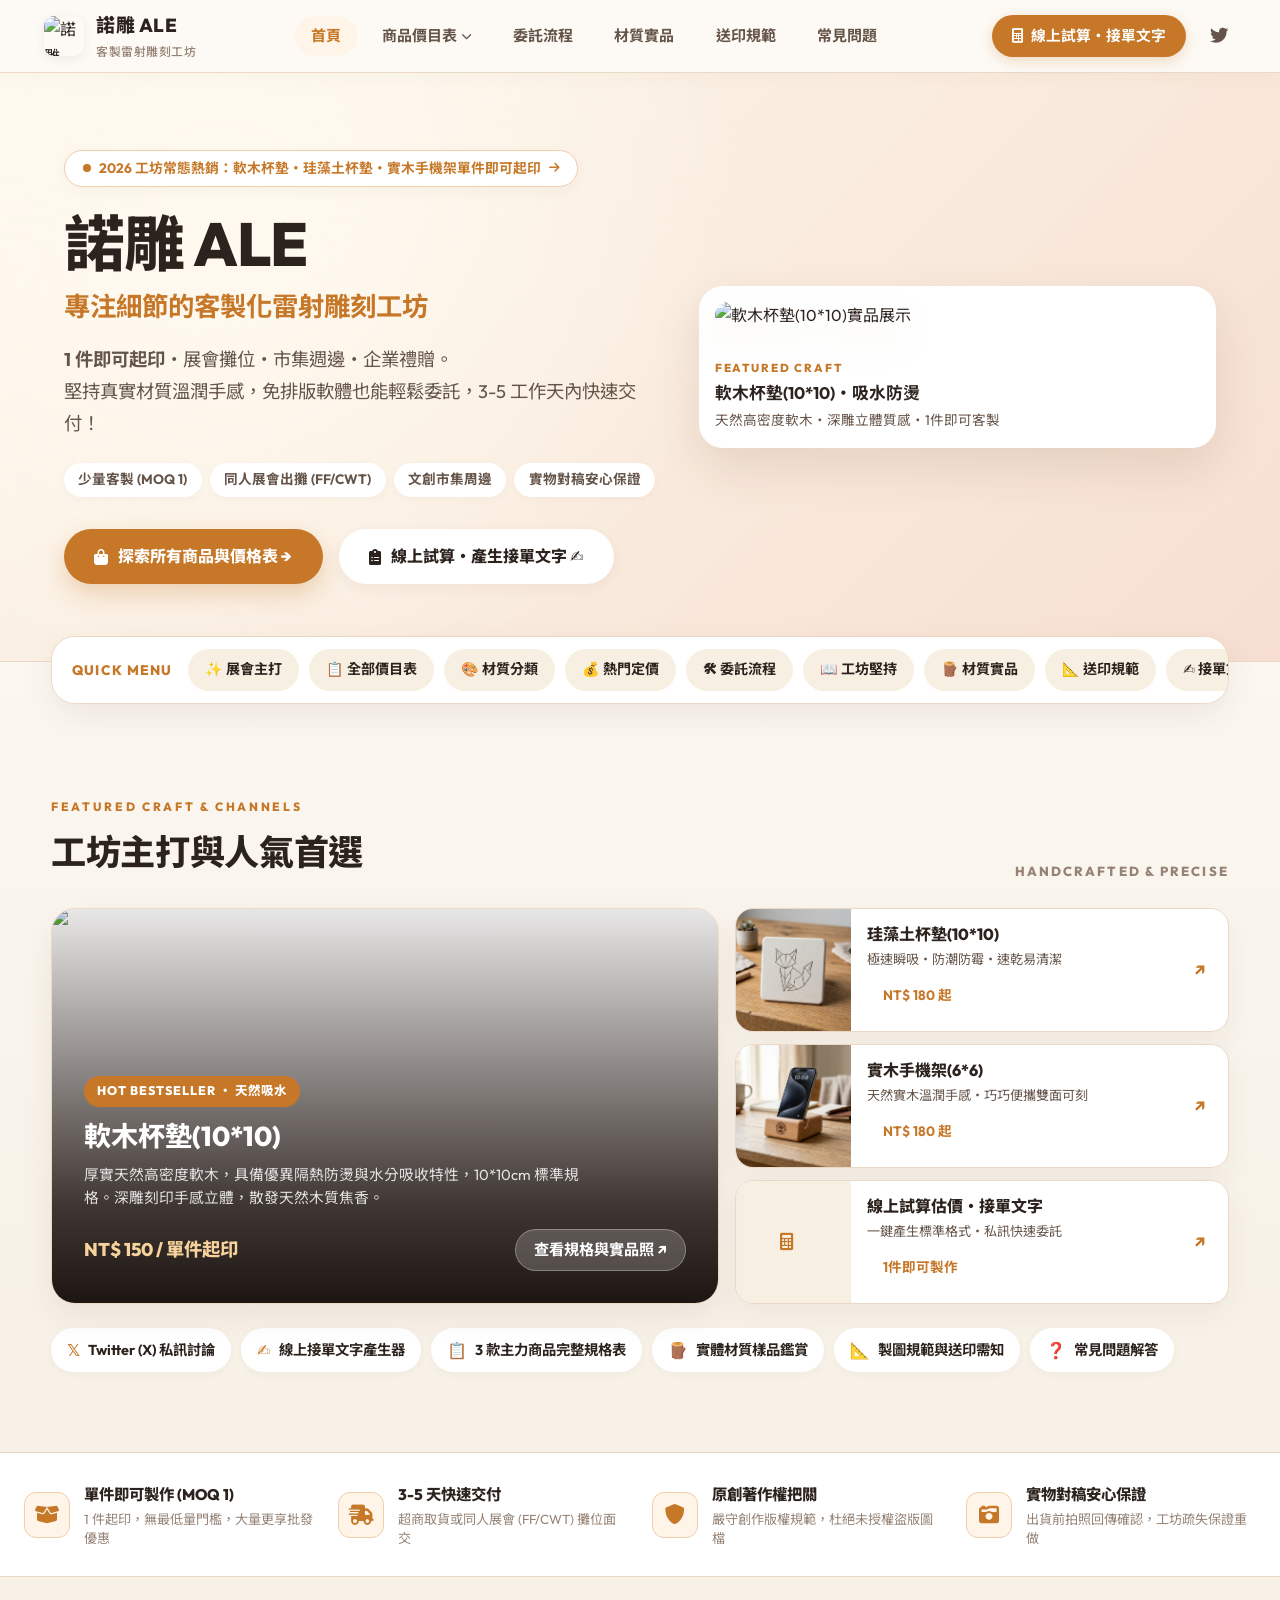
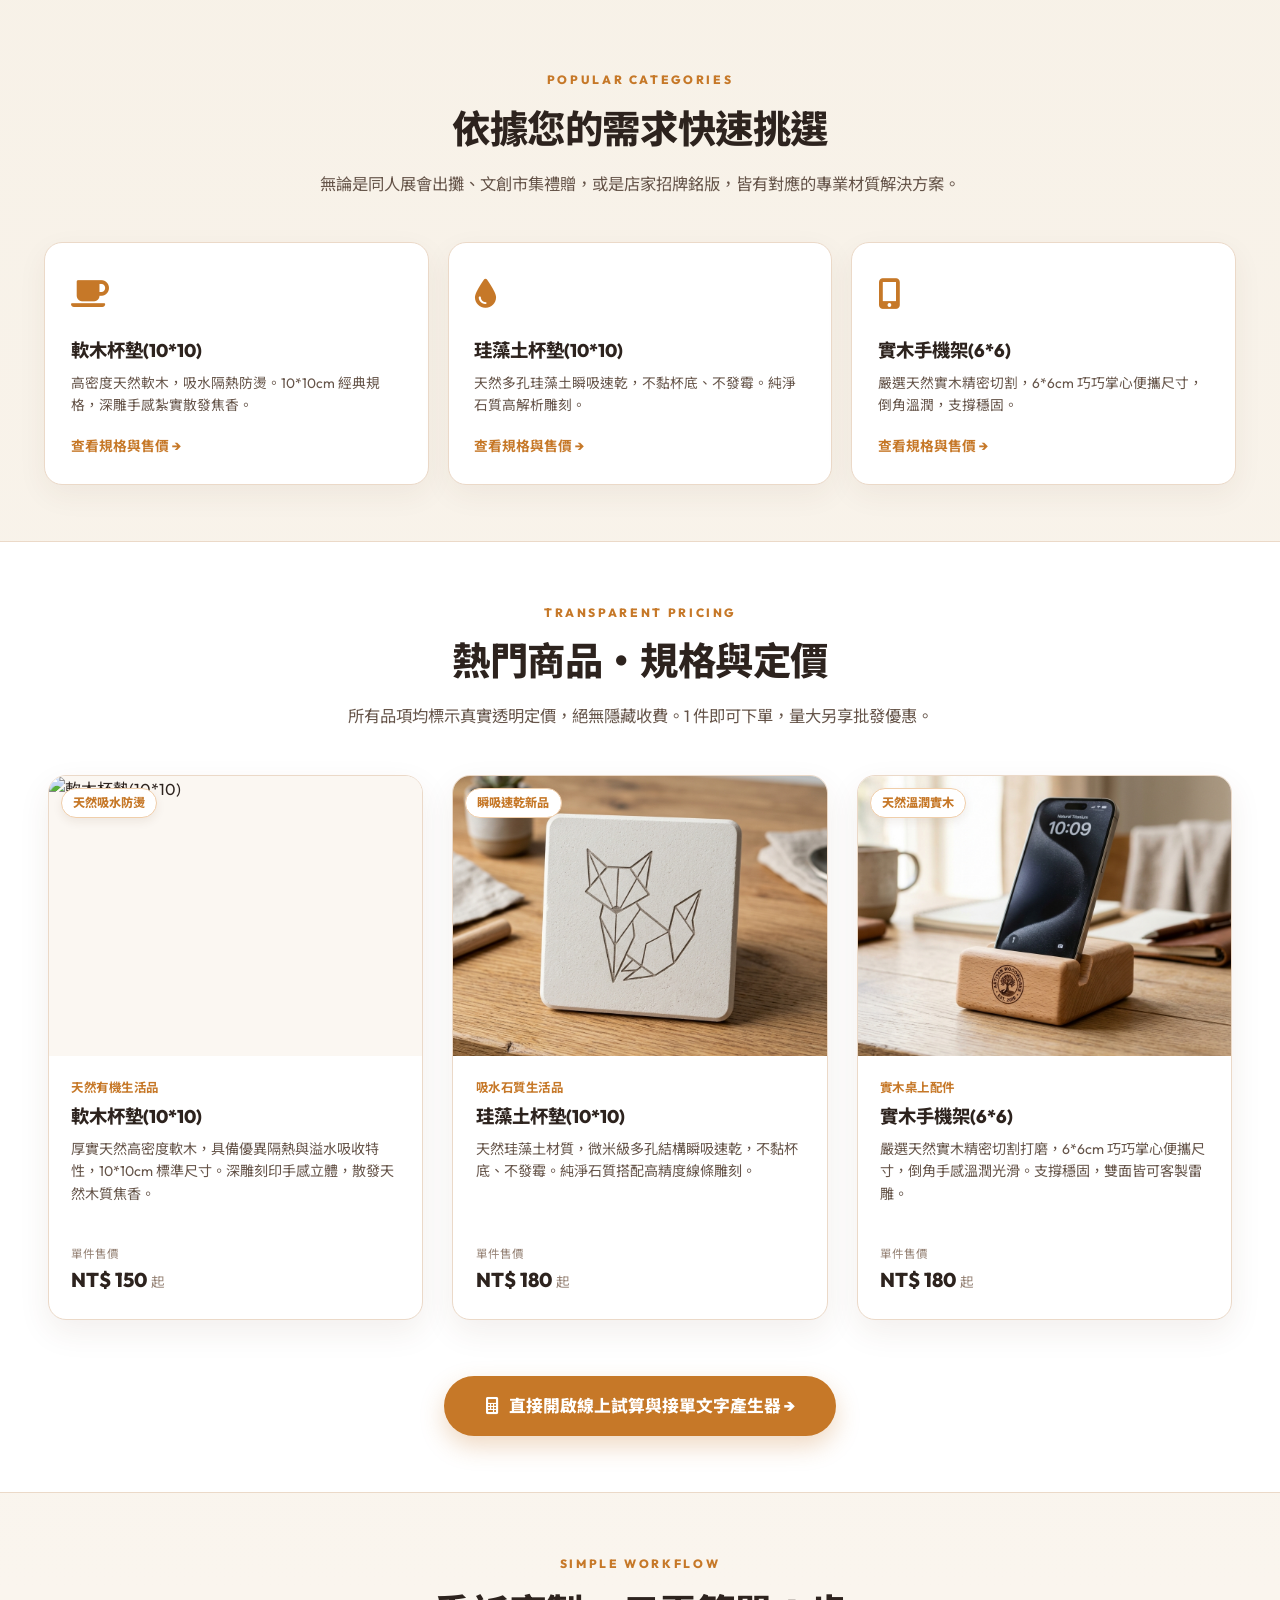
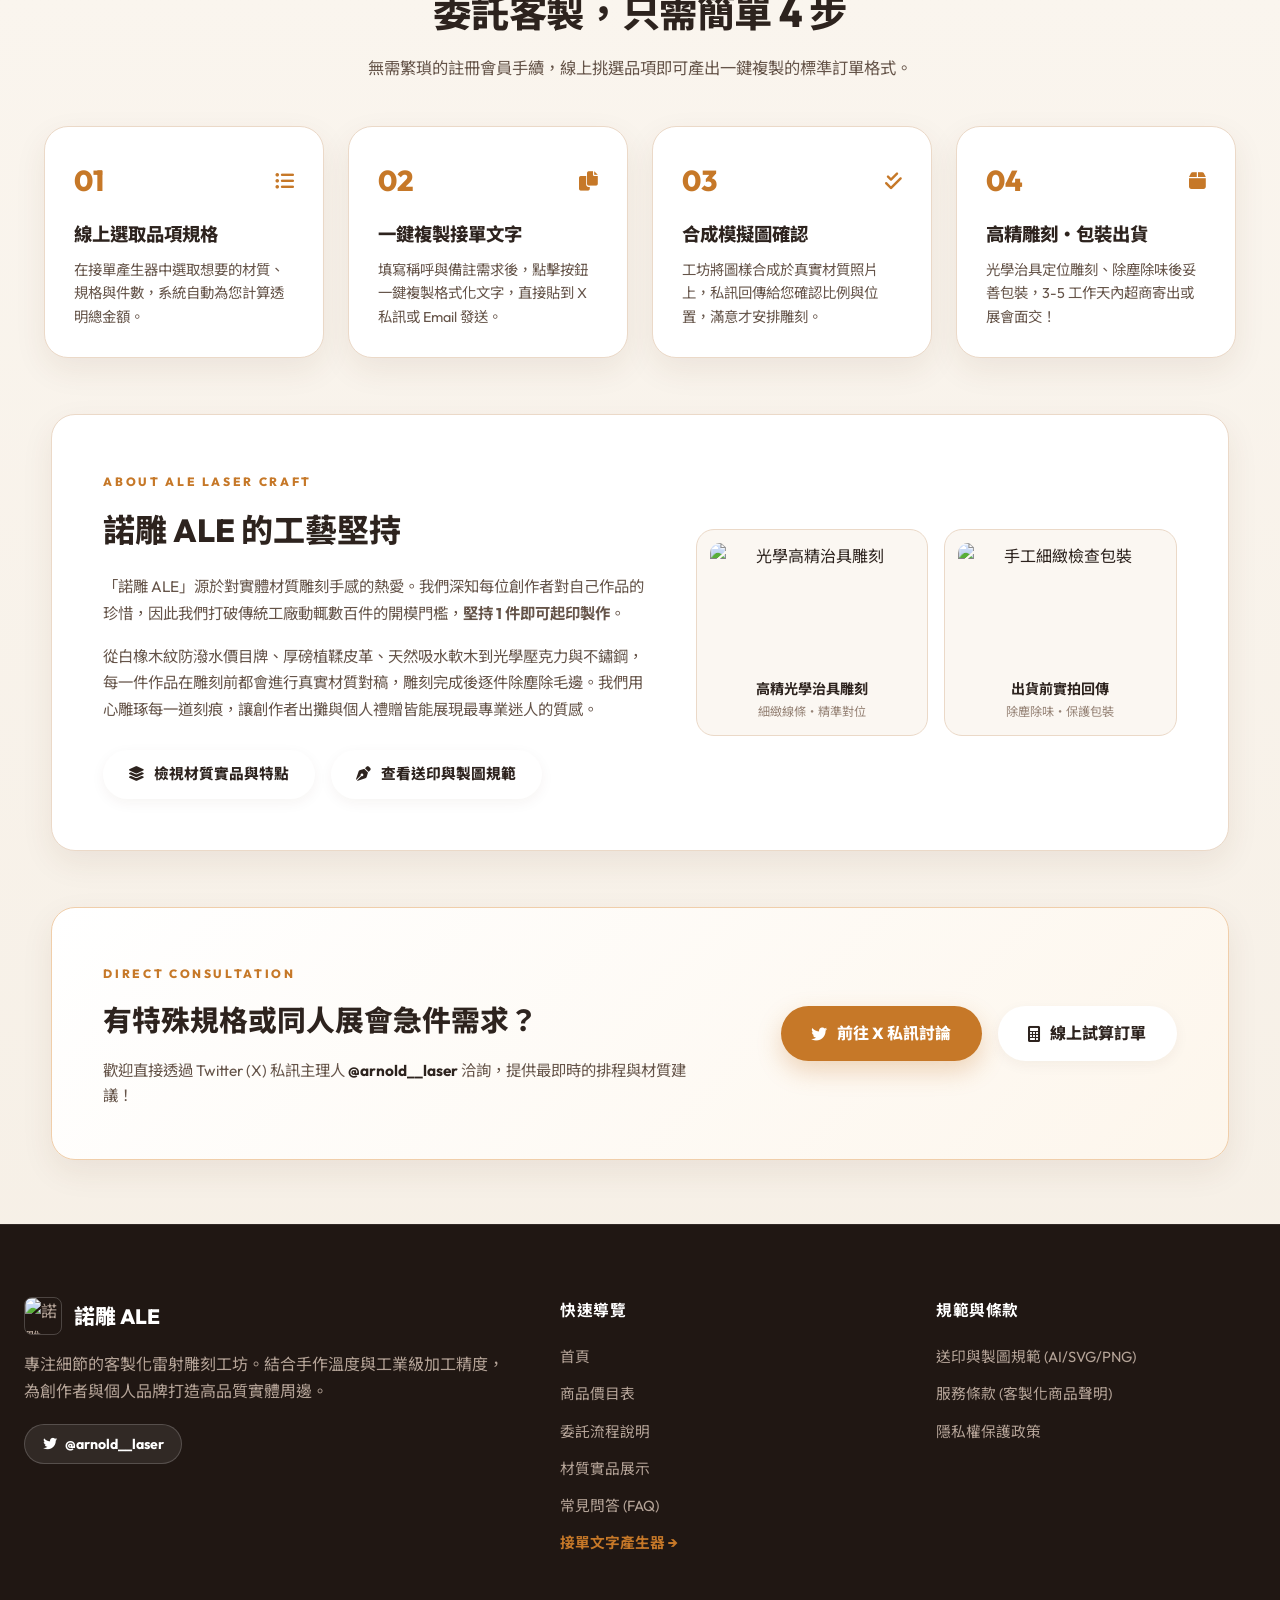
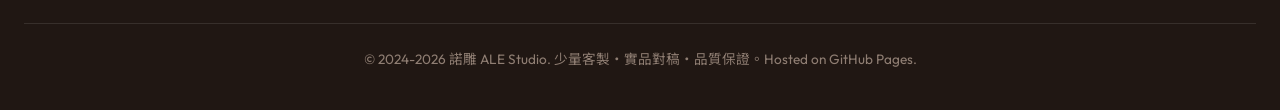
==== commit 509b4da5: "fix(nav): Remove overlapping hover bridge and allow instant click on adjacent nav items" ====
--- a/index.html
+++ b/index.html
@@ -618,7 +618,16 @@
             dd.addEventListener("mouseleave", () => {
                 timer = setTimeout(() => {
                     dd.classList.remove("open");
-                }, 220);
+                }, 120);
+            });
+        });
+
+        // 游標移入其他主導覽項目時立即收合下拉選單，確保點擊即時無阻礙
+        document.querySelectorAll(".main-nav > a.nav-link").forEach(link => {
+            link.addEventListener("mouseenter", () => {
+                document.querySelectorAll(".dropdown").forEach(dd => {
+                    dd.classList.remove("open");
+                });
             });
         });
 
--- a/static/css/style.css
+++ b/static/css/style.css
@@ -202,6 +202,8 @@
     display: inline-flex;
     align-items: center;
     gap: 5px;
+    position: relative;
+    z-index: 2;
 }
 
 .nav-link:hover,
@@ -215,12 +217,23 @@
     background: var(--accent-gold-light);
 }
 
-/* 下拉選單 (含無縫隱形橋接器與防閃爍緩衝) */
+/* 下拉選單 (含垂直安全橋接與防遮擋控制) */
 .dropdown {
     position: relative;
     display: inline-block;
 }
 
+/* 垂直懸停安全橋：僅限制在「商品價目表」寬度內向下橋接，嚴禁橫向擴展覆蓋「委託流程」 */
+.dropdown::after {
+    content: "";
+    position: absolute;
+    top: 100%;
+    left: 0;
+    width: 100%;
+    height: 8px;
+    background: transparent;
+}
+
 .dropdown .fa-chevron-down {
     transition: transform 0.25s ease;
 }
@@ -232,7 +245,7 @@
 
 .dropdown-content {
     position: absolute;
-    top: calc(100% + 2px);
+    top: calc(100% + 4px);
     left: 0;
     min-width: 250px;
     background: #ffffff;
@@ -244,22 +257,9 @@
     opacity: 0;
     visibility: hidden;
     transform: translateY(6px);
-    transition: opacity 0.22s ease, transform 0.22s ease, visibility 0.22s ease;
+    transition: opacity 0.2s ease, transform 0.2s ease, visibility 0.2s ease;
     pointer-events: none;
 }
-
-/* 隱形懸停橋接區 (Hover Bridge)：徹底解決游標移向選單時因微小間距導致選單閃退消失的問題 */
-.dropdown-content::before {
-    content: "";
-    position: absolute;
-    top: -24px;
-    left: -15px;
-    right: -15px;
-    height: 28px;
-    background: transparent;
-    z-index: -1;
-}
-
 .dropdown-content a {
     color: var(--text-secondary);
     padding: 0.65rem 1.25rem;
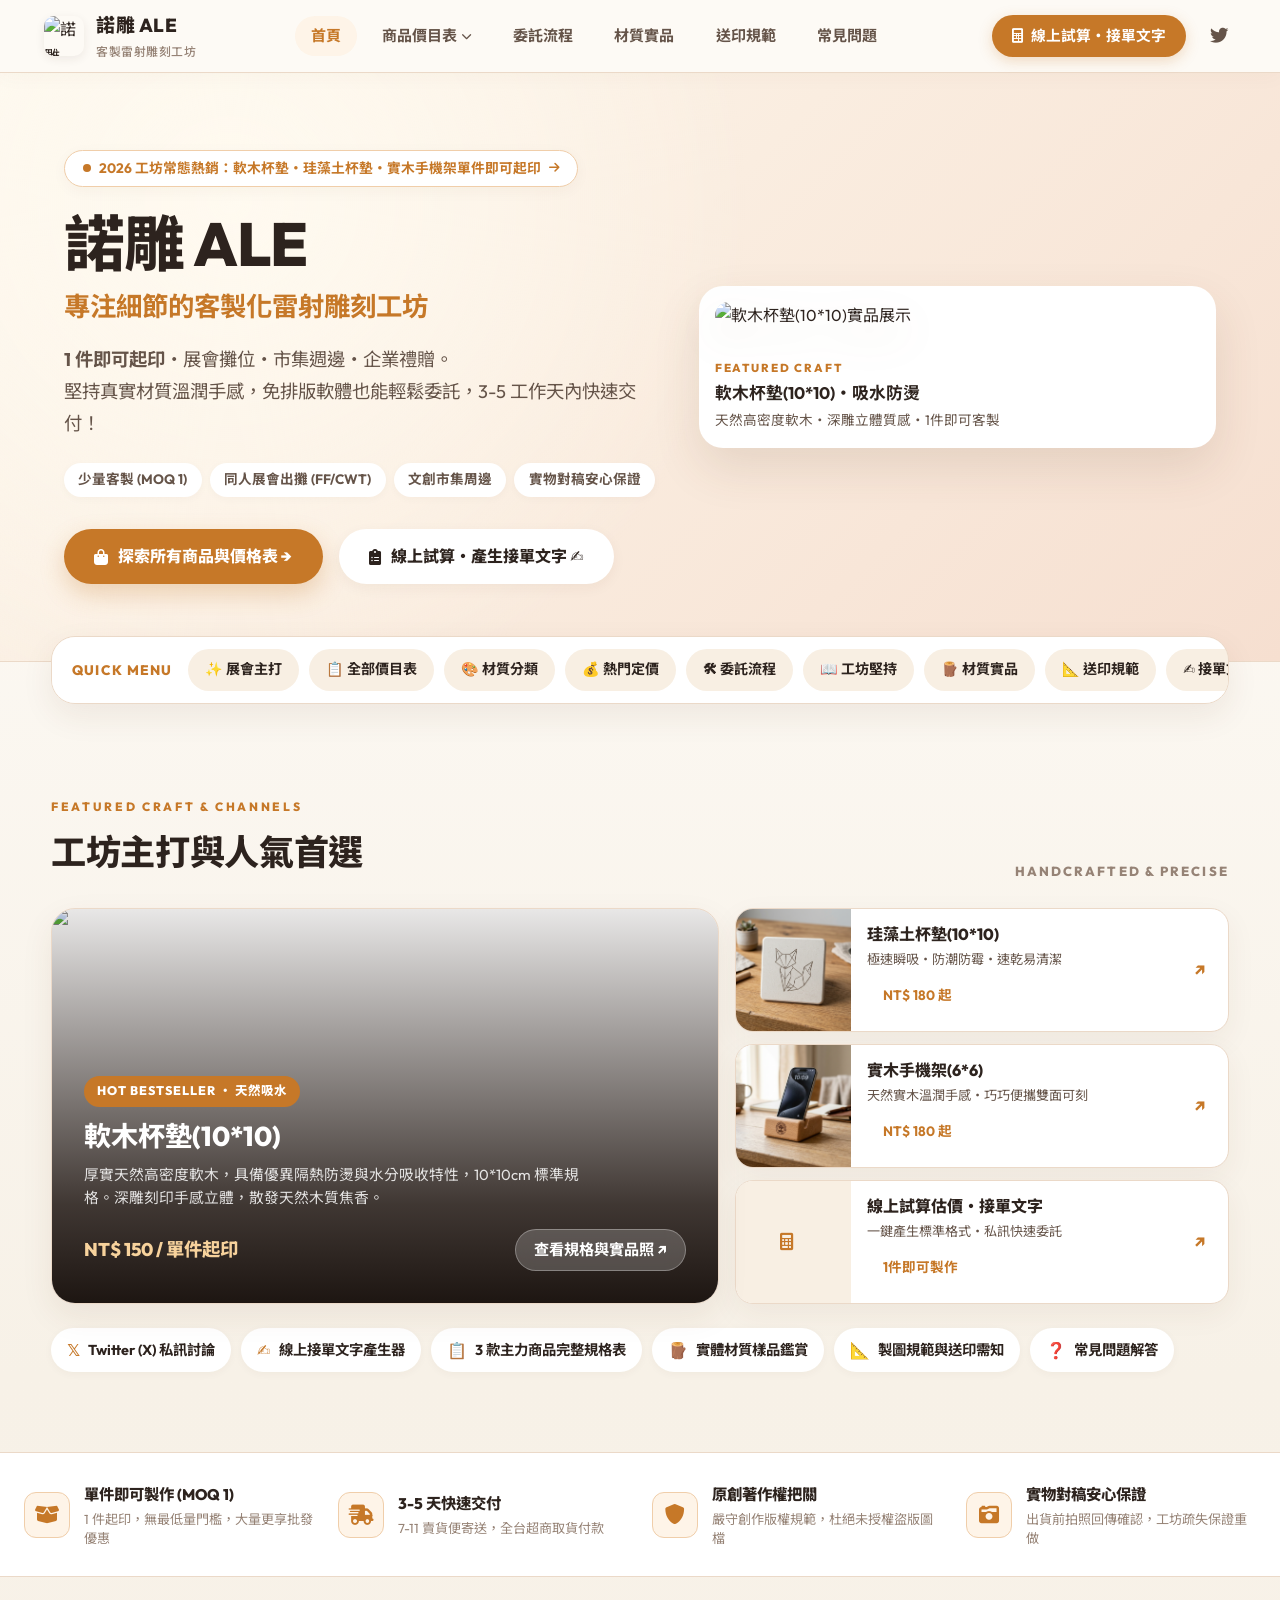
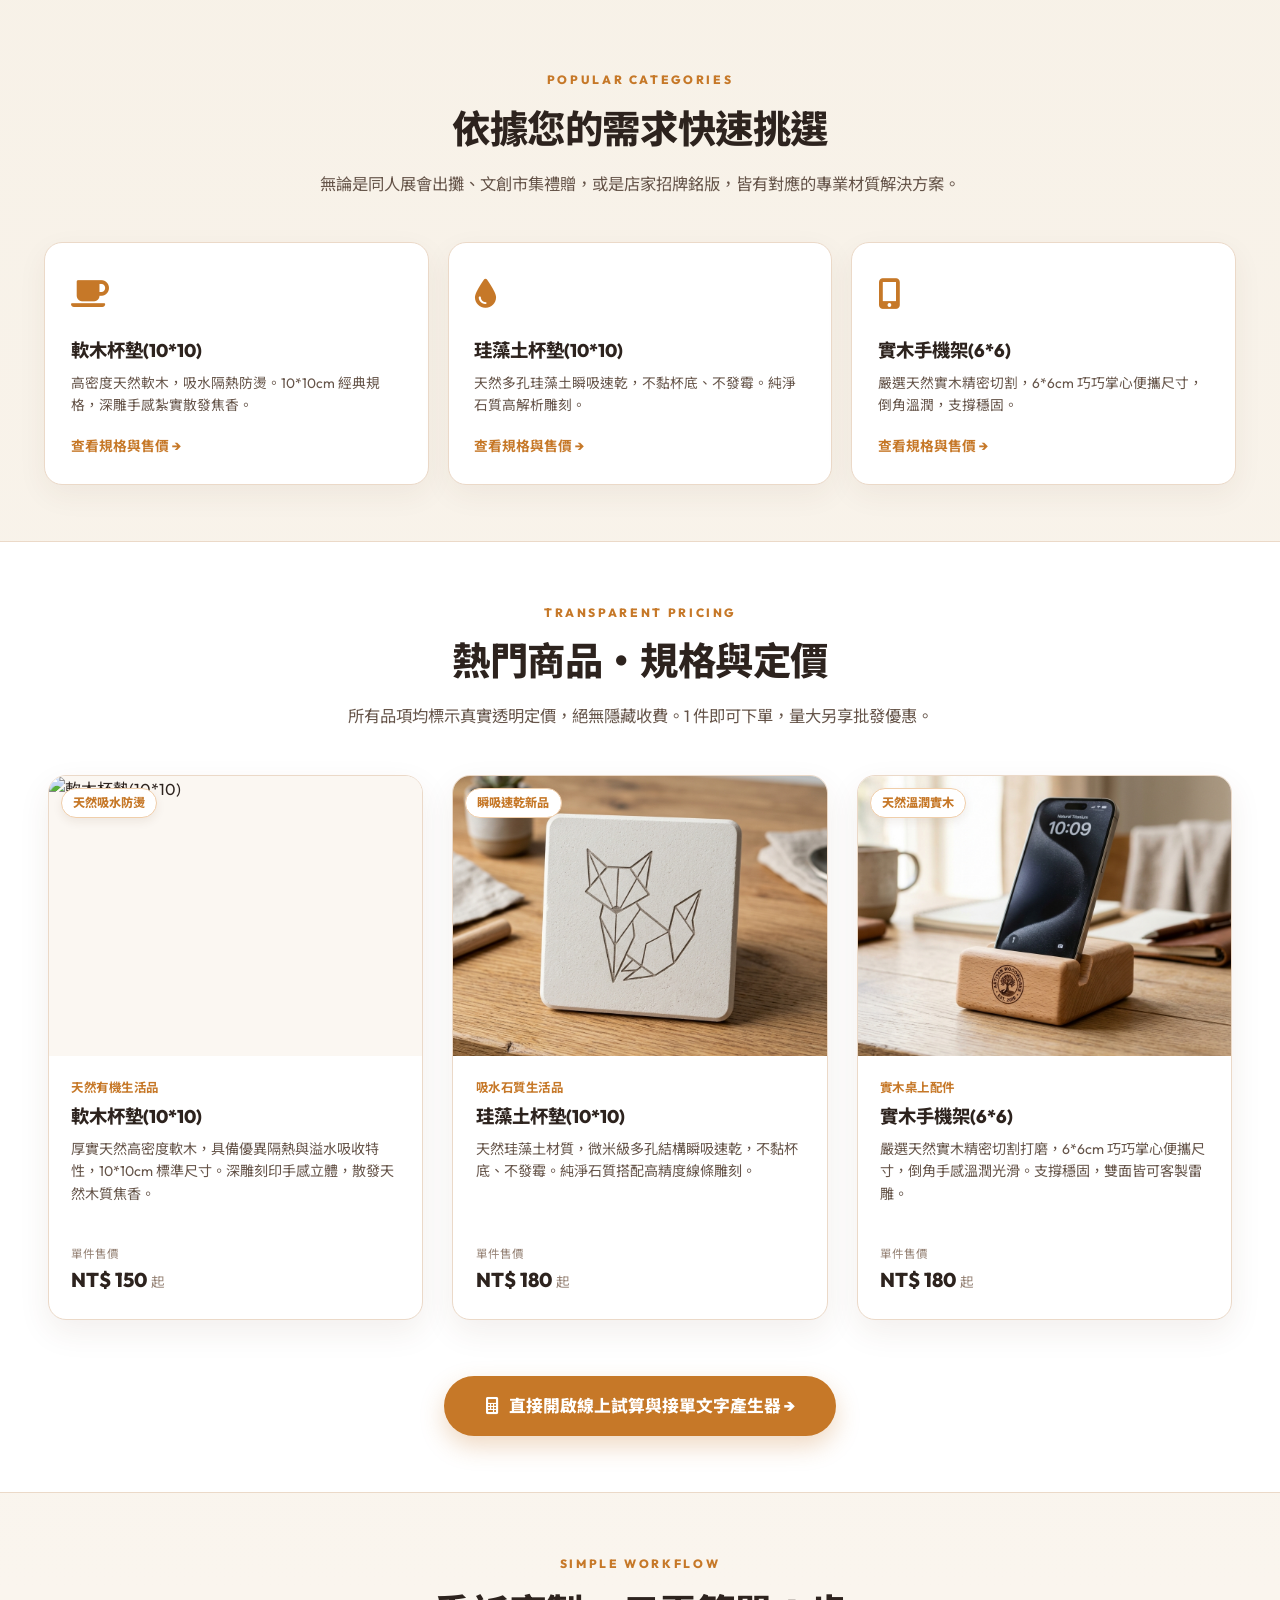
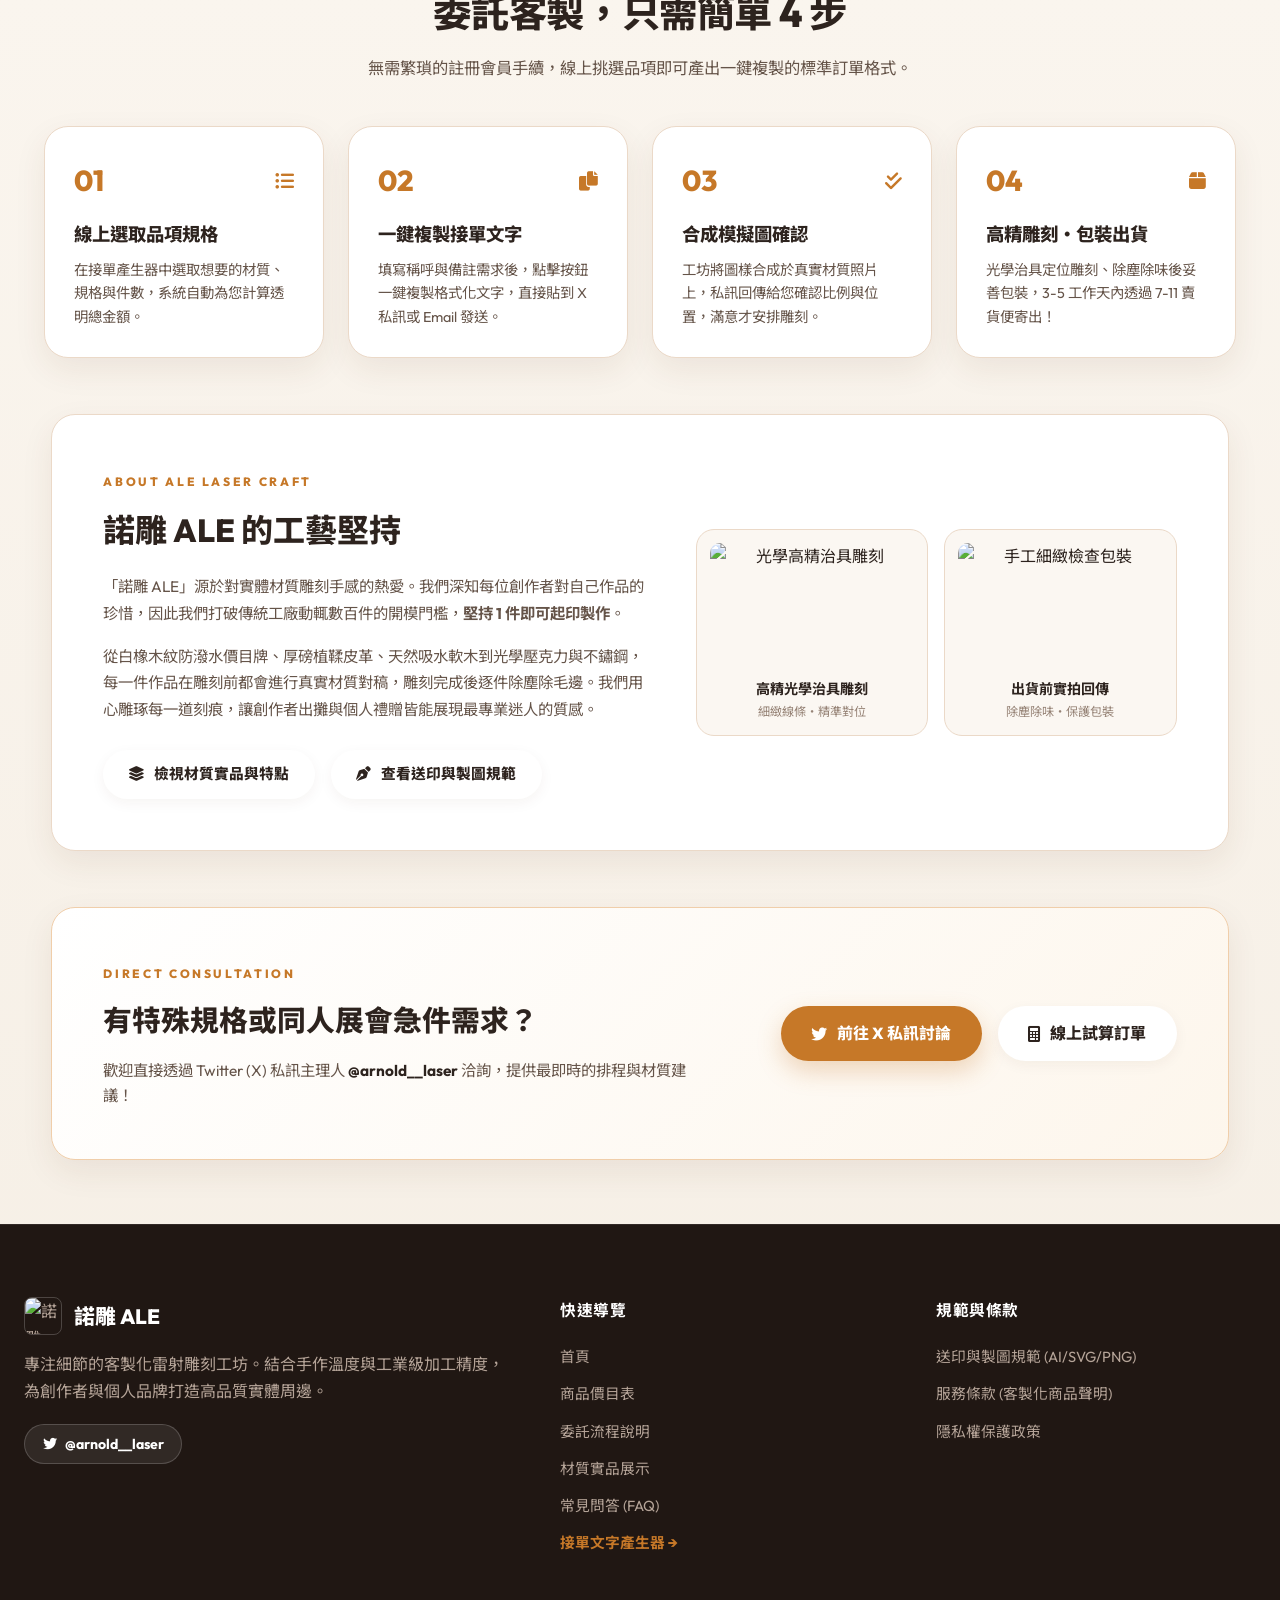
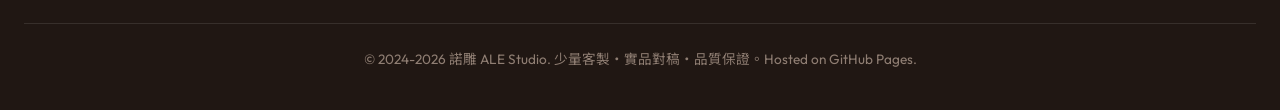
==== commit 6fd5cf32: "refactor(booking): Remove redundant contact input and enforce 7-11 賣貨便 as exclusive purchase channel" ====
--- a/index.html
+++ b/index.html
@@ -265,7 +265,7 @@
                     <div class="trust-icon"><i class="fas fa-shipping-fast"></i></div>
                     <div class="trust-text">
                         <h4>3-5 天快速交付</h4>
-                        <p>超商取貨或同人展會 (FF/CWT) 攤位面交</p>
+                        <p>7-11 賣貨便寄送，全台超商取貨付款</p>
                     </div>
                 </div>
 
@@ -463,7 +463,7 @@
                     </div>
                     <h3 style="font-size: 1.15rem; font-weight: 800; color: var(--text-primary); margin-bottom: 0.5rem;">高精雕刻・包裝出貨</h3>
                     <p style="font-size: 0.9rem; color: var(--text-secondary); line-height: 1.6;">
-                        光學治具定位雕刻、除塵除味後妥善包裝，3-5 工作天內超商寄出或展會面交！
+                        光學治具定位雕刻、除塵除味後妥善包裝，3-5 工作天內透過 7-11 賣貨便寄出！
                     </p>
                 </div>
             </div>
